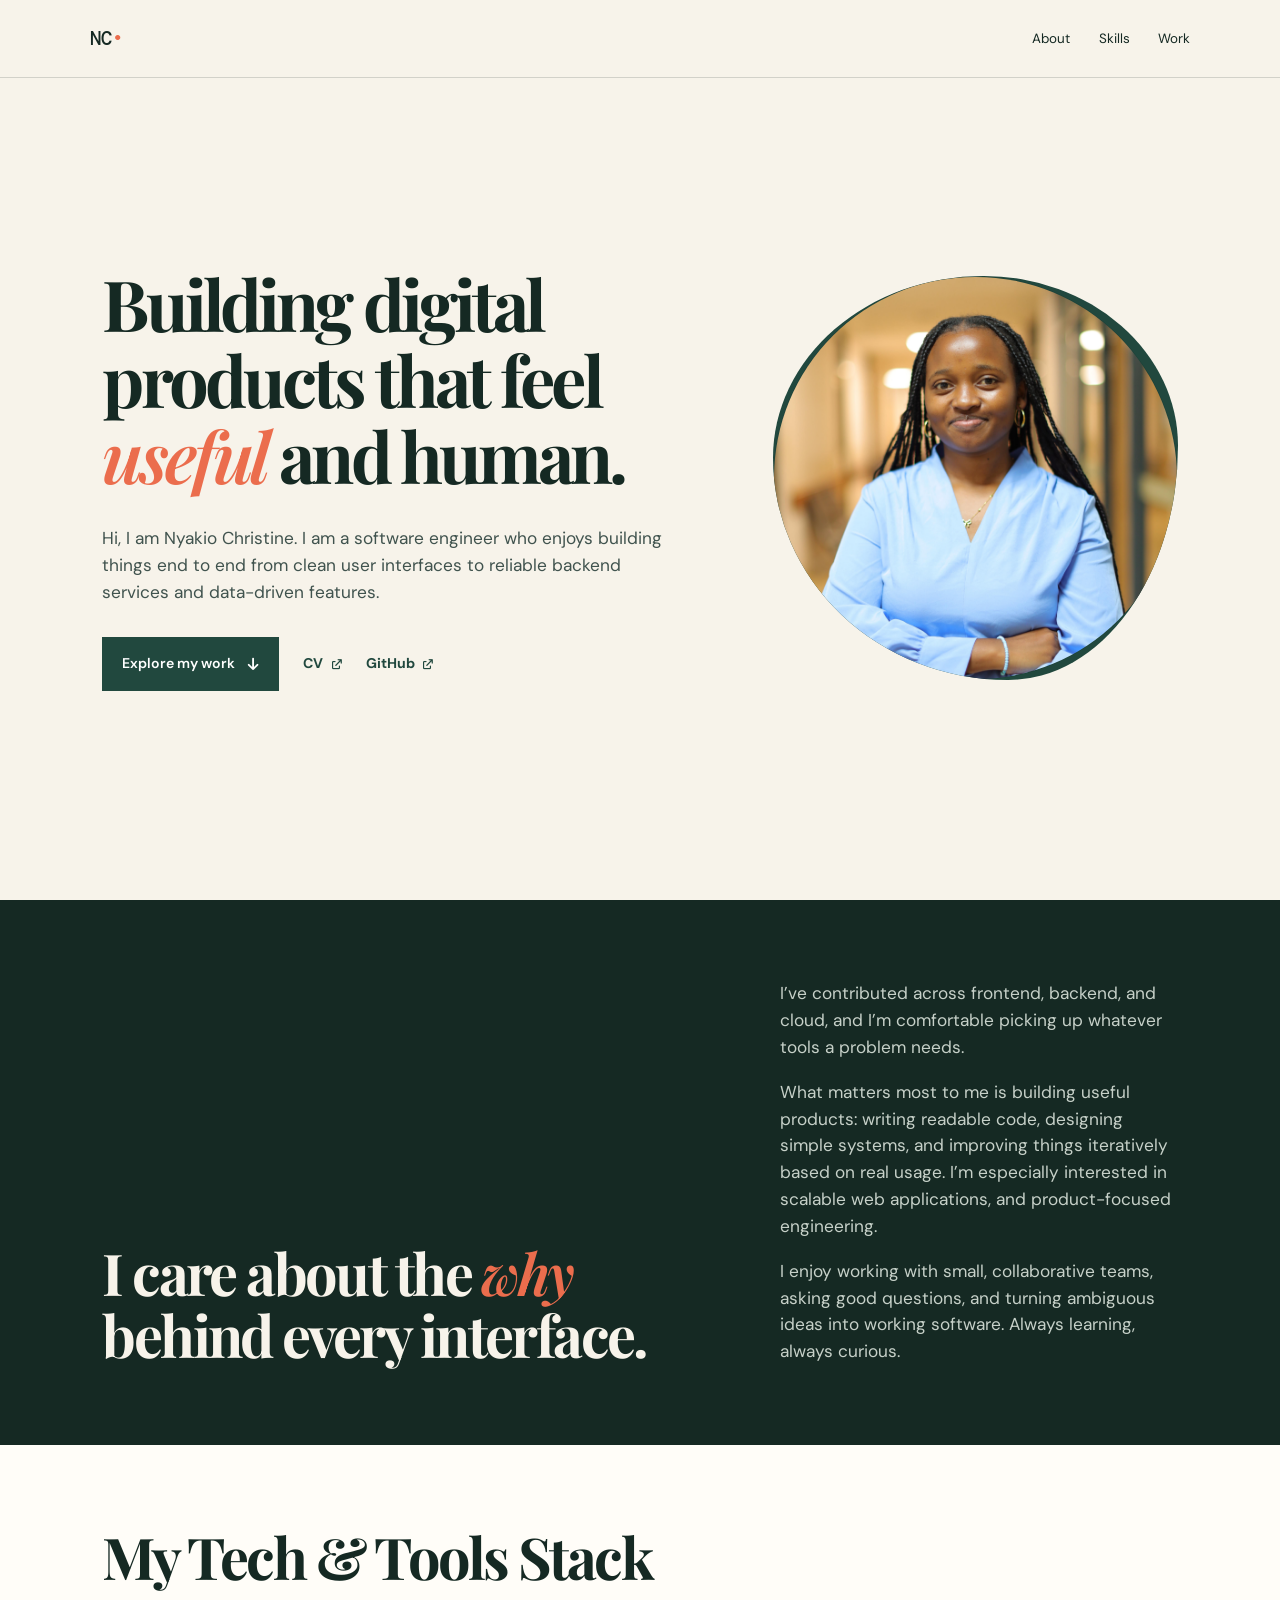
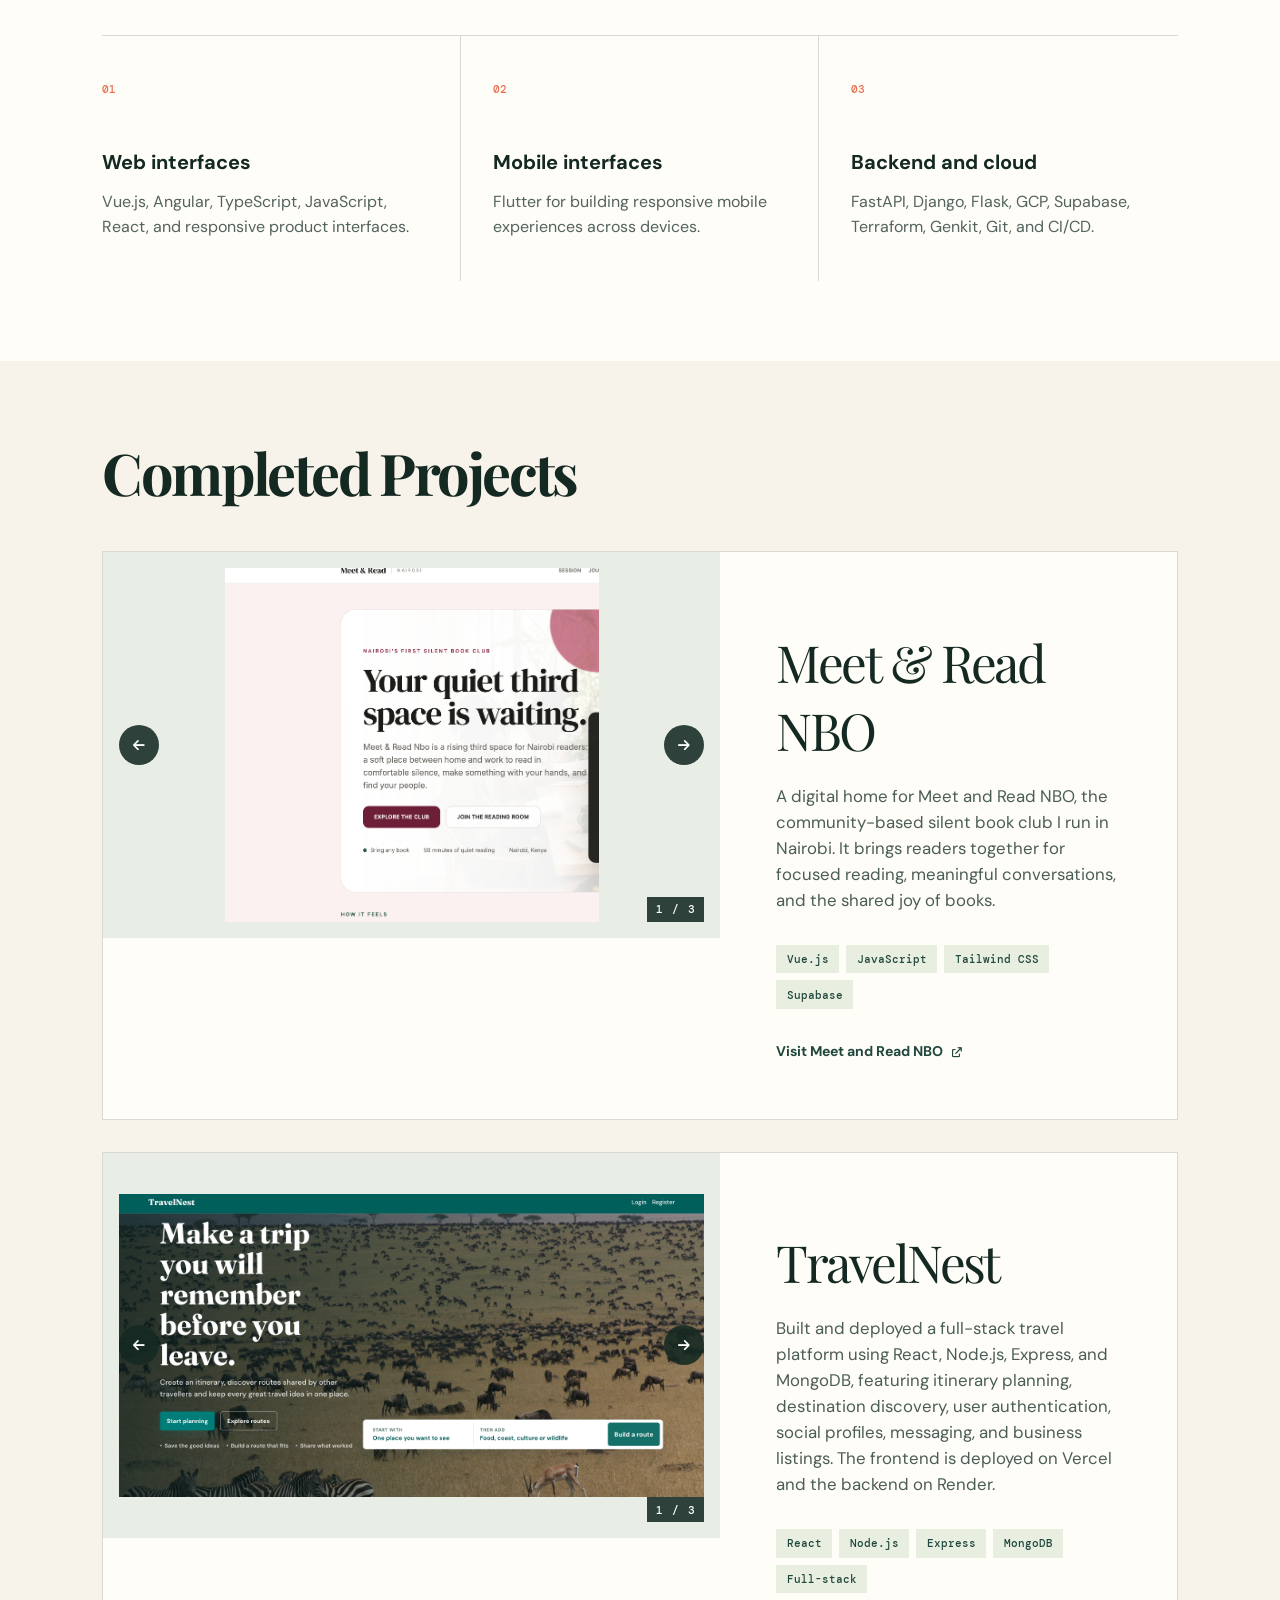
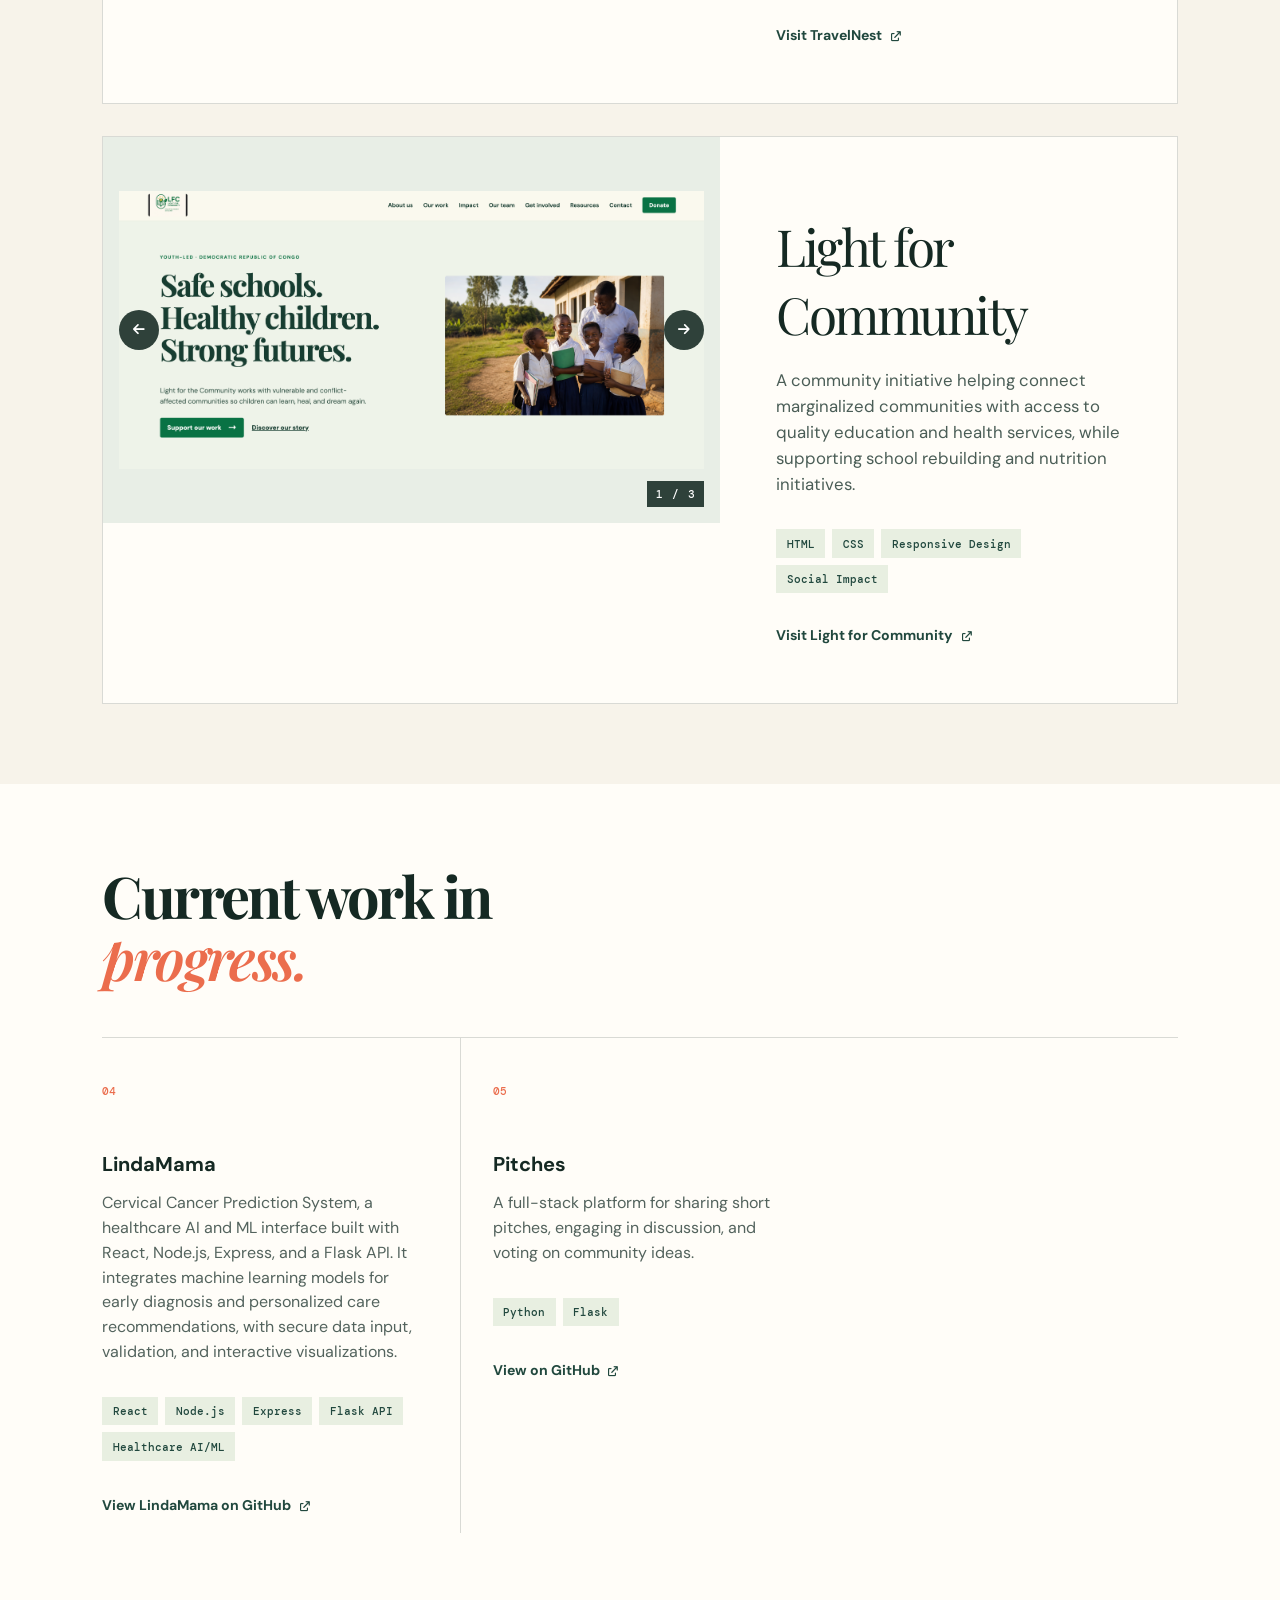
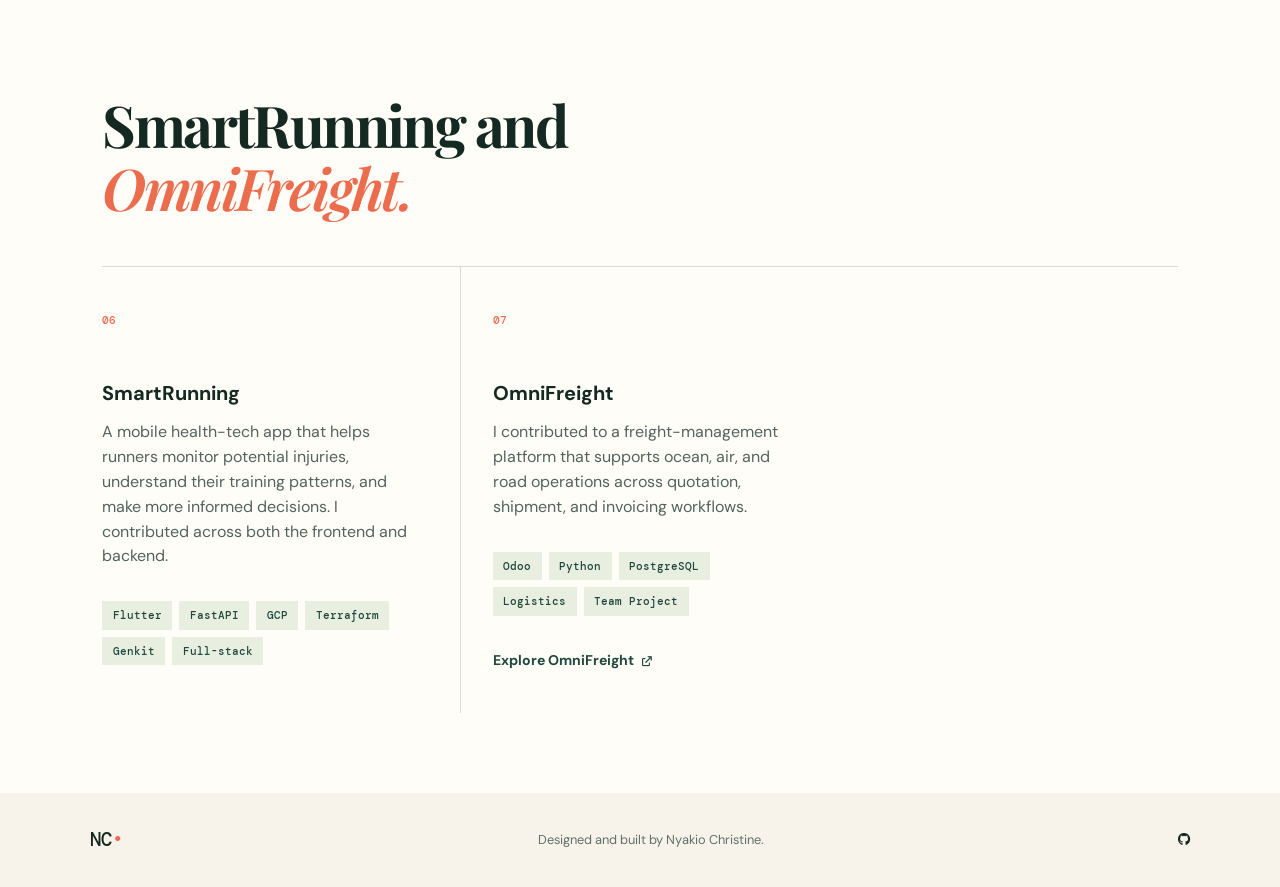
==== index.html @ 873b89ce "feat: correct spelling in skills section" ====
<!doctype html>
<html lang="en">
<head>
  <meta charset="utf-8">
  <meta name="viewport" content="width=device-width,initial-scale=1">
  <meta name="description" content="Nyakio Christine, software developer building thoughtful digital experiences.">
  <title>Nyakio Christine | Software Developer</title>
  <link rel="preconnect" href="https://fonts.googleapis.com">
  <link rel="preconnect" href="https://fonts.gstatic.com" crossorigin>
  <link href="https://fonts.googleapis.com/css2?family=DM+Mono:wght@400;500&family=DM+Sans:wght@400;500;600;700&family=Playfair+Display:ital,wght@0,600;0,700;1,600&display=swap" rel="stylesheet">
  <link rel="stylesheet" href="https://cdnjs.cloudflare.com/ajax/libs/font-awesome/6.0.0/css/all.min.css">
  <link rel="stylesheet" href="index.css">
</head>
<body>
  <nav class="navbar" aria-label="Main navigation"><a class="logo" href="#home">NC<span>•</span></a><button class="menu-btn" id="menuBtn" aria-label="Open menu" aria-expanded="false"><i class="fas fa-bars"></i></button><ul class="nav-links" id="navLinks"><li><a href="#about">About</a></li><li><a href="#skills">Skills</a></li><li><a href="#projects">Work</a></li></ul></nav>
  <main>
    <section id="home" class="hero"><div class="hero-copy"><h1>Building digital products that feel <em>useful</em> and human.</h1><p class="intro">Hi, I am Nyakio Christine. I am a software engineer who enjoys building things end to end from clean user interfaces to reliable backend services and data-driven features.</p><div class="hero-btns"><a href="#projects" class="btn">Explore my work <i class="fas fa-arrow-down"></i></a><a href="https://docs.google.com/document/d/111-xVTJIUVKXcgmBEW-9zycwpMn7T9j9t8wtbGedt9E/edit?usp=sharing" target="_blank" rel="noreferrer" class="text-link">CV <i class="fas fa-arrow-up-right-from-square"></i></a><a href="https://github.com/nyakiochristine" target="_blank" rel="noreferrer" class="text-link">GitHub <i class="fas fa-arrow-up-right-from-square"></i></a></div></div><div class="hero-mark"><img src="assets/profilepage.jpeg" alt="Portrait of Nyakio Christine"></div></section>
    <section id="about" class="about section-shell"><div class="about-grid"><h2>I care about the <em>why</em> behind every interface.</h2><div><p>I’ve contributed across frontend, backend, and cloud, and I’m comfortable picking up whatever tools a problem needs.</p><p>What matters most to me is building useful products: writing readable code, designing simple systems, and improving things iteratively based on real usage. I’m especially interested in scalable web applications, and product-focused engineering.</p><p>I enjoy working with small, collaborative teams, asking good questions, and turning ambiguous ideas into working software. Always learning, always curious.</p></div></div></section>
    <section id="skills" class="skills section-shell"><h2>My Tech & Tools Stack </h2><div class="skills-grid"><article class="skill-card"><span>01</span><h3>Web interfaces</h3><p>Vue.js, Angular, TypeScript, JavaScript, React, and responsive product interfaces.</p></article><article class="skill-card"><span>02</span><h3>Mobile interfaces</h3><p>Flutter for building responsive mobile experiences across devices.</p></article><article class="skill-card"><span>03</span><h3>Backend and cloud</h3><p>FastAPI, Django, Flask, GCP, Supabase, Terraform, Genkit, Git, and CI/CD.</p></article></div></section>
    <section id="projects" class="projects section-shell"><div class="work-top"><h2> Completed Projects</h2></div>
      <article class="feature-project"><div class="project-art slideshow" data-slides='["assets/bookclub2.png","assets/bookclub3.png", "assets/bookclub1.png",]' data-alt="Meet and Read NBO screenshot"><button class="slide-button previous" type="button" aria-label="Previous Meet and Read NBO screenshot"><i class="fas fa-arrow-left"></i></button><img src="assets/bookclub1.png" alt="Meet and Read NBO cover screenshot"><button class="slide-button next" type="button" aria-label="Next Meet and Read NBO screenshot"><i class="fas fa-arrow-right"></i></button><span class="slide-count">1 / 3</span></div><div class="project-copy"><h3>Meet &amp; Read NBO</h3><p>A digital home for Meet and Read NBO, the community-based silent book club I run in Nairobi. It brings readers together for focused reading, meaningful conversations, and the shared joy of books.</p><div class="tags"><span>Vue.js</span><span>JavaScript</span><span>Tailwind CSS</span><span>Supabase</span></div><a href="https://meetandreadnbo.vercel.app/" target="_blank" rel="noreferrer" class="text-link project-link">Visit Meet and Read NBO <i class="fas fa-arrow-up-right-from-square"></i></a></div></article>
      <div class="project-pair"><article class="feature-project"><div class="project-art slideshow" data-slides='["assets/lfc1.png","assets/lfc2.png","assets/lfc3.png"]' data-alt="Light for Community screenshot"><button class="slide-button previous" type="button" aria-label="Previous Light for Community screenshot"><i class="fas fa-arrow-left"></i></button><img src="assets/lfc1.png" alt="Light for Community cover screenshot"><button class="slide-button next" type="button" aria-label="Next Light for Community screenshot"><i class="fas fa-arrow-right"></i></button><span class="slide-count">1 / 3</span></div><div class="project-copy"><h3>Light for Community</h3><p>A community initiative helping connect marginalized communities with access to quality education and health services, while supporting school rebuilding and nutrition initiatives.</p><div class="tags"><span>HTML</span><span>CSS</span><span>Responsive Design</span><span>Social Impact</span></div><a href="https://lightforcommunity.netlify.app/" target="_blank" rel="noreferrer" class="text-link project-link">Visit Light for Community <i class="fas fa-arrow-up-right-from-square"></i></a></div></article><article class="feature-project"><div class="project-art slideshow" data-slides='["assets/landingpage.png","assets/landing2.png","assets/landing3.png"]' data-alt="TravelNest screenshot"><button class="slide-button previous" type="button" aria-label="Previous TravelNest screenshot"><i class="fas fa-arrow-left"></i></button><img src="assets/landingpage.png" alt="TravelNest cover screenshot"><button class="slide-button next" type="button" aria-label="Next TravelNest screenshot"><i class="fas fa-arrow-right"></i></button><span class="slide-count">1 / 3</span></div><div class="project-copy"><h3>TravelNest</h3><p>Built and deployed a full-stack travel platform using React, Node.js, Express, and MongoDB, featuring itinerary planning, destination discovery, user authentication, social profiles, messaging, and business listings. The frontend is deployed on Vercel and the backend on Render.</p><div class="tags"><span>React</span><span>Node.js</span><span>Express</span><span>MongoDB</span><span>Full-stack</span></div><a href="https://travelnestapp.vercel.app/" target="_blank" rel="noreferrer" class="text-link project-link">Visit TravelNest <i class="fas fa-arrow-up-right-from-square"></i></a></div></article></div>
    </section>
    <section class="skills section-shell more-projects"><h2>Current work in<br><em>progress.</em></h2><div class="skills-grid"><article class="skill-card"><span>04</span><h3>LindaMama</h3><p>Cervical Cancer Prediction System, a healthcare AI and ML interface built with React, Node.js, Express, and a Flask API. It integrates machine learning models for early diagnosis and personalized care recommendations, with secure data input, validation, and interactive visualizations.</p><div class="tags"><span>React</span><span>Node.js</span><span>Express</span><span>Flask API</span><span>Healthcare AI/ML</span></div><a href="https://github.com/nyakiochristine/lindadada" target="_blank" rel="noreferrer" class="text-link">View LindaMama on GitHub <i class="fas fa-arrow-up-right-from-square"></i></a></article><article class="skill-card"><span>05</span><h3>Pitches</h3><p>A full-stack platform for sharing short pitches, engaging in discussion, and voting on community ideas.</p><div class="tags"><span>Python</span><span>Flask</span></div><a href="https://github.com/nyakiochristine/pitches" target="_blank" rel="noreferrer" class="text-link">View on GitHub <i class="fas fa-arrow-up-right-from-square"></i></a></article></div></section>
    <section class="skills section-shell more-projects"><h2>SmartRunning and<br><em>OmniFreight.</em></h2><div class="skills-grid company-pair"><article class="skill-card"><span>06</span><h3>SmartRunning</h3><p>A mobile health-tech app that helps runners monitor potential injuries, understand their training patterns, and make more informed decisions. I contributed across both the frontend and backend.</p><div class="tags"><span>Flutter</span><span>FastAPI</span><span>GCP</span><span>Terraform</span><span>Genkit</span><span>Full-stack</span></div></article><article class="skill-card"><span>07</span><h3>OmniFreight</h3><p>I contributed to a freight-management platform that supports ocean, air, and road operations across quotation, shipment, and invoicing workflows.</p><div class="tags"><span>Odoo</span><span>Python</span><span>PostgreSQL</span><span>Logistics</span><span>Team Project</span></div><a href="https://omnifreight.io/" target="_blank" rel="noreferrer" class="text-link">Explore OmniFreight <i class="fas fa-arrow-up-right-from-square"></i></a></article></div></section>
  </main>
  <footer><a class="logo" href="#home">NC<span>•</span></a><p>Designed and built by Nyakio Christine.</p><div><a href="https://github.com/nyakiochristine" target="_blank" rel="noreferrer" aria-label="GitHub"><i class="fab fa-github"></i></a></div></footer>
  <script src="index.js"></script>
</body>
</html>
---- index.css ----
.hero-mark > img{width:100%;height:100%;object-fit:cover;display:block;border-radius:50%;border:1px solid var(--line)}
.project-pair{display:grid;grid-template-columns:1fr;gap:2rem;margin-top:2rem}
.project-pair .feature-project{margin-top:0;display:grid}
.project-pair .feature-project:first-child{order:2}
.project-pair .feature-project:last-child{order:1}
.project-pair .project-art{min-height:360px}
.image-gallery{display:grid;grid-template-columns:repeat(3,minmax(0,1fr));gap:.35rem;padding:.75rem;background:#eef3ed}
.image-gallery img{width:100%;height:100%;min-width:0;object-fit:contain;display:block;background:#fff}
.slideshow{padding:0;background:#e8eee6;position:relative;display:flex;align-items:center;justify-content:center;aspect-ratio:16/10;min-height:0;height:auto}
.slideshow>img{width:100%;height:100%;object-fit:cover;padding:0;display:block}
.slide-button{position:absolute;top:50%;transform:translateY(-50%);width:2.5rem;height:2.5rem;border:0;border-radius:50%;background:rgba(21,41,35,.88);color:#fff;cursor:pointer;z-index:2}
.slide-button:hover{background:var(--coral)}
.slide-button.previous{left:1rem}.slide-button.next{right:1rem}
.slide-count{position:absolute;right:1rem;bottom:1rem;background:rgba(21,41,35,.88);color:#fff;padding:.35rem .55rem;font:500 .7rem var(--mono);z-index:2}
@media(max-width:950px){.project-pair{grid-template-columns:1fr}}
:root{--ink:#152923;--pine:#21483e;--moss:#9eb584;--cream:#f7f3ea;--paper:#fffdf8;--coral:#eb6d4d;--line:rgba(21,41,35,.16);--mono:'DM Mono',monospace}*{box-sizing:border-box;margin:0}html{scroll-behavior:smooth}body{background:var(--cream);color:var(--ink);font-family:'DM Sans',sans-serif;line-height:1.55}.navbar{height:78px;padding:0 7vw;display:flex;align-items:center;justify-content:space-between;border-bottom:1px solid var(--line);background:rgba(247,243,234,.94);backdrop-filter:blur(12px);position:fixed;inset:0 0 auto;z-index:10}.logo{font-family:var(--mono);font-size:1.2rem;font-weight:500;color:var(--ink);text-decoration:none}.logo span{color:var(--coral)}.nav-links{display:flex;gap:1.8rem;list-style:none}.nav-links a{color:var(--ink);font-size:.84rem;text-decoration:none}.nav-links a:hover,.text-link:hover{color:var(--coral)}.menu-btn{display:none;background:none;border:0;font-size:1.1rem;color:var(--ink)}.hero{min-height:100vh;padding:10rem 10vw 5rem;display:grid;grid-template-columns:1.2fr .8fr;gap:4rem;align-items:center;overflow:hidden}.eyebrow,.section-kicker,.project-number{font:500 .7rem var(--mono);letter-spacing:.09em}.eyebrow{display:flex;gap:.7rem;align-items:center;color:var(--pine);margin-bottom:1.5rem}.eyebrow span{width:22px;height:1px;background:var(--coral)}h1,h2,h3{line-height:1.08}h1,h2{font-family:'Playfair Display',serif}h1{max-width:760px;font-size:clamp(3.2rem,7vw,6.5rem);letter-spacing:-.055em}em{font-weight:600;color:var(--coral)}.intro{font-size:1.08rem;max-width:580px;margin:2rem 0;color:#40534e}.hero-btns{display:flex;align-items:center;gap:1.5rem;flex-wrap:wrap}.btn{display:inline-flex;gap:.8rem;align-items:center;background:var(--pine);color:white;padding:1rem 1.25rem;text-decoration:none;font-weight:600;font-size:.88rem;transition:.25s}.btn:hover{background:var(--coral);transform:translateY(-2px)}.text-link{color:var(--pine);font-weight:700;font-size:.88rem;text-decoration:none}.text-link i{font-size:.7em;margin-left:.35rem}.hero-mark{aspect-ratio:1;position:relative;max-width:410px;width:100%;justify-self:end;background:var(--pine);border-radius:52% 48% 42% 58% / 45% 42% 58% 55%;overflow:hidden;color:var(--cream)}.hero-mark p{position:absolute;top:35px;right:38px;font:1.3rem var(--mono);line-height:1.1;z-index:1}.hero-mark p span{font-size:.55rem;letter-spacing:.16em}.orb{position:absolute;border-radius:50%}.orb-one{width:71%;height:71%;background:var(--moss);left:-16%;bottom:-20%}.orb-two{width:36%;height:36%;background:var(--coral);right:10%;bottom:15%}.section-shell{padding:8rem 10vw}.about{background:var(--ink);color:var(--cream)}.section-kicker{color:var(--coral);margin-bottom:2rem}.about-grid{display:grid;grid-template-columns:1.2fr .8fr;gap:5rem;align-items:end}.about h2,.skills h2,.work-top h2,.writing h2,.contact h2{font-size:clamp(2.3rem,4.5vw,4.5rem);letter-spacing:-.045em}.about-grid p{font-size:1.08rem;color:#c6d0c8}.skills{background:var(--paper)}.skills>h2{max-width:720px;margin-bottom:3rem}.skills-grid{display:grid;grid-template-columns:repeat(3,1fr);border-top:1px solid var(--line)}.skill-card{padding:2.5rem 2rem 1rem;border-right:1px solid var(--line);min-height:245px}.skill-card:first-child{padding-left:0}.skill-card:last-child{border:0}.skill-card span{font:500 .7rem var(--mono);color:var(--coral)}.skill-card h3{font-size:1.25rem;margin:3.2rem 0 1rem}.skill-card p,.work-top>p,.writing-card p,.contact>div>p{color:#53635d}.work-top{display:flex;justify-content:space-between;align-items:end;margin-bottom:3rem}.work-top>p{max-width:270px;font-size:.9rem}.feature-project{display:grid;grid-template-columns:1.15fr .85fr;background:var(--paper);border:1px solid var(--line)}.project-art{min-height:460px;background:#d8e4c4;position:relative;overflow:hidden;padding:1.5rem;font:500 .64rem var(--mono);letter-spacing:.1em}.art-title{position:absolute;left:10%;bottom:8%;font:clamp(3rem,6vw,5.6rem)/.78 'Playfair Display',serif;letter-spacing:-.08em;color:var(--pine);z-index:2}.book{position:absolute;bottom:0;box-shadow:8px 1px 0 rgba(21,41,35,.14)}.book-a{left:38%;width:19%;height:60%;background:var(--coral);transform:rotate(-11deg)}.book-b{left:59%;width:18%;height:72%;background:#f7d377;transform:rotate(8deg)}.art-sun{width:115px;height:115px;background:var(--paper);border-radius:50%;position:absolute;right:11%;top:14%}.project-copy{padding:3.5rem;display:flex;flex-direction:column;align-items:flex-start;justify-content:center}.project-copy h3{font:clamp(2.2rem,4vw,3.8rem) 'Playfair Display',serif;letter-spacing:-.05em;margin:1.2rem 0}.project-copy>p:not(.project-number):not(.status){font-size:1.05rem;color:#4a5d56}.tags{display:flex;gap:.45rem;flex-wrap:wrap;margin:2rem 0}.tags span{padding:.45rem .65rem;background:#e8efe1;color:var(--pine);font:500 .68rem var(--mono)}.status{padding-top:1.3rem;border-top:1px solid var(--line);font-size:.8rem;color:#62736c}.status i{color:var(--coral);margin-right:.35rem}.writing{background:#edf0e6;display:grid;grid-template-columns:1.15fr .85fr;gap:4rem;align-items:center}.writing-card{background:var(--paper);padding:2.5rem;border-bottom:4px solid var(--coral)}.writing-card>i{color:var(--coral);font-size:1.3rem}.writing-card h3{font-size:1.45rem;margin:2.5rem 0 .8rem}.writing-card .text-link{display:block;margin-top:1.8rem}.contact{padding:8rem 10vw;background:var(--pine);text-align:center;color:var(--cream)}.contact>div{max-width:700px;margin:auto}.contact h2{margin-bottom:1.5rem}.contact>div>p{color:#d9e3d4;margin:auto auto 2rem;max-width:530px}.contact .btn{background:var(--coral)}.contact .btn:hover{background:var(--paper);color:var(--pine)}.copy-email{display:block;margin:2rem auto 0;background:none;border:0;color:#d9e3d4;font:500 .75rem var(--mono);cursor:pointer}.copy-email i{margin-left:.4rem}#copyMessage{display:block;height:1.2rem;margin-top:.5rem;color:#f7d377;font-size:.8rem}footer{padding:2rem 7vw;display:flex;justify-content:space-between;align-items:center;color:#607069;font-size:.8rem}footer div{display:flex;gap:1rem}footer a{color:var(--ink)}
@media(max-width:750px){.navbar{padding:0 6vw}.menu-btn{display:block}.nav-links{display:none;position:absolute;top:77px;left:0;right:0;background:var(--paper);padding:1.5rem 6vw;flex-direction:column;gap:1rem;border-bottom:1px solid var(--line)}.nav-links.active{display:flex}.hero{grid-template-columns:1fr;padding:8rem 7vw 4rem;gap:3rem}.hero-mark{justify-self:start;width:260px}.section-shell,.contact{padding:5.5rem 7vw}.about-grid,.writing,.feature-project{grid-template-columns:1fr;gap:2rem}.work-top{display:block}.work-top>p{margin-top:1.2rem}.skills-grid{grid-template-columns:1fr}.skill-card,.skill-card:first-child{padding:1.8rem 0;border-right:0;border-bottom:1px solid var(--line);min-height:0}.skill-card:last-child{border-bottom:0}.skill-card h3{margin:1.3rem 0 .7rem}.project-art{min-height:360px}.project-copy{padding:2.2rem}.writing-card{padding:2rem}footer{padding:1.5rem 7vw;gap:1rem;flex-wrap:wrap}}
.project-art.slideshow{min-height:0;height:auto;aspect-ratio:16 / 10;align-self:start;padding:0}
.project-art.slideshow > img{height:100%;object-fit:contain;padding:1rem;background:#e8eee6}
.about-grid div p + p{margin-top:1.15rem}
.hero{padding:8rem 8vw 3.5rem}
.hero h1{font-size:clamp(2.8rem,5.5vw,5.5rem)}
.section-shell{padding:5rem 8vw}
.hero{padding:6.5rem 8vw 3rem}
@media(max-width:750px){.section-shell{padding:4rem 7vw}.hero{padding:6rem 7vw 2.5rem}.hero h1{font-size:clamp(2.8rem,12vw,4rem)}}
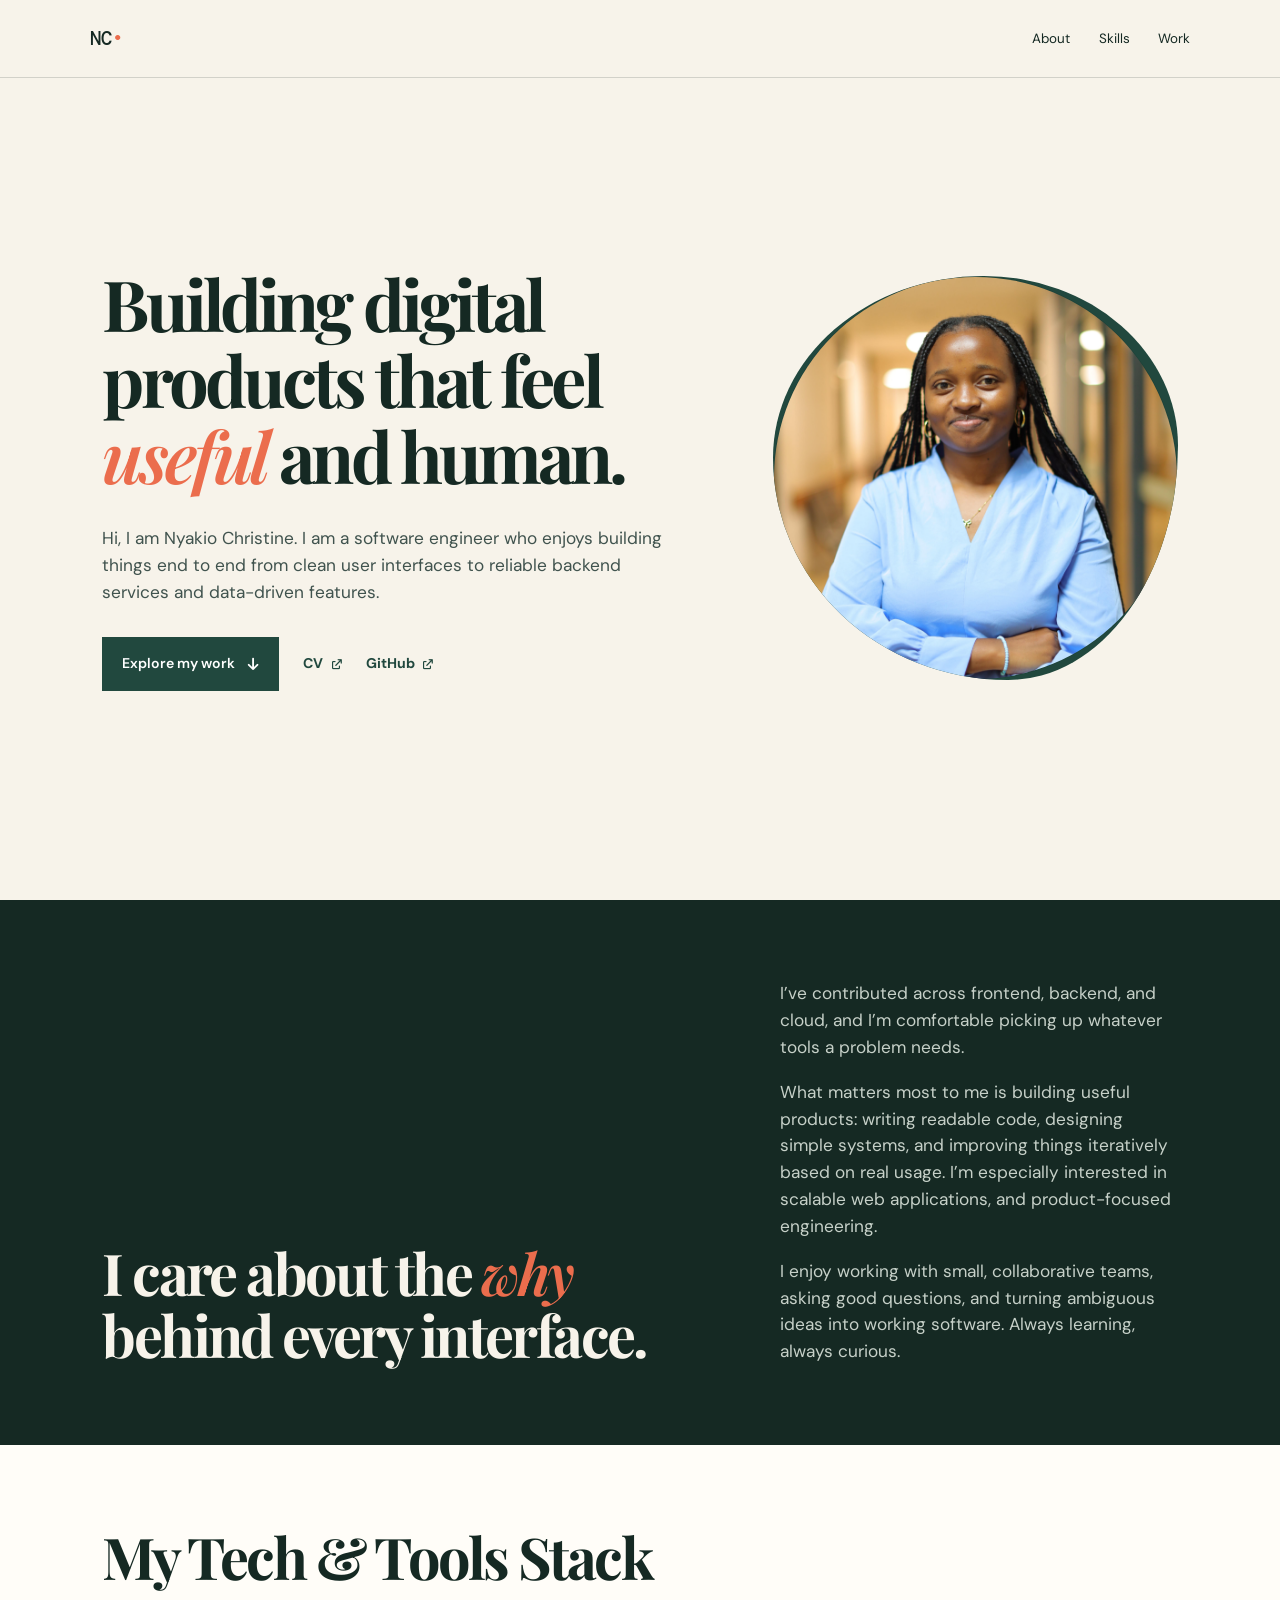
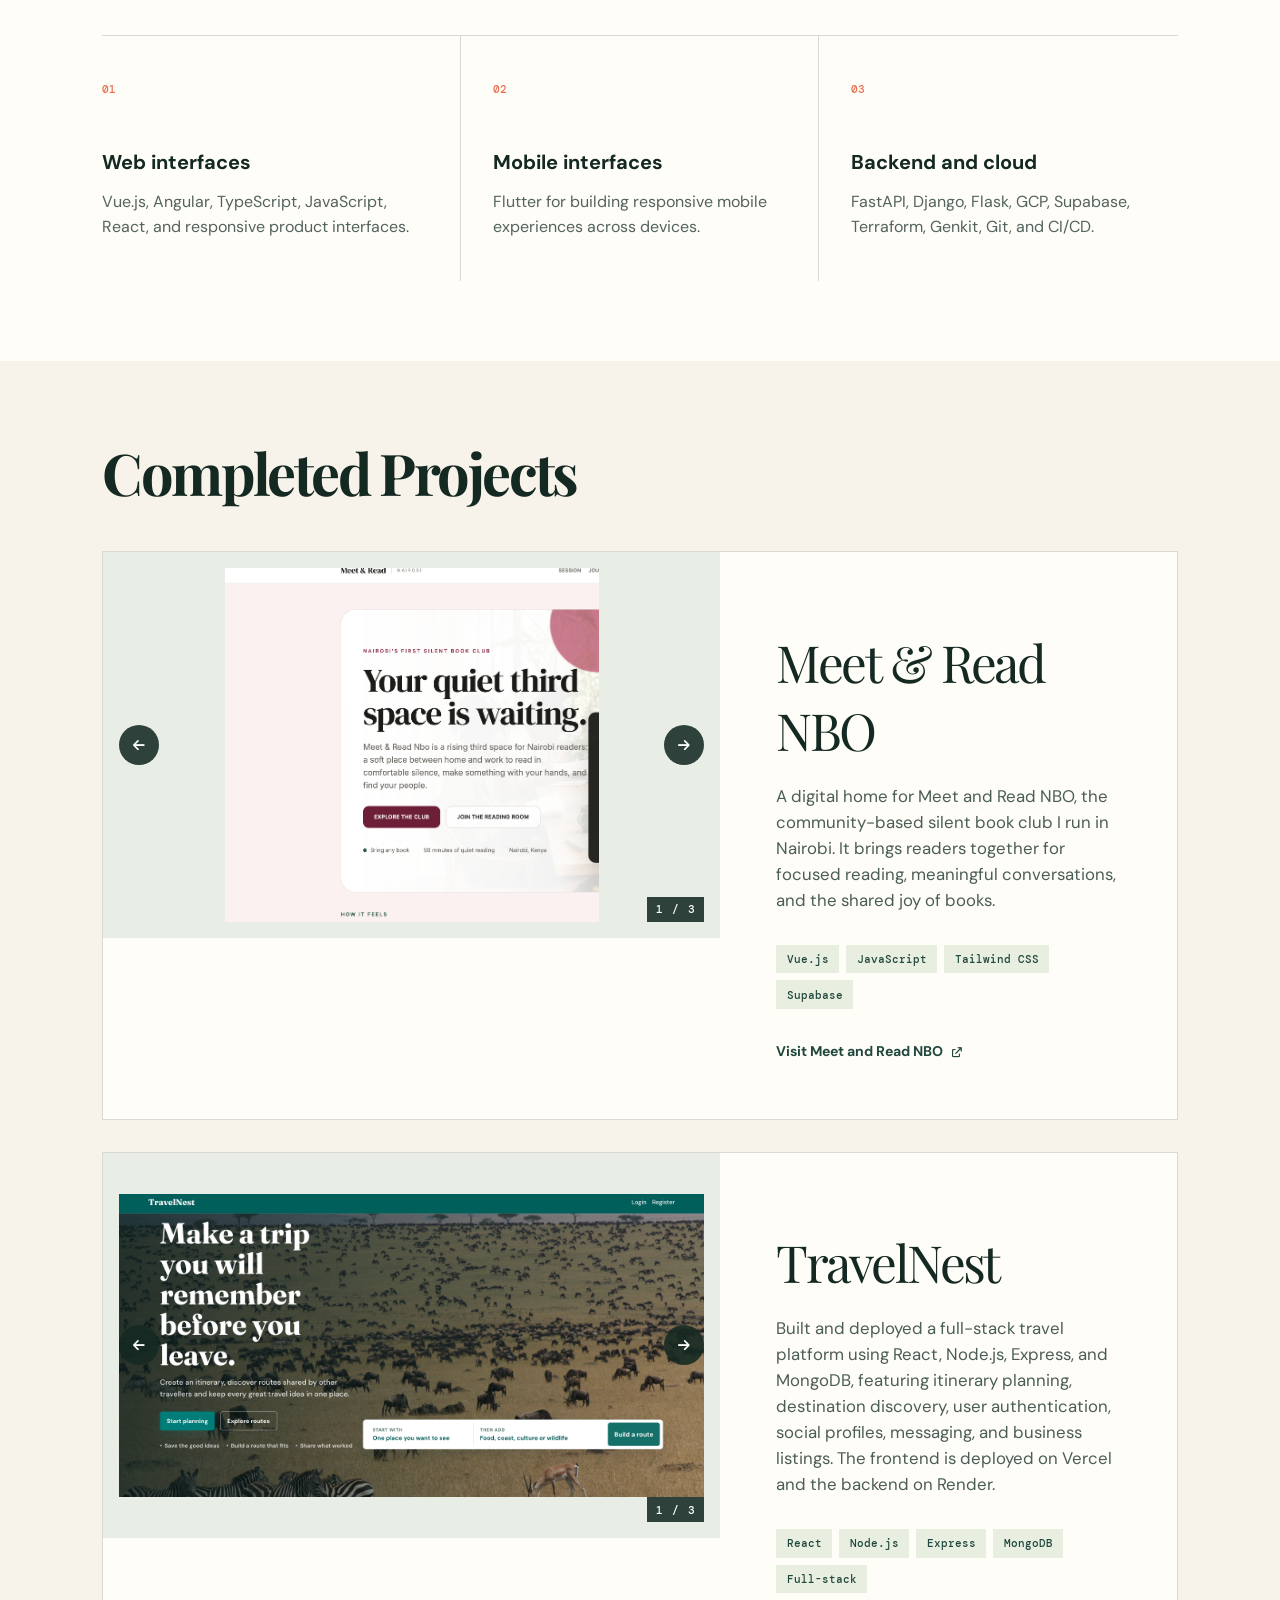
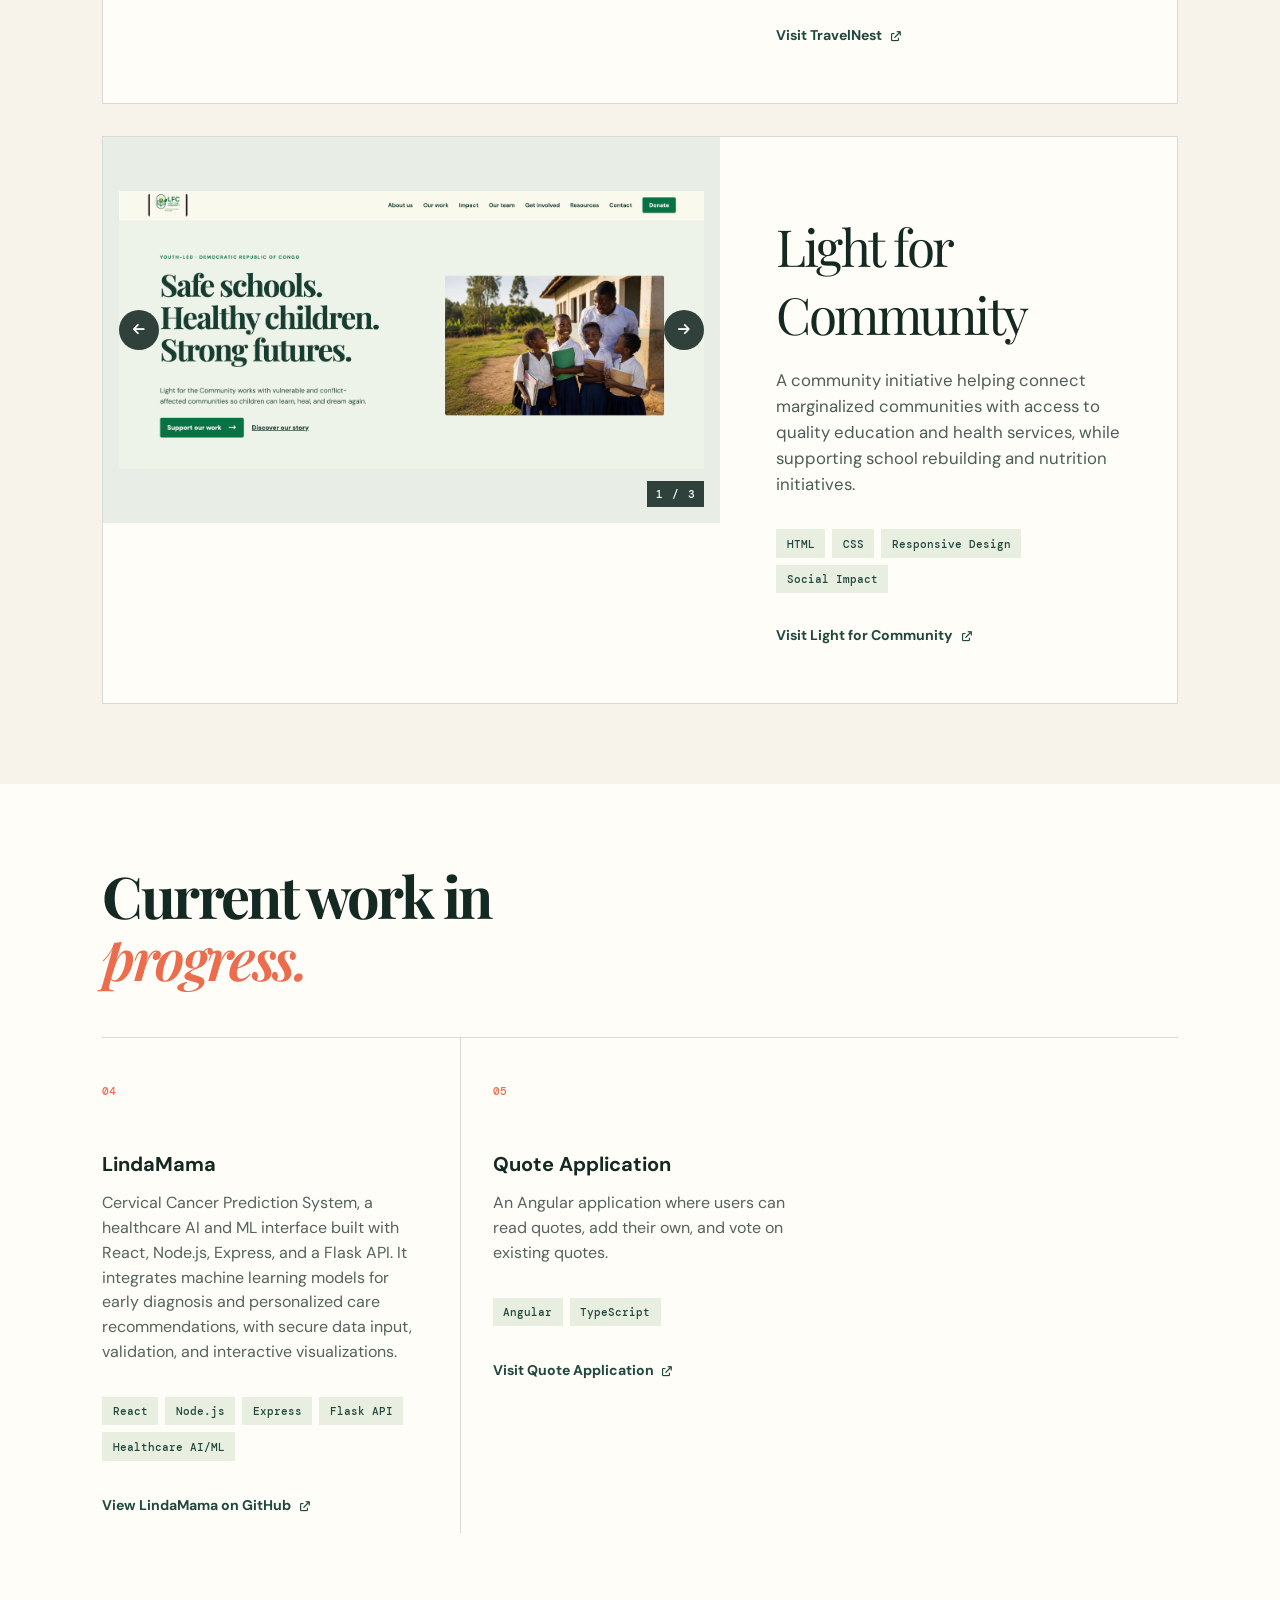
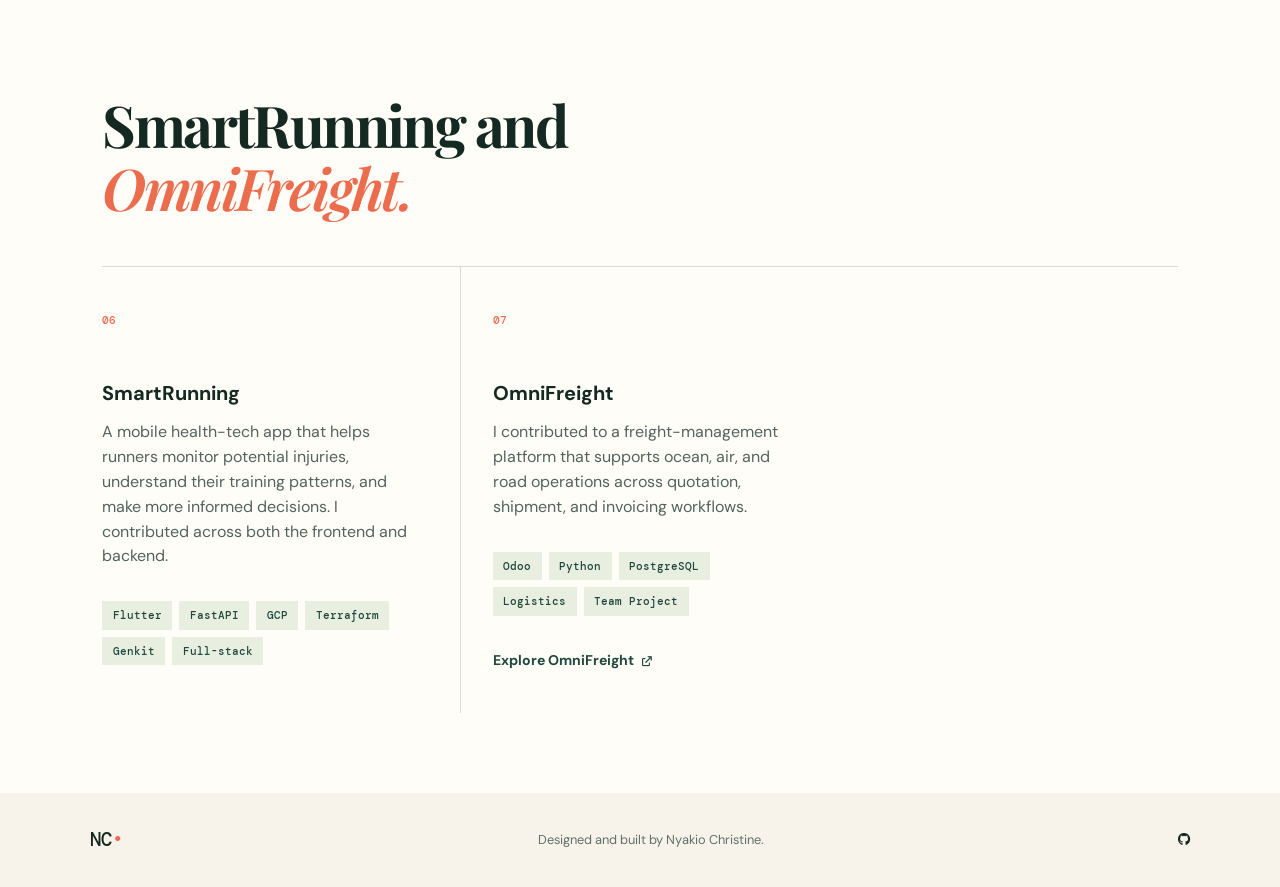
==== commit 1cdceab0: "feat: update project slideshow images" ====
--- a/index.html
+++ b/index.html
@@ -14,17 +14,17 @@
 <body>
   <nav class="navbar" aria-label="Main navigation"><a class="logo" href="#home">NC<span>•</span></a><button class="menu-btn" id="menuBtn" aria-label="Open menu" aria-expanded="false"><i class="fas fa-bars"></i></button><ul class="nav-links" id="navLinks"><li><a href="#about">About</a></li><li><a href="#skills">Skills</a></li><li><a href="#projects">Work</a></li></ul></nav>
   <main>
-    <section id="home" class="hero"><div class="hero-copy"><h1>Building digital products that feel <em>useful</em> and human.</h1><p class="intro">Hi, I am Nyakio Christine. I am a software engineer who enjoys building things end to end from clean user interfaces to reliable backend services and data-driven features.</p><div class="hero-btns"><a href="#projects" class="btn">Explore my work <i class="fas fa-arrow-down"></i></a><a href="https://docs.google.com/document/d/111-xVTJIUVKXcgmBEW-9zycwpMn7T9j9t8wtbGedt9E/edit?usp=sharing" target="_blank" rel="noreferrer" class="text-link">CV <i class="fas fa-arrow-up-right-from-square"></i></a><a href="https://github.com/nyakiochristine" target="_blank" rel="noreferrer" class="text-link">GitHub <i class="fas fa-arrow-up-right-from-square"></i></a></div></div><div class="hero-mark"><img src="assets/profilepage.jpeg" alt="Portrait of Nyakio Christine"></div></section>
+    <section id="home" class="hero"><div class="hero-copy"><h1>Building digital products that feel <em>useful</em> and human.</h1><p class="intro">Hi, I am Nyakio Christine. I am a software engineer who enjoys building things end to end from clean user interfaces to reliable backend services and data-driven features.</p><div class="hero-btns"><a href="#projects" class="btn">Explore my work <i class="fas fa-arrow-down"></i></a><a href="https://docs.google.com/document/d/111-xVTJIUVKXcgmBEW-9yczwpMn7T9j9t8wtbGedt9E/edit?usp=sharing" target="_blank" rel="noreferrer" class="text-link">CV <i class="fas fa-arrow-up-right-from-square"></i></a><a href="https://github.com/nyakiochristine" target="_blank" rel="noreferrer" class="text-link">GitHub <i class="fas fa-arrow-up-right-from-square"></i></a></div></div><div class="hero-mark"><img src="assets/profilepage.jpeg" alt="Portrait of Nyakio Christine"></div></section>
     <section id="about" class="about section-shell"><div class="about-grid"><h2>I care about the <em>why</em> behind every interface.</h2><div><p>I’ve contributed across frontend, backend, and cloud, and I’m comfortable picking up whatever tools a problem needs.</p><p>What matters most to me is building useful products: writing readable code, designing simple systems, and improving things iteratively based on real usage. I’m especially interested in scalable web applications, and product-focused engineering.</p><p>I enjoy working with small, collaborative teams, asking good questions, and turning ambiguous ideas into working software. Always learning, always curious.</p></div></div></section>
     <section id="skills" class="skills section-shell"><h2>My Tech & Tools Stack </h2><div class="skills-grid"><article class="skill-card"><span>01</span><h3>Web interfaces</h3><p>Vue.js, Angular, TypeScript, JavaScript, React, and responsive product interfaces.</p></article><article class="skill-card"><span>02</span><h3>Mobile interfaces</h3><p>Flutter for building responsive mobile experiences across devices.</p></article><article class="skill-card"><span>03</span><h3>Backend and cloud</h3><p>FastAPI, Django, Flask, GCP, Supabase, Terraform, Genkit, Git, and CI/CD.</p></article></div></section>
     <section id="projects" class="projects section-shell"><div class="work-top"><h2> Completed Projects</h2></div>
-      <article class="feature-project"><div class="project-art slideshow" data-slides='["assets/bookclub2.png","assets/bookclub3.png", "assets/bookclub1.png",]' data-alt="Meet and Read NBO screenshot"><button class="slide-button previous" type="button" aria-label="Previous Meet and Read NBO screenshot"><i class="fas fa-arrow-left"></i></button><img src="assets/bookclub1.png" alt="Meet and Read NBO cover screenshot"><button class="slide-button next" type="button" aria-label="Next Meet and Read NBO screenshot"><i class="fas fa-arrow-right"></i></button><span class="slide-count">1 / 3</span></div><div class="project-copy"><h3>Meet &amp; Read NBO</h3><p>A digital home for Meet and Read NBO, the community-based silent book club I run in Nairobi. It brings readers together for focused reading, meaningful conversations, and the shared joy of books.</p><div class="tags"><span>Vue.js</span><span>JavaScript</span><span>Tailwind CSS</span><span>Supabase</span></div><a href="https://meetandreadnbo.vercel.app/" target="_blank" rel="noreferrer" class="text-link project-link">Visit Meet and Read NBO <i class="fas fa-arrow-up-right-from-square"></i></a></div></article>
+      <article class="feature-project"><div class="project-art slideshow" data-slides='["assets/bookclub2.png","assets/bookclub3.png"]' data-alt="Meet and Read NBO screenshot"><button class="slide-button previous" type="button" aria-label="Previous Meet and Read NBO screenshot"><i class="fas fa-arrow-left"></i></button><img src="assets/bookclub1.png" alt="Meet and Read NBO cover screenshot"><button class="slide-button next" type="button" aria-label="Next Meet and Read NBO screenshot"><i class="fas fa-arrow-right"></i></button><span class="slide-count">1 / 3</span></div><div class="project-copy"><h3>Meet &amp; Read NBO</h3><p>A digital home for Meet and Read NBO, the community-based silent book club I run in Nairobi. It brings readers together for focused reading, meaningful conversations, and the shared joy of books.</p><div class="tags"><span>Vue.js</span><span>JavaScript</span><span>Tailwind CSS</span><span>Supabase</span></div><a href="https://meetandreadnbo.vercel.app/" target="_blank" rel="noreferrer" class="text-link project-link">Visit Meet and Read NBO <i class="fas fa-arrow-up-right-from-square"></i></a></div></article>
       <div class="project-pair"><article class="feature-project"><div class="project-art slideshow" data-slides='["assets/lfc1.png","assets/lfc2.png","assets/lfc3.png"]' data-alt="Light for Community screenshot"><button class="slide-button previous" type="button" aria-label="Previous Light for Community screenshot"><i class="fas fa-arrow-left"></i></button><img src="assets/lfc1.png" alt="Light for Community cover screenshot"><button class="slide-button next" type="button" aria-label="Next Light for Community screenshot"><i class="fas fa-arrow-right"></i></button><span class="slide-count">1 / 3</span></div><div class="project-copy"><h3>Light for Community</h3><p>A community initiative helping connect marginalized communities with access to quality education and health services, while supporting school rebuilding and nutrition initiatives.</p><div class="tags"><span>HTML</span><span>CSS</span><span>Responsive Design</span><span>Social Impact</span></div><a href="https://lightforcommunity.netlify.app/" target="_blank" rel="noreferrer" class="text-link project-link">Visit Light for Community <i class="fas fa-arrow-up-right-from-square"></i></a></div></article><article class="feature-project"><div class="project-art slideshow" data-slides='["assets/landingpage.png","assets/landing2.png","assets/landing3.png"]' data-alt="TravelNest screenshot"><button class="slide-button previous" type="button" aria-label="Previous TravelNest screenshot"><i class="fas fa-arrow-left"></i></button><img src="assets/landingpage.png" alt="TravelNest cover screenshot"><button class="slide-button next" type="button" aria-label="Next TravelNest screenshot"><i class="fas fa-arrow-right"></i></button><span class="slide-count">1 / 3</span></div><div class="project-copy"><h3>TravelNest</h3><p>Built and deployed a full-stack travel platform using React, Node.js, Express, and MongoDB, featuring itinerary planning, destination discovery, user authentication, social profiles, messaging, and business listings. The frontend is deployed on Vercel and the backend on Render.</p><div class="tags"><span>React</span><span>Node.js</span><span>Express</span><span>MongoDB</span><span>Full-stack</span></div><a href="https://travelnestapp.vercel.app/" target="_blank" rel="noreferrer" class="text-link project-link">Visit TravelNest <i class="fas fa-arrow-up-right-from-square"></i></a></div></article></div>
     </section>
-    <section class="skills section-shell more-projects"><h2>Current work in<br><em>progress.</em></h2><div class="skills-grid"><article class="skill-card"><span>04</span><h3>LindaMama</h3><p>Cervical Cancer Prediction System, a healthcare AI and ML interface built with React, Node.js, Express, and a Flask API. It integrates machine learning models for early diagnosis and personalized care recommendations, with secure data input, validation, and interactive visualizations.</p><div class="tags"><span>React</span><span>Node.js</span><span>Express</span><span>Flask API</span><span>Healthcare AI/ML</span></div><a href="https://github.com/nyakiochristine/lindadada" target="_blank" rel="noreferrer" class="text-link">View LindaMama on GitHub <i class="fas fa-arrow-up-right-from-square"></i></a></article><article class="skill-card"><span>05</span><h3>Pitches</h3><p>A full-stack platform for sharing short pitches, engaging in discussion, and voting on community ideas.</p><div class="tags"><span>Python</span><span>Flask</span></div><a href="https://github.com/nyakiochristine/pitches" target="_blank" rel="noreferrer" class="text-link">View on GitHub <i class="fas fa-arrow-up-right-from-square"></i></a></article></div></section>
+    <section class="skills section-shell more-projects"><h2>Current work in<br><em>progress.</em></h2><div class="skills-grid"><article class="skill-card"><span>04</span><h3>LindaMama</h3><p>Cervical Cancer Prediction System, a healthcare AI and ML interface built with React, Node.js, Express, and a Flask API. It integrates machine learning models for early diagnosis and personalized care recommendations, with secure data input, validation, and interactive visualizations.</p><div class="tags"><span>React</span><span>Node.js</span><span>Express</span><span>Flask API</span><span>Healthcare AI/ML</span></div><a href="https://github.com/nyakiochristine/lindadada" target="_blank" rel="noreferrer" class="text-link">View LindaMama on GitHub <i class="fas fa-arrow-up-right-from-square"></i></a></article><article class="skill-card"><span>05</span><h3>Quote Application</h3><p>An Angular application where users can read quotes, add their own, and vote on existing quotes.</p><div class="tags"><span>Angular</span><span>TypeScript</span></div><a href="https://quote-application.vercel.app/" target="_blank" rel="noreferrer" class="text-link">Visit Quote Application <i class="fas fa-arrow-up-right-from-square"></i></a></article></div></section>
     <section class="skills section-shell more-projects"><h2>SmartRunning and<br><em>OmniFreight.</em></h2><div class="skills-grid company-pair"><article class="skill-card"><span>06</span><h3>SmartRunning</h3><p>A mobile health-tech app that helps runners monitor potential injuries, understand their training patterns, and make more informed decisions. I contributed across both the frontend and backend.</p><div class="tags"><span>Flutter</span><span>FastAPI</span><span>GCP</span><span>Terraform</span><span>Genkit</span><span>Full-stack</span></div></article><article class="skill-card"><span>07</span><h3>OmniFreight</h3><p>I contributed to a freight-management platform that supports ocean, air, and road operations across quotation, shipment, and invoicing workflows.</p><div class="tags"><span>Odoo</span><span>Python</span><span>PostgreSQL</span><span>Logistics</span><span>Team Project</span></div><a href="https://omnifreight.io/" target="_blank" rel="noreferrer" class="text-link">Explore OmniFreight <i class="fas fa-arrow-up-right-from-square"></i></a></article></div></section>
   </main>
   <footer><a class="logo" href="#home">NC<span>•</span></a><p>Designed and built by Nyakio Christine.</p><div><a href="https://github.com/nyakiochristine" target="_blank" rel="noreferrer" aria-label="GitHub"><i class="fab fa-github"></i></a></div></footer>
   <script src="index.js"></script>
 </body>
-</html>+</html>
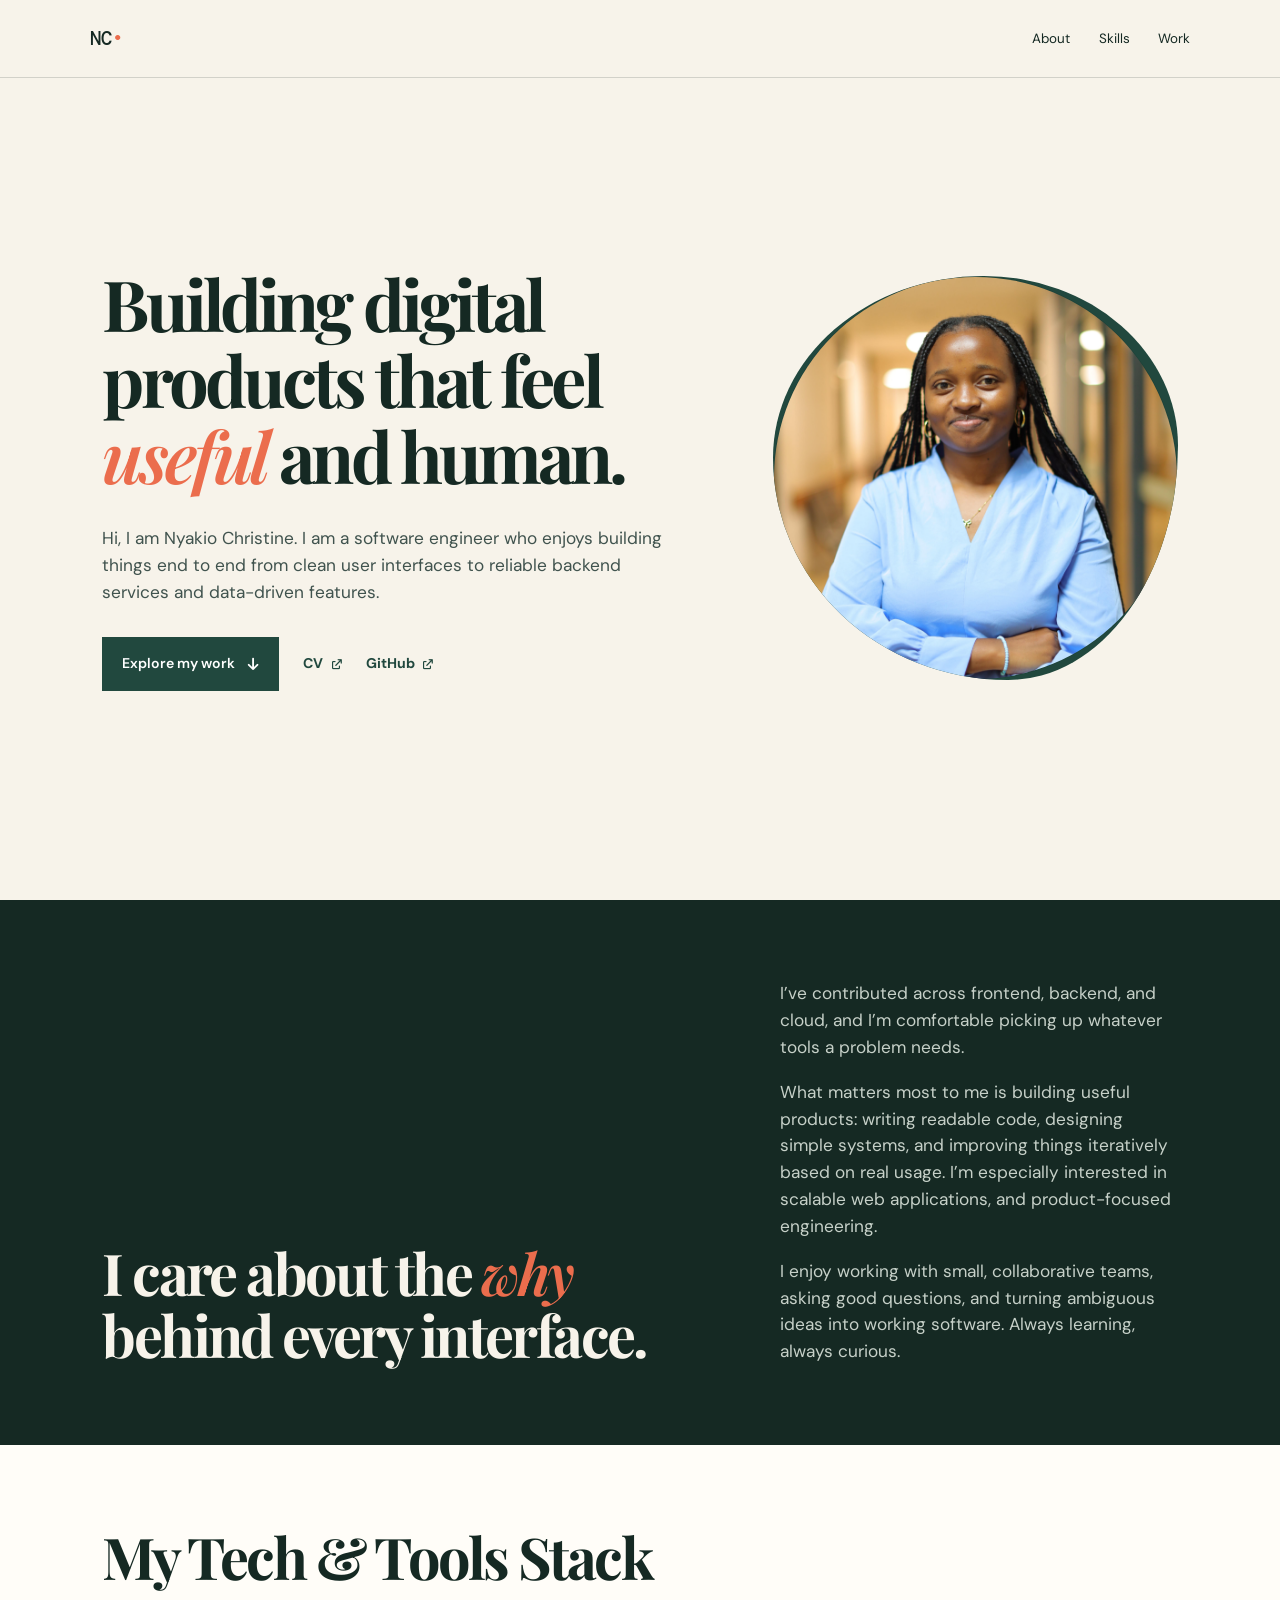
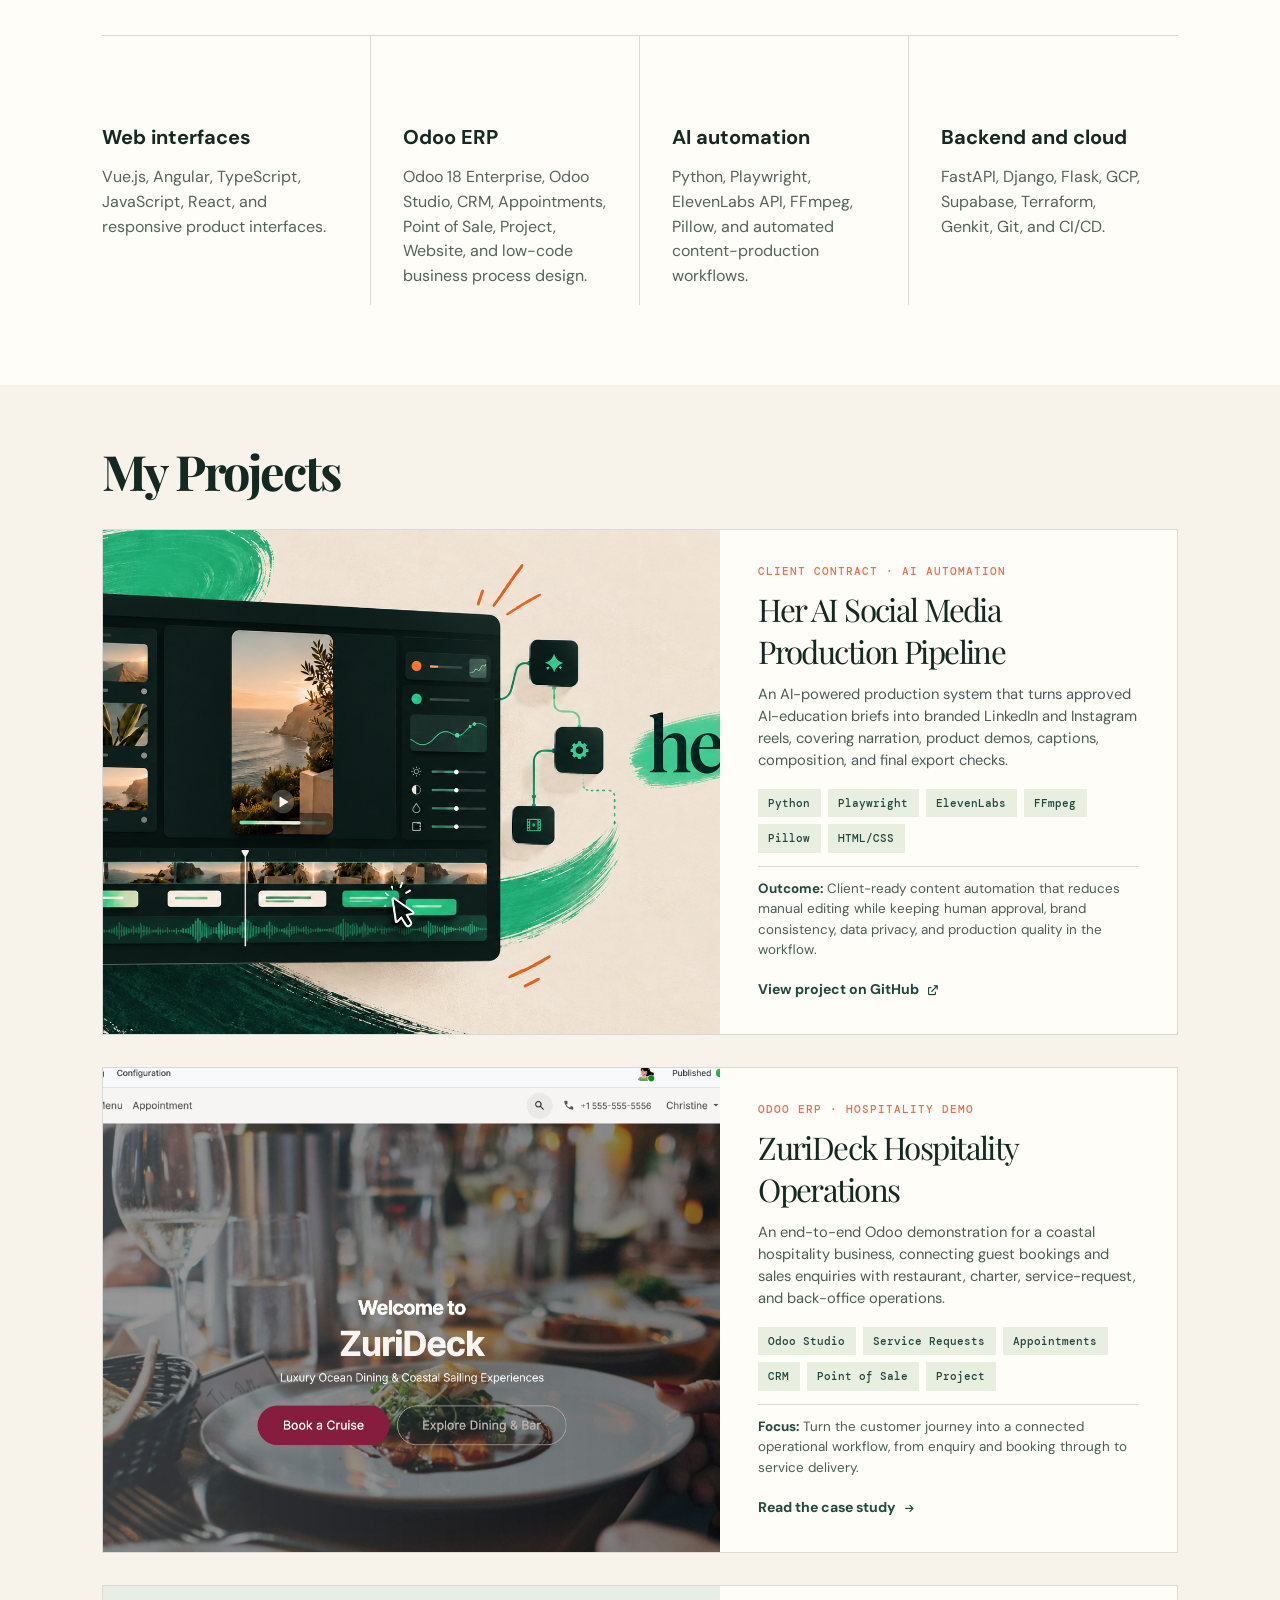
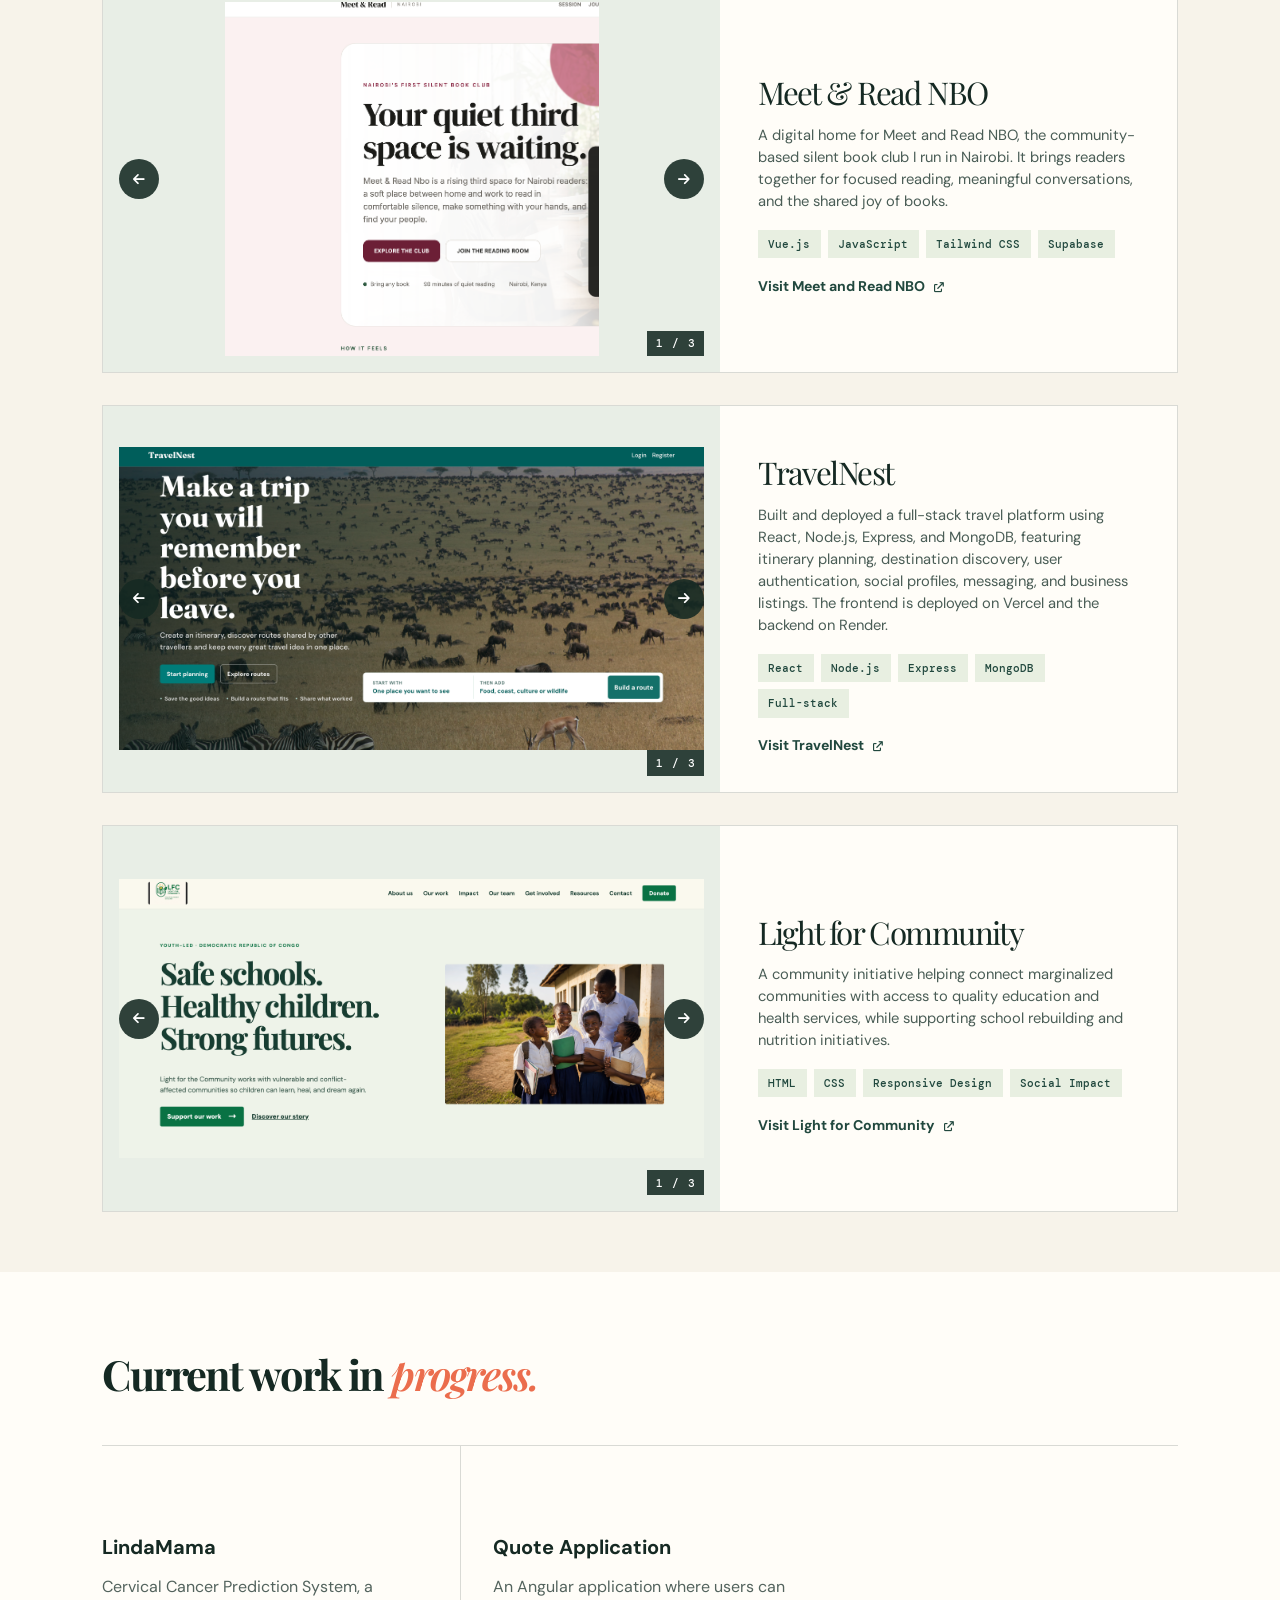
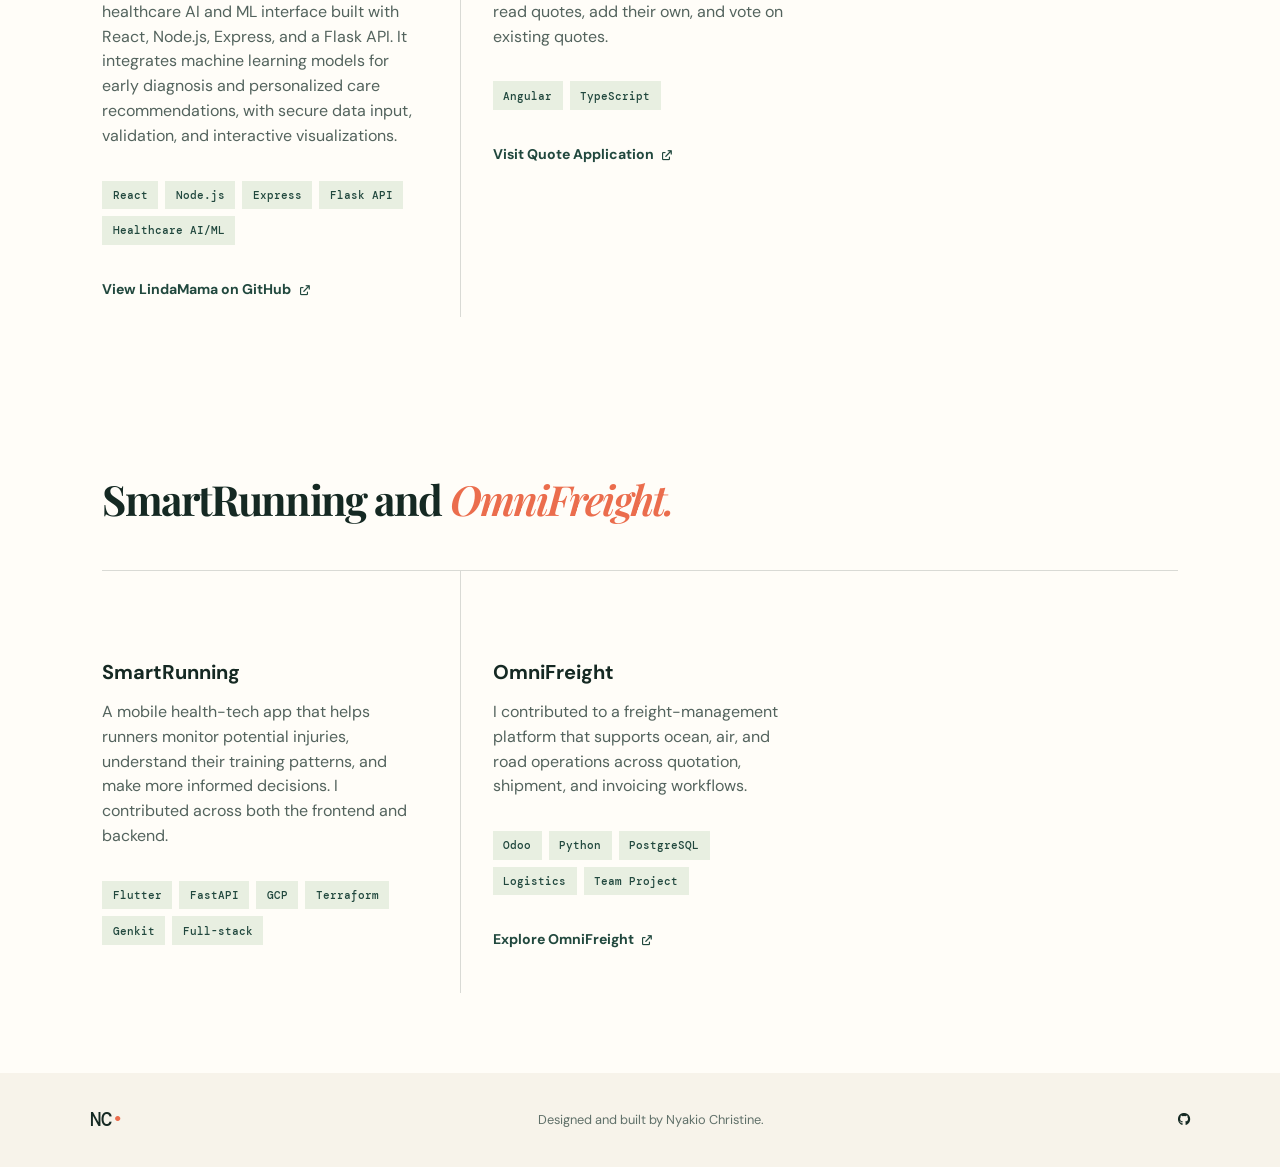
==== commit 537a20a2: "feat: update skills section and add ZuriDeck case study page" ====
--- a/index.html
+++ b/index.html
@@ -16,13 +16,15 @@
   <main>
     <section id="home" class="hero"><div class="hero-copy"><h1>Building digital products that feel <em>useful</em> and human.</h1><p class="intro">Hi, I am Nyakio Christine. I am a software engineer who enjoys building things end to end from clean user interfaces to reliable backend services and data-driven features.</p><div class="hero-btns"><a href="#projects" class="btn">Explore my work <i class="fas fa-arrow-down"></i></a><a href="https://docs.google.com/document/d/111-xVTJIUVKXcgmBEW-9yczwpMn7T9j9t8wtbGedt9E/edit?usp=sharing" target="_blank" rel="noreferrer" class="text-link">CV <i class="fas fa-arrow-up-right-from-square"></i></a><a href="https://github.com/nyakiochristine" target="_blank" rel="noreferrer" class="text-link">GitHub <i class="fas fa-arrow-up-right-from-square"></i></a></div></div><div class="hero-mark"><img src="assets/profilepage.jpeg" alt="Portrait of Nyakio Christine"></div></section>
     <section id="about" class="about section-shell"><div class="about-grid"><h2>I care about the <em>why</em> behind every interface.</h2><div><p>I’ve contributed across frontend, backend, and cloud, and I’m comfortable picking up whatever tools a problem needs.</p><p>What matters most to me is building useful products: writing readable code, designing simple systems, and improving things iteratively based on real usage. I’m especially interested in scalable web applications, and product-focused engineering.</p><p>I enjoy working with small, collaborative teams, asking good questions, and turning ambiguous ideas into working software. Always learning, always curious.</p></div></div></section>
-    <section id="skills" class="skills section-shell"><h2>My Tech & Tools Stack </h2><div class="skills-grid"><article class="skill-card"><span>01</span><h3>Web interfaces</h3><p>Vue.js, Angular, TypeScript, JavaScript, React, and responsive product interfaces.</p></article><article class="skill-card"><span>02</span><h3>Mobile interfaces</h3><p>Flutter for building responsive mobile experiences across devices.</p></article><article class="skill-card"><span>03</span><h3>Backend and cloud</h3><p>FastAPI, Django, Flask, GCP, Supabase, Terraform, Genkit, Git, and CI/CD.</p></article></div></section>
-    <section id="projects" class="projects section-shell"><div class="work-top"><h2> Completed Projects</h2></div>
+    <section id="skills" class="skills section-shell"><h2>My Tech & Tools Stack </h2><div class="skills-grid tech-stack"><article class="skill-card"><h3>Web interfaces</h3><p>Vue.js, Angular, TypeScript, JavaScript, React, and responsive product interfaces.</p></article><article class="skill-card"><h3>Odoo ERP</h3><p>Odoo 18 Enterprise, Odoo Studio, CRM, Appointments, Point of Sale, Project, Website, and low-code business process design.</p></article><article class="skill-card"><h3>AI automation</h3><p>Python, Playwright, ElevenLabs API, FFmpeg, Pillow, and automated content-production workflows.</p></article><article class="skill-card"><h3>Backend and cloud</h3><p>FastAPI, Django, Flask, GCP, Supabase, Terraform, Genkit, Git, and CI/CD.</p></article></div></section>
+    <section id="projects" class="projects section-shell"><div class="work-top"><h2> My Projects</h2></div>
+      <article class="feature-project her-ai-project"><div class="project-art her-ai-art"><img src="assets/her-ai-social-reels-cover.png" alt="Her AI Social Media Production Pipeline automation workflow cover"></div><div class="project-copy"><p class="project-number">Client contract · AI automation</p><h3>Her AI Social Media Production Pipeline</h3><p>An AI-powered production system that turns approved AI-education briefs into branded LinkedIn and Instagram reels, covering narration, product demos, captions, composition, and final export checks.</p><div class="tags"><span>Python</span><span>Playwright</span><span>ElevenLabs</span><span>FFmpeg</span><span>Pillow</span><span>HTML/CSS</span></div><p class="project-outcome"><strong>Outcome:</strong> Client-ready content automation that reduces manual editing while keeping human approval, brand consistency, data privacy, and production quality in the workflow.</p><a href="https://github.com/nyakiochristine/her-ai" target="_blank" rel="noreferrer" class="text-link project-link">View project on GitHub <i class="fas fa-arrow-up-right-from-square"></i></a></div></article>
+      <article class="feature-project zuri-project"><div class="project-art zuri-art"><img src="assets/zuri-deck-website.png" alt="ZuriDeck Odoo website and booking experience"></div><div class="project-copy"><p class="project-number">Odoo ERP · Hospitality demo</p><h3>ZuriDeck Hospitality Operations</h3><p>An end-to-end Odoo demonstration for a coastal hospitality business, connecting guest bookings and sales enquiries with restaurant, charter, service-request, and back-office operations.</p><div class="tags"><span>Odoo Studio</span><span>Service Requests</span><span>Appointments</span><span>CRM</span><span>Point of Sale</span><span>Project</span></div><p class="project-outcome"><strong>Focus:</strong> Turn the customer journey into a connected operational workflow, from enquiry and booking through to service delivery.</p><a href="zuri-deck.html" class="text-link project-link">Read the case study <i class="fas fa-arrow-right"></i></a></div></article>
       <article class="feature-project"><div class="project-art slideshow" data-slides='["assets/bookclub2.png","assets/bookclub3.png"]' data-alt="Meet and Read NBO screenshot"><button class="slide-button previous" type="button" aria-label="Previous Meet and Read NBO screenshot"><i class="fas fa-arrow-left"></i></button><img src="assets/bookclub1.png" alt="Meet and Read NBO cover screenshot"><button class="slide-button next" type="button" aria-label="Next Meet and Read NBO screenshot"><i class="fas fa-arrow-right"></i></button><span class="slide-count">1 / 3</span></div><div class="project-copy"><h3>Meet &amp; Read NBO</h3><p>A digital home for Meet and Read NBO, the community-based silent book club I run in Nairobi. It brings readers together for focused reading, meaningful conversations, and the shared joy of books.</p><div class="tags"><span>Vue.js</span><span>JavaScript</span><span>Tailwind CSS</span><span>Supabase</span></div><a href="https://meetandreadnbo.vercel.app/" target="_blank" rel="noreferrer" class="text-link project-link">Visit Meet and Read NBO <i class="fas fa-arrow-up-right-from-square"></i></a></div></article>
       <div class="project-pair"><article class="feature-project"><div class="project-art slideshow" data-slides='["assets/lfc1.png","assets/lfc2.png","assets/lfc3.png"]' data-alt="Light for Community screenshot"><button class="slide-button previous" type="button" aria-label="Previous Light for Community screenshot"><i class="fas fa-arrow-left"></i></button><img src="assets/lfc1.png" alt="Light for Community cover screenshot"><button class="slide-button next" type="button" aria-label="Next Light for Community screenshot"><i class="fas fa-arrow-right"></i></button><span class="slide-count">1 / 3</span></div><div class="project-copy"><h3>Light for Community</h3><p>A community initiative helping connect marginalized communities with access to quality education and health services, while supporting school rebuilding and nutrition initiatives.</p><div class="tags"><span>HTML</span><span>CSS</span><span>Responsive Design</span><span>Social Impact</span></div><a href="https://lightforcommunity.netlify.app/" target="_blank" rel="noreferrer" class="text-link project-link">Visit Light for Community <i class="fas fa-arrow-up-right-from-square"></i></a></div></article><article class="feature-project"><div class="project-art slideshow" data-slides='["assets/landingpage.png","assets/landing2.png","assets/landing3.png"]' data-alt="TravelNest screenshot"><button class="slide-button previous" type="button" aria-label="Previous TravelNest screenshot"><i class="fas fa-arrow-left"></i></button><img src="assets/landingpage.png" alt="TravelNest cover screenshot"><button class="slide-button next" type="button" aria-label="Next TravelNest screenshot"><i class="fas fa-arrow-right"></i></button><span class="slide-count">1 / 3</span></div><div class="project-copy"><h3>TravelNest</h3><p>Built and deployed a full-stack travel platform using React, Node.js, Express, and MongoDB, featuring itinerary planning, destination discovery, user authentication, social profiles, messaging, and business listings. The frontend is deployed on Vercel and the backend on Render.</p><div class="tags"><span>React</span><span>Node.js</span><span>Express</span><span>MongoDB</span><span>Full-stack</span></div><a href="https://travelnestapp.vercel.app/" target="_blank" rel="noreferrer" class="text-link project-link">Visit TravelNest <i class="fas fa-arrow-up-right-from-square"></i></a></div></article></div>
     </section>
-    <section class="skills section-shell more-projects"><h2>Current work in<br><em>progress.</em></h2><div class="skills-grid"><article class="skill-card"><span>04</span><h3>LindaMama</h3><p>Cervical Cancer Prediction System, a healthcare AI and ML interface built with React, Node.js, Express, and a Flask API. It integrates machine learning models for early diagnosis and personalized care recommendations, with secure data input, validation, and interactive visualizations.</p><div class="tags"><span>React</span><span>Node.js</span><span>Express</span><span>Flask API</span><span>Healthcare AI/ML</span></div><a href="https://github.com/nyakiochristine/lindadada" target="_blank" rel="noreferrer" class="text-link">View LindaMama on GitHub <i class="fas fa-arrow-up-right-from-square"></i></a></article><article class="skill-card"><span>05</span><h3>Quote Application</h3><p>An Angular application where users can read quotes, add their own, and vote on existing quotes.</p><div class="tags"><span>Angular</span><span>TypeScript</span></div><a href="https://quote-application.vercel.app/" target="_blank" rel="noreferrer" class="text-link">Visit Quote Application <i class="fas fa-arrow-up-right-from-square"></i></a></article></div></section>
-    <section class="skills section-shell more-projects"><h2>SmartRunning and<br><em>OmniFreight.</em></h2><div class="skills-grid company-pair"><article class="skill-card"><span>06</span><h3>SmartRunning</h3><p>A mobile health-tech app that helps runners monitor potential injuries, understand their training patterns, and make more informed decisions. I contributed across both the frontend and backend.</p><div class="tags"><span>Flutter</span><span>FastAPI</span><span>GCP</span><span>Terraform</span><span>Genkit</span><span>Full-stack</span></div></article><article class="skill-card"><span>07</span><h3>OmniFreight</h3><p>I contributed to a freight-management platform that supports ocean, air, and road operations across quotation, shipment, and invoicing workflows.</p><div class="tags"><span>Odoo</span><span>Python</span><span>PostgreSQL</span><span>Logistics</span><span>Team Project</span></div><a href="https://omnifreight.io/" target="_blank" rel="noreferrer" class="text-link">Explore OmniFreight <i class="fas fa-arrow-up-right-from-square"></i></a></article></div></section>
+    <section class="skills section-shell more-projects"><h2>Current work in <em>progress.</em></h2><div class="skills-grid"><article class="skill-card"><h3>LindaMama</h3><p>Cervical Cancer Prediction System, a healthcare AI and ML interface built with React, Node.js, Express, and a Flask API. It integrates machine learning models for early diagnosis and personalized care recommendations, with secure data input, validation, and interactive visualizations.</p><div class="tags"><span>React</span><span>Node.js</span><span>Express</span><span>Flask API</span><span>Healthcare AI/ML</span></div><a href="https://github.com/nyakiochristine/lindadada" target="_blank" rel="noreferrer" class="text-link">View LindaMama on GitHub <i class="fas fa-arrow-up-right-from-square"></i></a></article><article class="skill-card"><h3>Quote Application</h3><p>An Angular application where users can read quotes, add their own, and vote on existing quotes.</p><div class="tags"><span>Angular</span><span>TypeScript</span></div><a href="https://quote-application.vercel.app/" target="_blank" rel="noreferrer" class="text-link">Visit Quote Application <i class="fas fa-arrow-up-right-from-square"></i></a></article></div></section>
+    <section class="skills section-shell more-projects"><h2>SmartRunning and <em>OmniFreight.</em></h2><div class="skills-grid company-pair"><article class="skill-card"><h3>SmartRunning</h3><p>A mobile health-tech app that helps runners monitor potential injuries, understand their training patterns, and make more informed decisions. I contributed across both the frontend and backend.</p><div class="tags"><span>Flutter</span><span>FastAPI</span><span>GCP</span><span>Terraform</span><span>Genkit</span><span>Full-stack</span></div></article><article class="skill-card"><h3>OmniFreight</h3><p>I contributed to a freight-management platform that supports ocean, air, and road operations across quotation, shipment, and invoicing workflows.</p><div class="tags"><span>Odoo</span><span>Python</span><span>PostgreSQL</span><span>Logistics</span><span>Team Project</span></div><a href="https://omnifreight.io/" target="_blank" rel="noreferrer" class="text-link">Explore OmniFreight <i class="fas fa-arrow-up-right-from-square"></i></a></article></div></section>
   </main>
   <footer><a class="logo" href="#home">NC<span>•</span></a><p>Designed and built by Nyakio Christine.</p><div><a href="https://github.com/nyakiochristine" target="_blank" rel="noreferrer" aria-label="GitHub"><i class="fab fa-github"></i></a></div></footer>
   <script src="index.js"></script>
--- a/index.css
+++ b/index.css
@@ -23,3 +23,19 @@
 .section-shell{padding:5rem 8vw}
 .hero{padding:6.5rem 8vw 3rem}
 @media(max-width:750px){.section-shell{padding:4rem 7vw}.hero{padding:6rem 7vw 2.5rem}.hero h1{font-size:clamp(2.8rem,12vw,4rem)}}
+.her-ai-project{margin-bottom:2rem}.her-ai-art{padding:0;min-height:0;align-self:stretch;background:#e8eee6}.her-ai-art img{width:100%;height:100%;min-height:410px;display:block;object-fit:cover}.project-number{margin:0;color:var(--coral);font:500 .7rem var(--mono);letter-spacing:.09em;text-transform:uppercase}.project-outcome{margin:-.6rem 0 1.8rem;padding-top:1rem;border-top:1px solid var(--line);font-size:.91rem!important;line-height:1.55}.project-outcome strong{color:var(--pine)}
+@media(max-width:750px){.her-ai-art img{min-height:0;aspect-ratio:16/10}.her-ai-project{margin-bottom:1.5rem}}
+.projects{padding-top:3.75rem;padding-bottom:3.75rem}.projects .work-top{margin-bottom:2rem}.projects .work-top h2{font-size:clamp(2.2rem,3.8vw,3.7rem)}.projects .project-copy{padding:2.75rem}.projects .project-copy h3{font-size:clamp(1.9rem,3.2vw,3rem);margin:.9rem 0}.projects .project-copy>p:not(.project-number):not(.status){font-size:.98rem}.projects .tags{margin:1.5rem 0}
+@media(max-width:750px){.projects{padding-top:3rem;padding-bottom:3rem}.projects .work-top{margin-bottom:1.5rem}.projects .project-copy{padding:2rem}}
+.more-projects>h2{max-width:none;font-size:clamp(2rem,3.25vw,3.35rem);white-space:nowrap}.projects .project-copy{padding:2.1rem 2.35rem}.projects .project-copy h3{font-size:clamp(1.7rem,2.45vw,2.4rem);margin:.65rem 0}.projects .project-copy>p:not(.project-number):not(.status){font-size:.92rem;line-height:1.5}.projects .tags{margin:1.1rem 0}.her-ai-art img{min-height:340px}.projects .project-outcome{margin:-.25rem 0 1.2rem;padding-top:.75rem;font-size:.84rem!important}
+@media(max-width:750px){.more-projects>h2{white-space:normal;font-size:clamp(2rem,9vw,3rem)}.projects .project-copy{padding:1.7rem}.her-ai-art img{min-height:0}}
+.zuri-project{margin-bottom:2rem}.zuri-art{padding:0;min-height:0;align-self:stretch;background:#e8eee6}.zuri-art img{width:100%;height:100%;min-height:340px;display:block;object-fit:cover;object-position:center}
+.case-study{padding:8rem 8vw 5rem}.case-hero{display:grid;grid-template-columns:.9fr 1.1fr;gap:4rem;align-items:end;margin-bottom:5rem}.case-kicker{color:var(--coral);font:500 .72rem var(--mono);letter-spacing:.1em;text-transform:uppercase}.case-hero h1{font-size:clamp(3rem,6vw,5.8rem);margin:.8rem 0 1.4rem}.case-lede{max-width:600px;font-size:1.13rem;color:#40534e}.case-hero img{width:100%;display:block;border:1px solid var(--line)}.case-overview{display:grid;grid-template-columns:repeat(3,1fr);border-top:1px solid var(--line);border-bottom:1px solid var(--line);margin-bottom:5rem}.case-overview div{padding:1.5rem 1.3rem;border-right:1px solid var(--line)}.case-overview div:first-child{padding-left:0}.case-overview div:last-child{border:0}.case-overview span{display:block;color:var(--coral);font:500 .68rem var(--mono);letter-spacing:.08em;text-transform:uppercase;margin-bottom:.45rem}.case-overview p{color:#40534e}.case-section{margin:0 auto 5rem;max-width:1100px}.case-section h2{font:clamp(2.2rem,4vw,4rem) 'Playfair Display',serif;letter-spacing:-.05em;margin-bottom:1.2rem}.case-section>p{max-width:700px;color:#40534e;font-size:1.05rem}.workflow{display:grid;grid-template-columns:repeat(5,1fr);gap:0;margin-top:2.3rem}.workflow div{padding:1.35rem 1.1rem;border:1px solid var(--line);margin-left:-1px;background:var(--paper)}.workflow span{display:block;color:var(--coral);font:500 .7rem var(--mono);margin-bottom:.75rem}.workflow h3{font-size:1rem}.case-gallery{display:grid;grid-template-columns:repeat(2,1fr);gap:1.25rem;margin-top:2.2rem}.case-shot{background:var(--paper);border:1px solid var(--line)}.case-shot.wide{grid-column:1/-1}.case-shot img{width:100%;display:block}.case-shot figcaption{padding:1rem 1.1rem;color:#40534e;font-size:.88rem}.case-shot strong{display:block;color:var(--ink);margin-bottom:.18rem}.case-note{background:var(--ink);color:var(--cream);padding:2.5rem;max-width:1100px;margin:0 auto}.case-note h2{font:clamp(2rem,3.6vw,3.5rem) 'Playfair Display',serif;margin-bottom:.8rem}.case-note p{max-width:750px;color:#d9e3d4}.case-back{display:inline-block;margin-top:1.5rem;color:var(--cream)}
+@media(max-width:750px){.zuri-art img{min-height:0;aspect-ratio:16/10}.case-study{padding:6rem 7vw 3rem}.case-hero{grid-template-columns:1fr;gap:2rem;margin-bottom:3.5rem}.case-overview{grid-template-columns:1fr;margin-bottom:3.5rem}.case-overview div,.case-overview div:first-child{padding:1rem 0;border-right:0;border-bottom:1px solid var(--line)}.case-overview div:last-child{border-bottom:0}.workflow{grid-template-columns:1fr}.workflow div{margin-top:-1px;margin-left:0}.case-gallery{grid-template-columns:1fr}.case-shot.wide{grid-column:auto}.case-section{margin-bottom:3.5rem}.case-note{padding:2rem}}
+.case-study{padding:6rem 8vw 3.75rem}.case-hero{gap:3rem;margin-bottom:3.5rem}.case-hero h1{font-size:clamp(2.6rem,4.8vw,4.5rem);margin:.55rem 0 1rem}.case-lede{font-size:1rem;line-height:1.5}.case-overview{margin-bottom:3.5rem}.case-overview div{padding:1.15rem 1rem}.case-section{margin-bottom:3.5rem}.case-section h2{font-size:clamp(1.9rem,3.2vw,3rem);margin-bottom:.85rem}.case-section>p{font-size:.98rem;line-height:1.5}.workflow{margin-top:1.6rem}.workflow div{padding:1rem .85rem}.workflow span{margin-bottom:.5rem}.workflow h3{font-size:.92rem}.case-gallery{gap:1rem;margin-top:1.6rem}.case-shot figcaption{padding:.75rem .9rem;font-size:.82rem}.case-note{padding:2rem}.case-note h2{font-size:clamp(1.8rem,3vw,2.7rem)}
+@media(max-width:750px){.case-study{padding:5rem 7vw 2.5rem}.case-hero{gap:1.5rem;margin-bottom:2.75rem}.case-hero h1{font-size:clamp(2.45rem,11vw,3.5rem)}.case-overview,.case-section{margin-bottom:2.75rem}.case-note{padding:1.6rem}}
+.case-detail-grid{display:grid;grid-template-columns:repeat(3,1fr);gap:1rem;margin-top:1.6rem}.case-detail-grid article{padding:1.2rem;background:var(--paper);border:1px solid var(--line)}.case-detail-grid span{color:var(--coral);font:500 .68rem var(--mono);letter-spacing:.08em;text-transform:uppercase}.case-detail-grid h3{font-size:1.03rem;margin:.65rem 0 .55rem}.case-detail-grid p,.case-caption{color:#40534e;font-size:.88rem;line-height:1.5}.case-detail-grid code{font:500 .8rem var(--mono);color:var(--pine)}.case-caption{margin-top:1rem;max-width:850px}
+@media(max-width:750px){.case-detail-grid{grid-template-columns:1fr}.case-detail-grid article{padding:1rem}}
+.tech-stack{grid-template-columns:repeat(4,1fr)}
+@media(max-width:950px){.tech-stack{grid-template-columns:repeat(2,1fr)}}
+@media(max-width:750px){.tech-stack{grid-template-columns:1fr}}
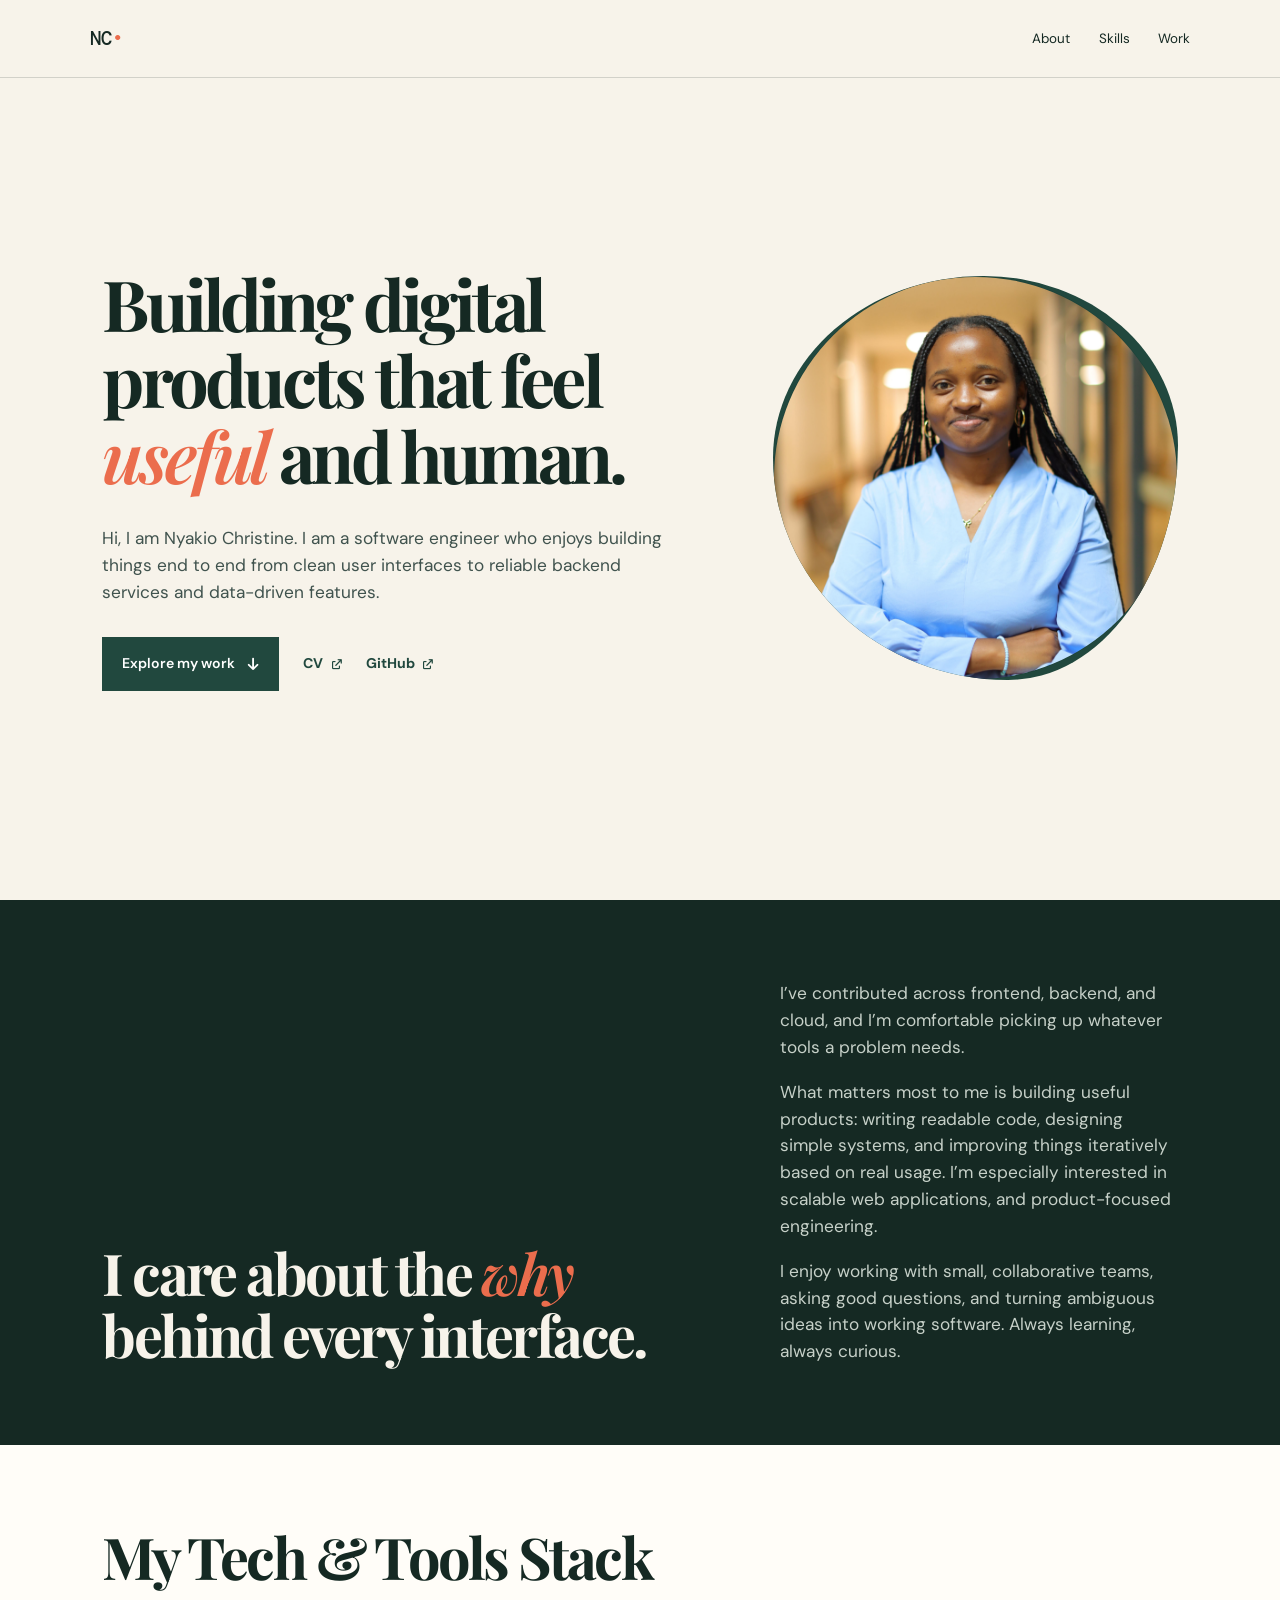
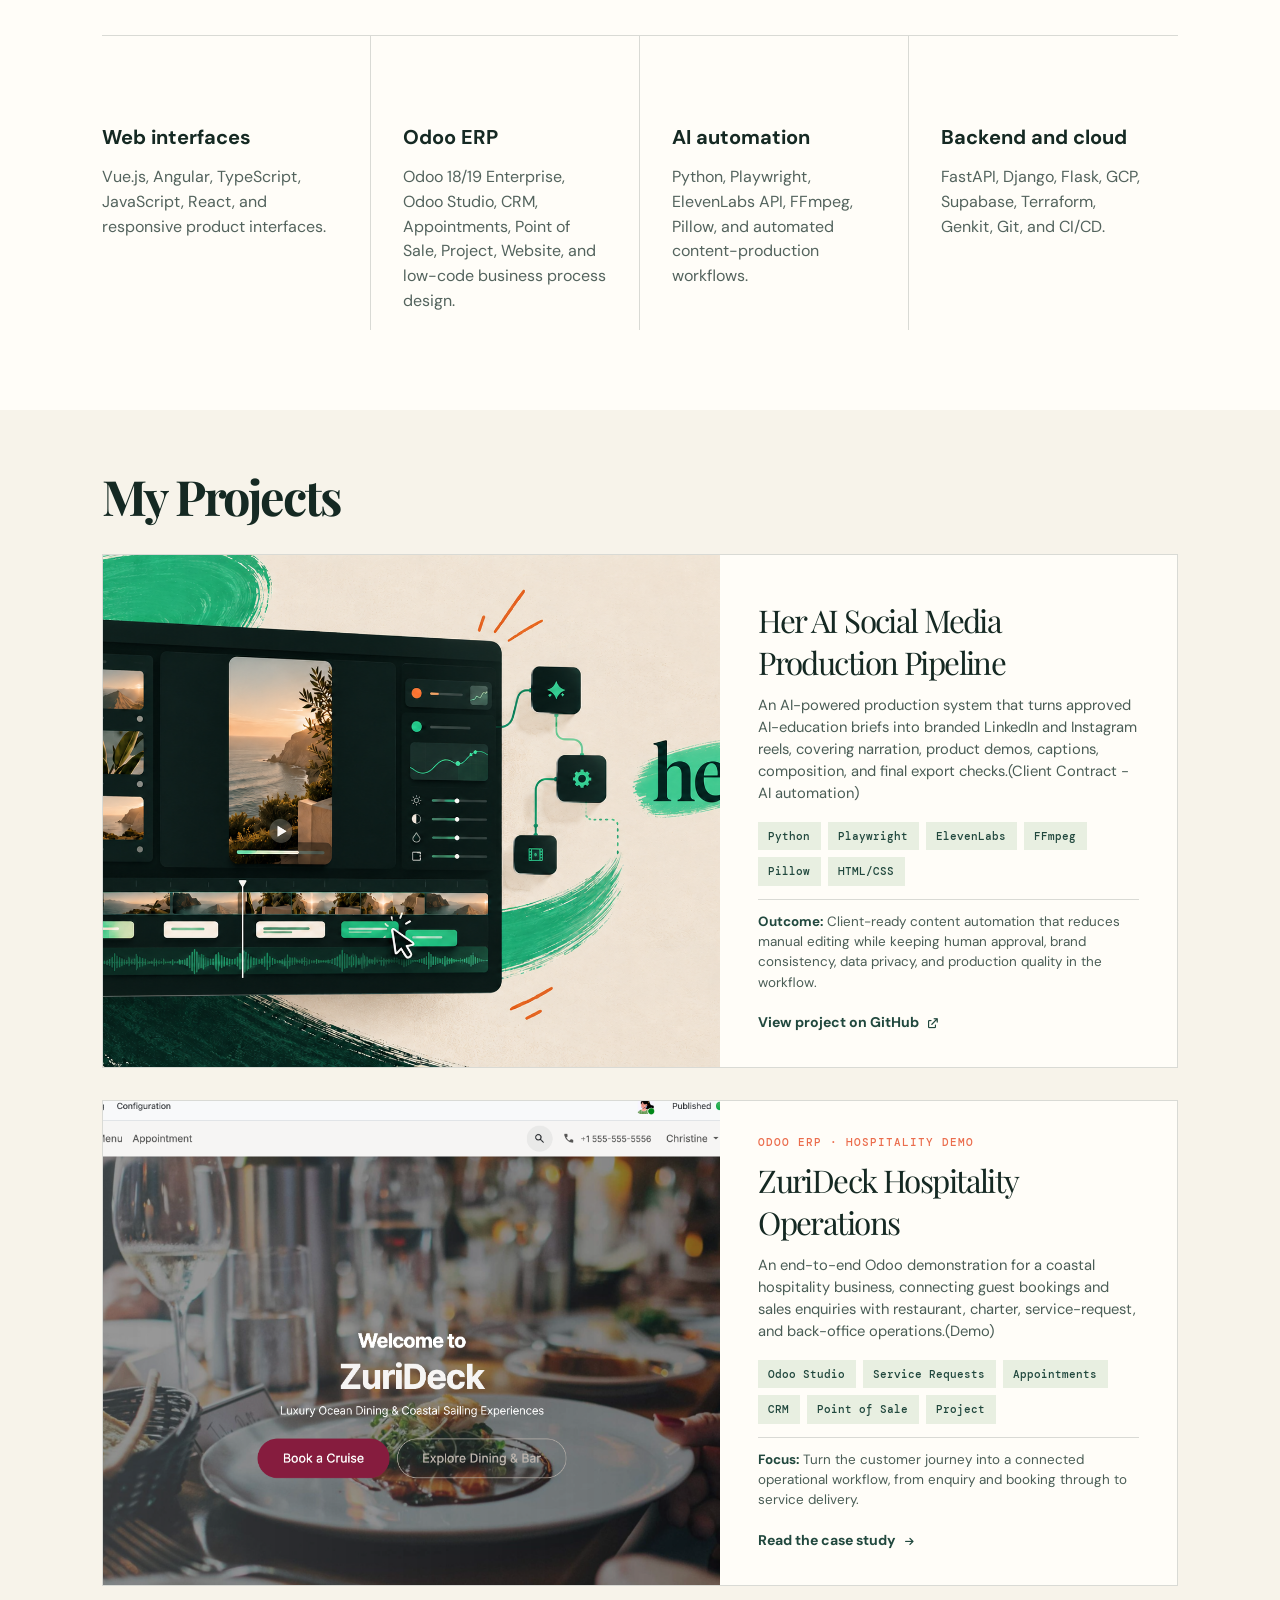
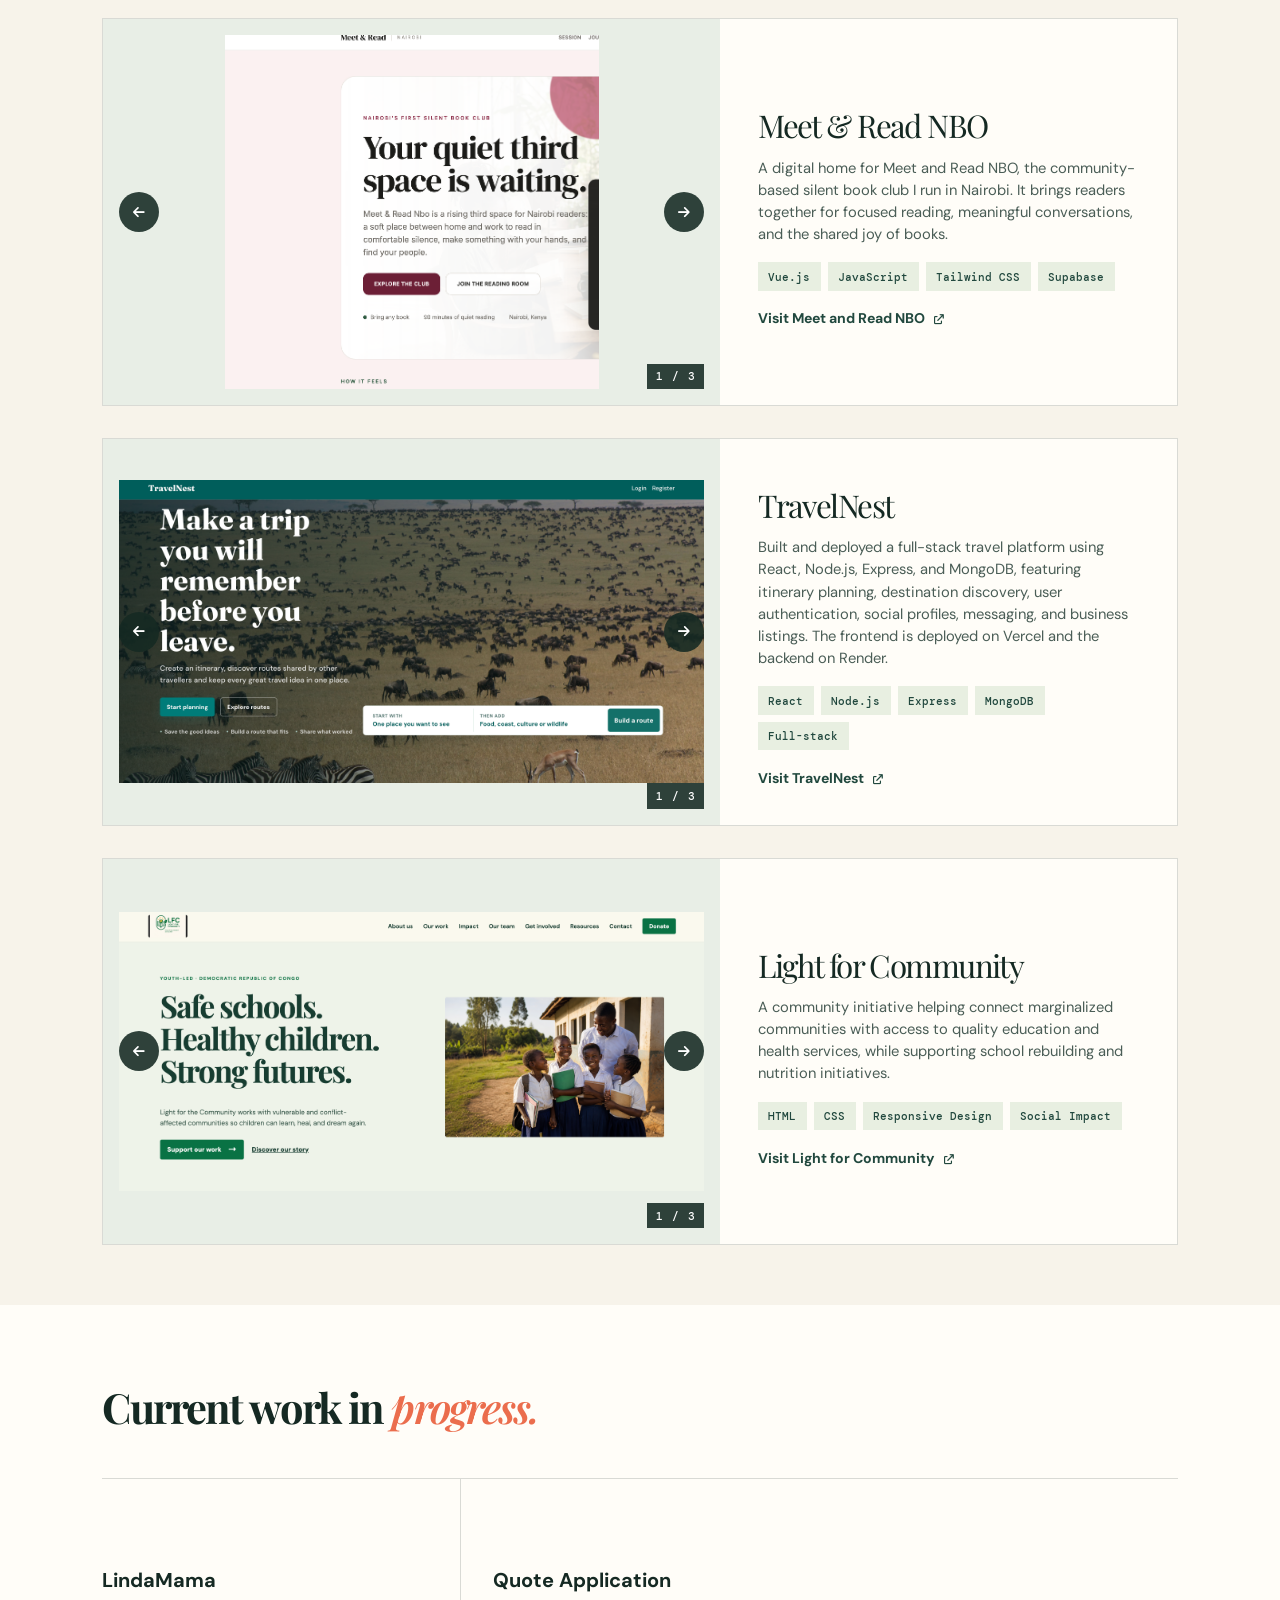
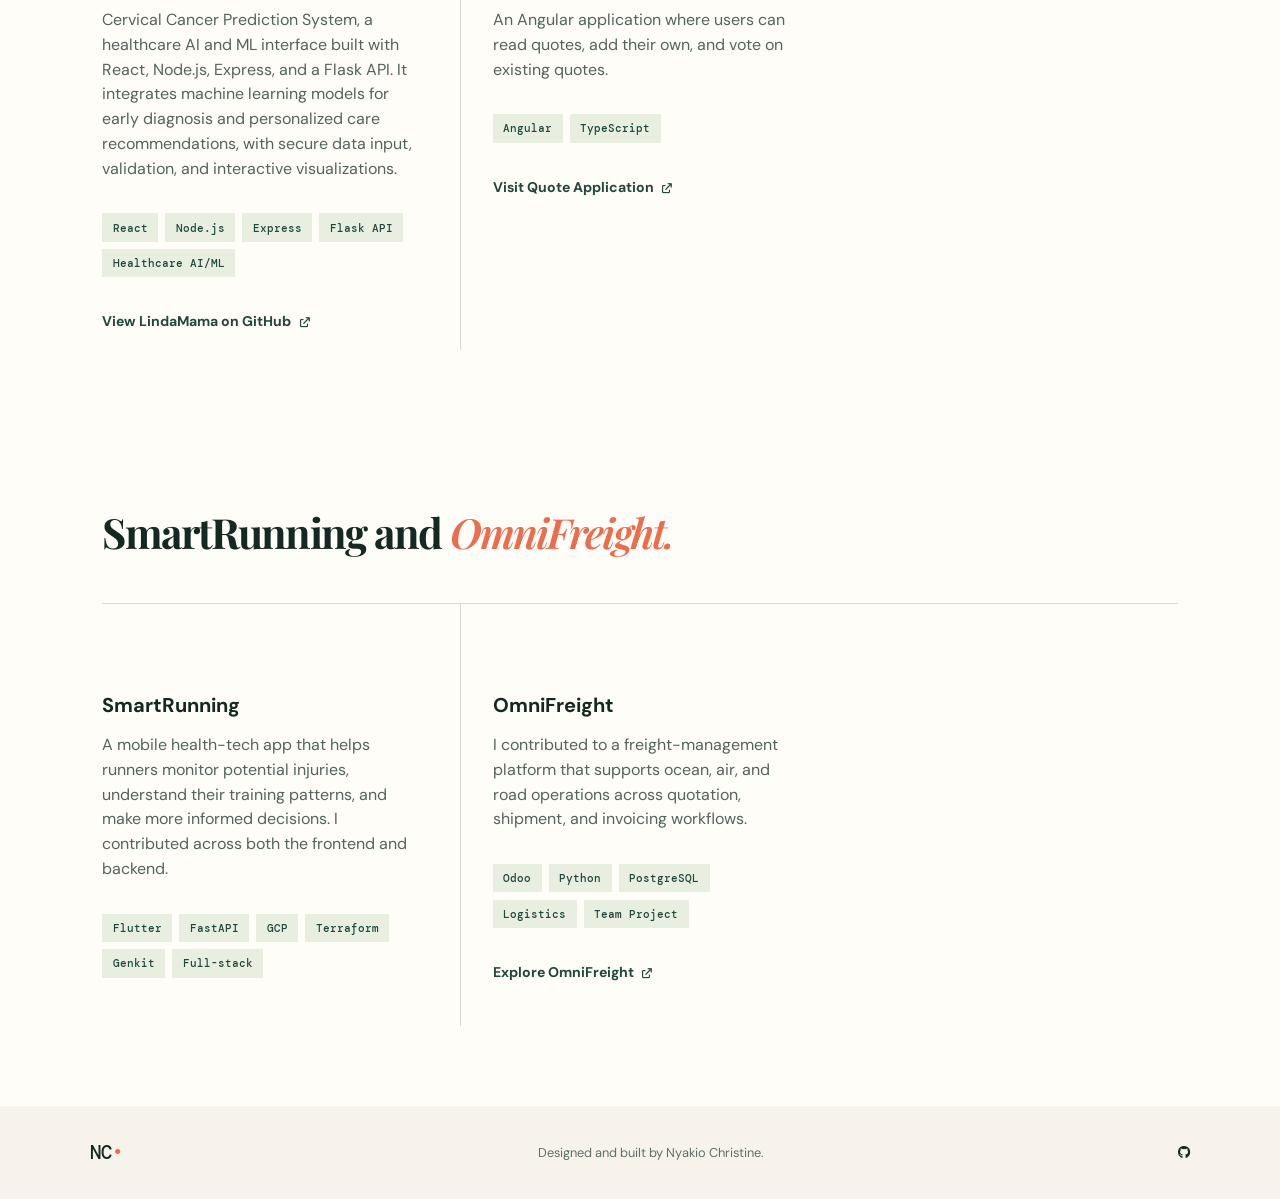
==== commit 6193be07: "feat: update skills section and enhance project descriptions" ====
--- a/index.html
+++ b/index.html
@@ -16,10 +16,10 @@
   <main>
     <section id="home" class="hero"><div class="hero-copy"><h1>Building digital products that feel <em>useful</em> and human.</h1><p class="intro">Hi, I am Nyakio Christine. I am a software engineer who enjoys building things end to end from clean user interfaces to reliable backend services and data-driven features.</p><div class="hero-btns"><a href="#projects" class="btn">Explore my work <i class="fas fa-arrow-down"></i></a><a href="https://docs.google.com/document/d/111-xVTJIUVKXcgmBEW-9yczwpMn7T9j9t8wtbGedt9E/edit?usp=sharing" target="_blank" rel="noreferrer" class="text-link">CV <i class="fas fa-arrow-up-right-from-square"></i></a><a href="https://github.com/nyakiochristine" target="_blank" rel="noreferrer" class="text-link">GitHub <i class="fas fa-arrow-up-right-from-square"></i></a></div></div><div class="hero-mark"><img src="assets/profilepage.jpeg" alt="Portrait of Nyakio Christine"></div></section>
     <section id="about" class="about section-shell"><div class="about-grid"><h2>I care about the <em>why</em> behind every interface.</h2><div><p>I’ve contributed across frontend, backend, and cloud, and I’m comfortable picking up whatever tools a problem needs.</p><p>What matters most to me is building useful products: writing readable code, designing simple systems, and improving things iteratively based on real usage. I’m especially interested in scalable web applications, and product-focused engineering.</p><p>I enjoy working with small, collaborative teams, asking good questions, and turning ambiguous ideas into working software. Always learning, always curious.</p></div></div></section>
-    <section id="skills" class="skills section-shell"><h2>My Tech & Tools Stack </h2><div class="skills-grid tech-stack"><article class="skill-card"><h3>Web interfaces</h3><p>Vue.js, Angular, TypeScript, JavaScript, React, and responsive product interfaces.</p></article><article class="skill-card"><h3>Odoo ERP</h3><p>Odoo 18 Enterprise, Odoo Studio, CRM, Appointments, Point of Sale, Project, Website, and low-code business process design.</p></article><article class="skill-card"><h3>AI automation</h3><p>Python, Playwright, ElevenLabs API, FFmpeg, Pillow, and automated content-production workflows.</p></article><article class="skill-card"><h3>Backend and cloud</h3><p>FastAPI, Django, Flask, GCP, Supabase, Terraform, Genkit, Git, and CI/CD.</p></article></div></section>
+    <section id="skills" class="skills section-shell"><h2>My Tech & Tools Stack </h2><div class="skills-grid tech-stack"><article class="skill-card"><h3>Web interfaces</h3><p>Vue.js, Angular, TypeScript, JavaScript, React, and responsive product interfaces.</p></article><article class="skill-card"><h3>Odoo ERP</h3><p>Odoo 18/19 Enterprise, Odoo Studio, CRM, Appointments, Point of Sale, Project, Website, and low-code business process design.</p></article><article class="skill-card"><h3>AI automation</h3><p>Python, Playwright, ElevenLabs API, FFmpeg, Pillow, and automated content-production workflows.</p></article><article class="skill-card"><h3>Backend and cloud</h3><p>FastAPI, Django, Flask, GCP, Supabase, Terraform, Genkit, Git, and CI/CD.</p></article></div></section>
     <section id="projects" class="projects section-shell"><div class="work-top"><h2> My Projects</h2></div>
-      <article class="feature-project her-ai-project"><div class="project-art her-ai-art"><img src="assets/her-ai-social-reels-cover.png" alt="Her AI Social Media Production Pipeline automation workflow cover"></div><div class="project-copy"><p class="project-number">Client contract · AI automation</p><h3>Her AI Social Media Production Pipeline</h3><p>An AI-powered production system that turns approved AI-education briefs into branded LinkedIn and Instagram reels, covering narration, product demos, captions, composition, and final export checks.</p><div class="tags"><span>Python</span><span>Playwright</span><span>ElevenLabs</span><span>FFmpeg</span><span>Pillow</span><span>HTML/CSS</span></div><p class="project-outcome"><strong>Outcome:</strong> Client-ready content automation that reduces manual editing while keeping human approval, brand consistency, data privacy, and production quality in the workflow.</p><a href="https://github.com/nyakiochristine/her-ai" target="_blank" rel="noreferrer" class="text-link project-link">View project on GitHub <i class="fas fa-arrow-up-right-from-square"></i></a></div></article>
-      <article class="feature-project zuri-project"><div class="project-art zuri-art"><img src="assets/zuri-deck-website.png" alt="ZuriDeck Odoo website and booking experience"></div><div class="project-copy"><p class="project-number">Odoo ERP · Hospitality demo</p><h3>ZuriDeck Hospitality Operations</h3><p>An end-to-end Odoo demonstration for a coastal hospitality business, connecting guest bookings and sales enquiries with restaurant, charter, service-request, and back-office operations.</p><div class="tags"><span>Odoo Studio</span><span>Service Requests</span><span>Appointments</span><span>CRM</span><span>Point of Sale</span><span>Project</span></div><p class="project-outcome"><strong>Focus:</strong> Turn the customer journey into a connected operational workflow, from enquiry and booking through to service delivery.</p><a href="zuri-deck.html" class="text-link project-link">Read the case study <i class="fas fa-arrow-right"></i></a></div></article>
+      <article class="feature-project her-ai-project"><div class="project-art her-ai-art"><img src="assets/her-ai-social-reels-cover.png" alt="Her AI Social Media Production Pipeline automation workflow cover"></div><div class="project-copy"><h3>Her AI Social Media Production Pipeline</h3><p>An AI-powered production system that turns approved AI-education briefs into branded LinkedIn and Instagram reels, covering narration, product demos, captions, composition, and final export checks.(Client Contract -AI automation)</p><div class="tags"><span>Python</span><span>Playwright</span><span>ElevenLabs</span><span>FFmpeg</span><span>Pillow</span><span>HTML/CSS</span></div><p class="project-outcome"><strong>Outcome:</strong> Client-ready content automation that reduces manual editing while keeping human approval, brand consistency, data privacy, and production quality in the workflow.</p><a href="https://github.com/nyakiochristine/her-ai" target="_blank" rel="noreferrer" class="text-link project-link">View project on GitHub <i class="fas fa-arrow-up-right-from-square"></i></a></div></article>
+      <article class="feature-project zuri-project"><div class="project-art zuri-art"><img src="assets/zuri-deck-website.png" alt="ZuriDeck Odoo website and booking experience"></div><div class="project-copy"><p class="project-number">Odoo ERP · Hospitality demo</p><h3>ZuriDeck Hospitality Operations</h3><p>An end-to-end Odoo demonstration for a coastal hospitality business, connecting guest bookings and sales enquiries with restaurant, charter, service-request, and back-office operations.(Demo)</p><div class="tags"><span>Odoo Studio</span><span>Service Requests</span><span>Appointments</span><span>CRM</span><span>Point of Sale</span><span>Project</span></div><p class="project-outcome"><strong>Focus:</strong> Turn the customer journey into a connected operational workflow, from enquiry and booking through to service delivery.</p><a href="zuri-deck.html" class="text-link project-link">Read the case study <i class="fas fa-arrow-right"></i></a></div></article>
       <article class="feature-project"><div class="project-art slideshow" data-slides='["assets/bookclub2.png","assets/bookclub3.png"]' data-alt="Meet and Read NBO screenshot"><button class="slide-button previous" type="button" aria-label="Previous Meet and Read NBO screenshot"><i class="fas fa-arrow-left"></i></button><img src="assets/bookclub1.png" alt="Meet and Read NBO cover screenshot"><button class="slide-button next" type="button" aria-label="Next Meet and Read NBO screenshot"><i class="fas fa-arrow-right"></i></button><span class="slide-count">1 / 3</span></div><div class="project-copy"><h3>Meet &amp; Read NBO</h3><p>A digital home for Meet and Read NBO, the community-based silent book club I run in Nairobi. It brings readers together for focused reading, meaningful conversations, and the shared joy of books.</p><div class="tags"><span>Vue.js</span><span>JavaScript</span><span>Tailwind CSS</span><span>Supabase</span></div><a href="https://meetandreadnbo.vercel.app/" target="_blank" rel="noreferrer" class="text-link project-link">Visit Meet and Read NBO <i class="fas fa-arrow-up-right-from-square"></i></a></div></article>
       <div class="project-pair"><article class="feature-project"><div class="project-art slideshow" data-slides='["assets/lfc1.png","assets/lfc2.png","assets/lfc3.png"]' data-alt="Light for Community screenshot"><button class="slide-button previous" type="button" aria-label="Previous Light for Community screenshot"><i class="fas fa-arrow-left"></i></button><img src="assets/lfc1.png" alt="Light for Community cover screenshot"><button class="slide-button next" type="button" aria-label="Next Light for Community screenshot"><i class="fas fa-arrow-right"></i></button><span class="slide-count">1 / 3</span></div><div class="project-copy"><h3>Light for Community</h3><p>A community initiative helping connect marginalized communities with access to quality education and health services, while supporting school rebuilding and nutrition initiatives.</p><div class="tags"><span>HTML</span><span>CSS</span><span>Responsive Design</span><span>Social Impact</span></div><a href="https://lightforcommunity.netlify.app/" target="_blank" rel="noreferrer" class="text-link project-link">Visit Light for Community <i class="fas fa-arrow-up-right-from-square"></i></a></div></article><article class="feature-project"><div class="project-art slideshow" data-slides='["assets/landingpage.png","assets/landing2.png","assets/landing3.png"]' data-alt="TravelNest screenshot"><button class="slide-button previous" type="button" aria-label="Previous TravelNest screenshot"><i class="fas fa-arrow-left"></i></button><img src="assets/landingpage.png" alt="TravelNest cover screenshot"><button class="slide-button next" type="button" aria-label="Next TravelNest screenshot"><i class="fas fa-arrow-right"></i></button><span class="slide-count">1 / 3</span></div><div class="project-copy"><h3>TravelNest</h3><p>Built and deployed a full-stack travel platform using React, Node.js, Express, and MongoDB, featuring itinerary planning, destination discovery, user authentication, social profiles, messaging, and business listings. The frontend is deployed on Vercel and the backend on Render.</p><div class="tags"><span>React</span><span>Node.js</span><span>Express</span><span>MongoDB</span><span>Full-stack</span></div><a href="https://travelnestapp.vercel.app/" target="_blank" rel="noreferrer" class="text-link project-link">Visit TravelNest <i class="fas fa-arrow-up-right-from-square"></i></a></div></article></div>
     </section>
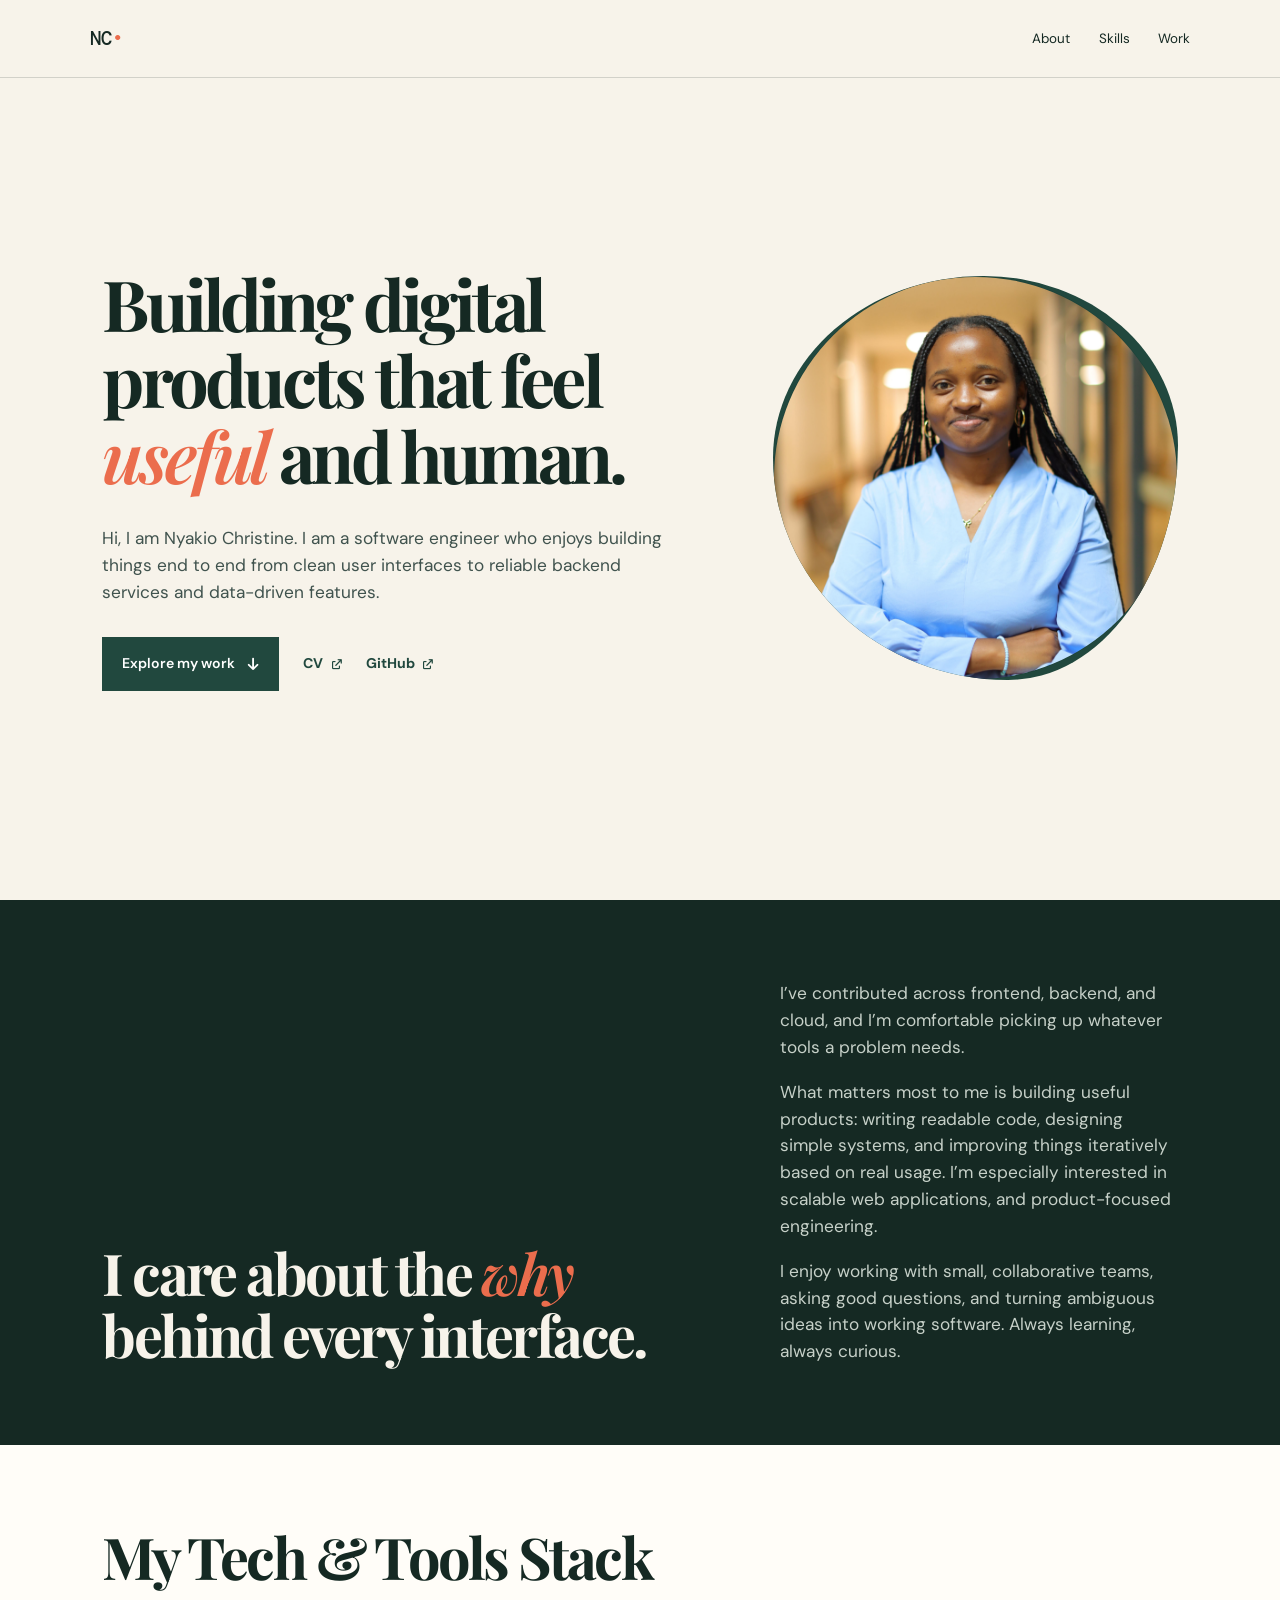
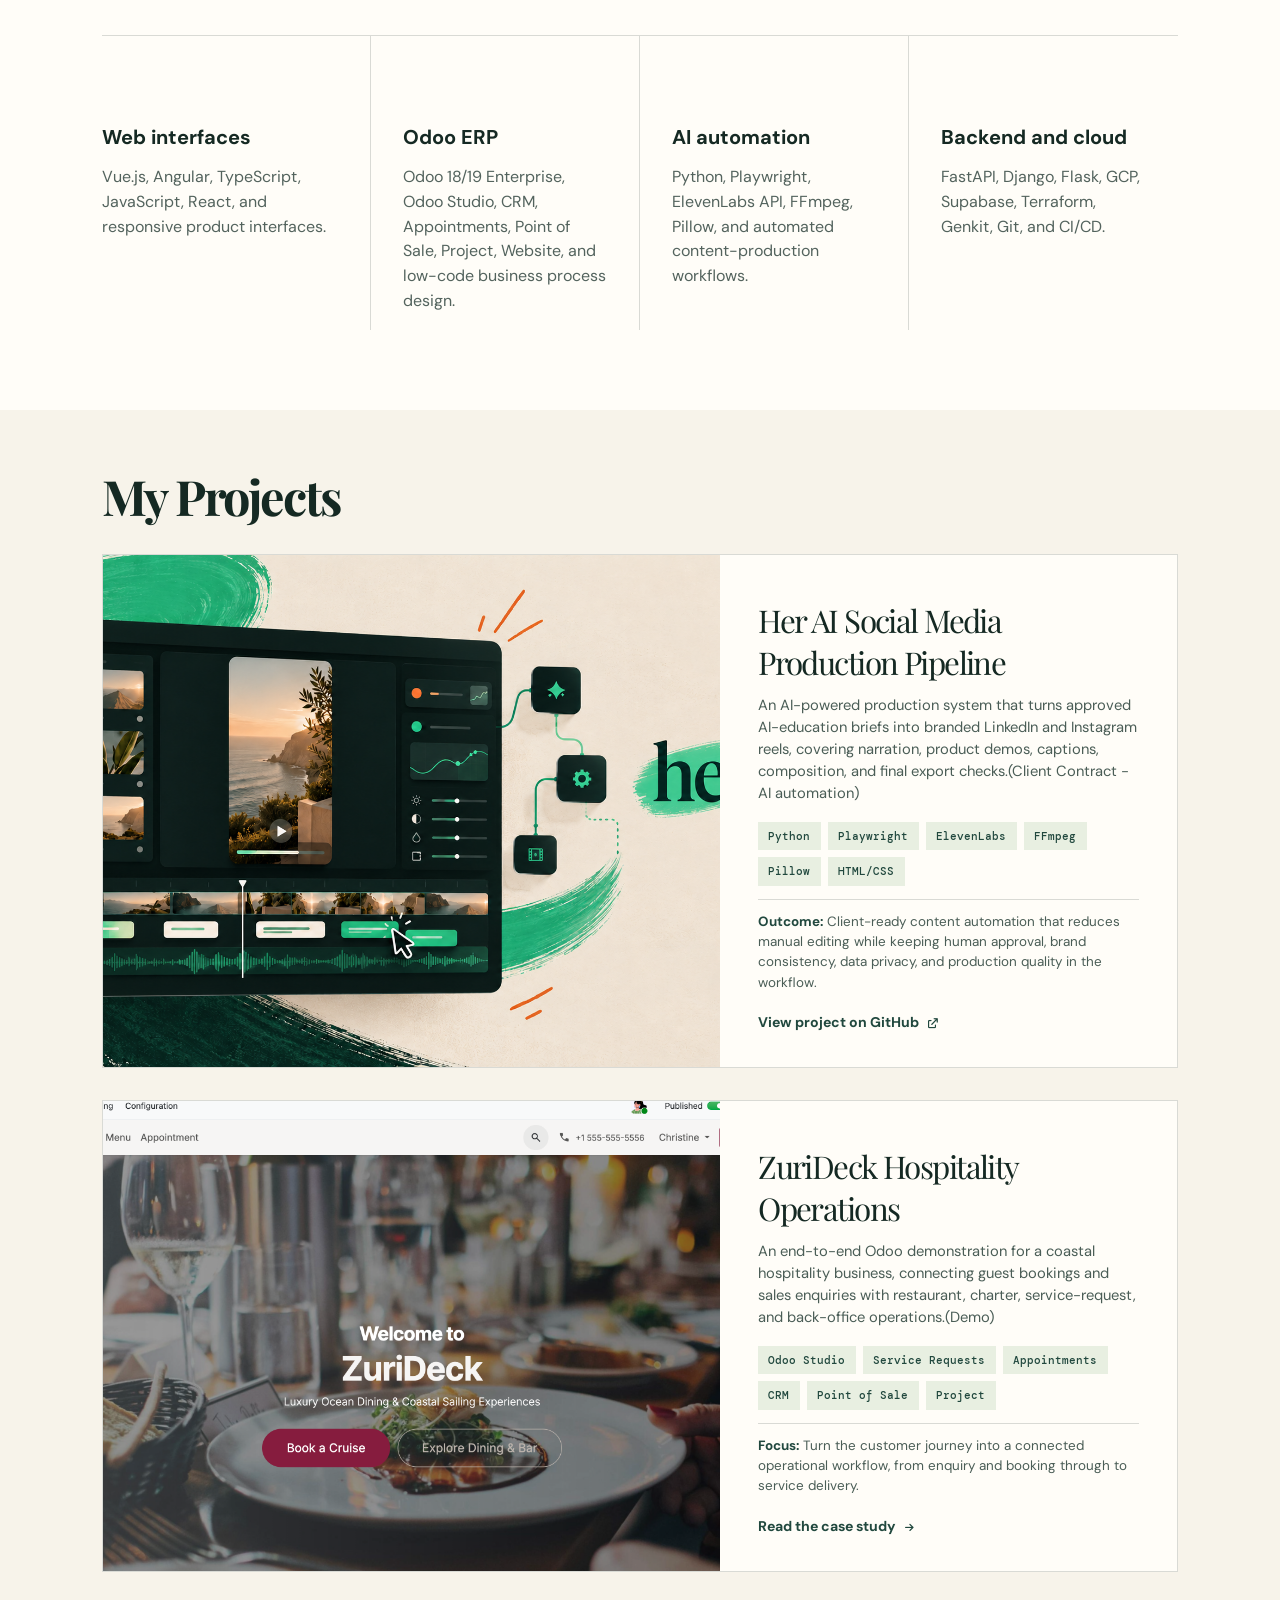
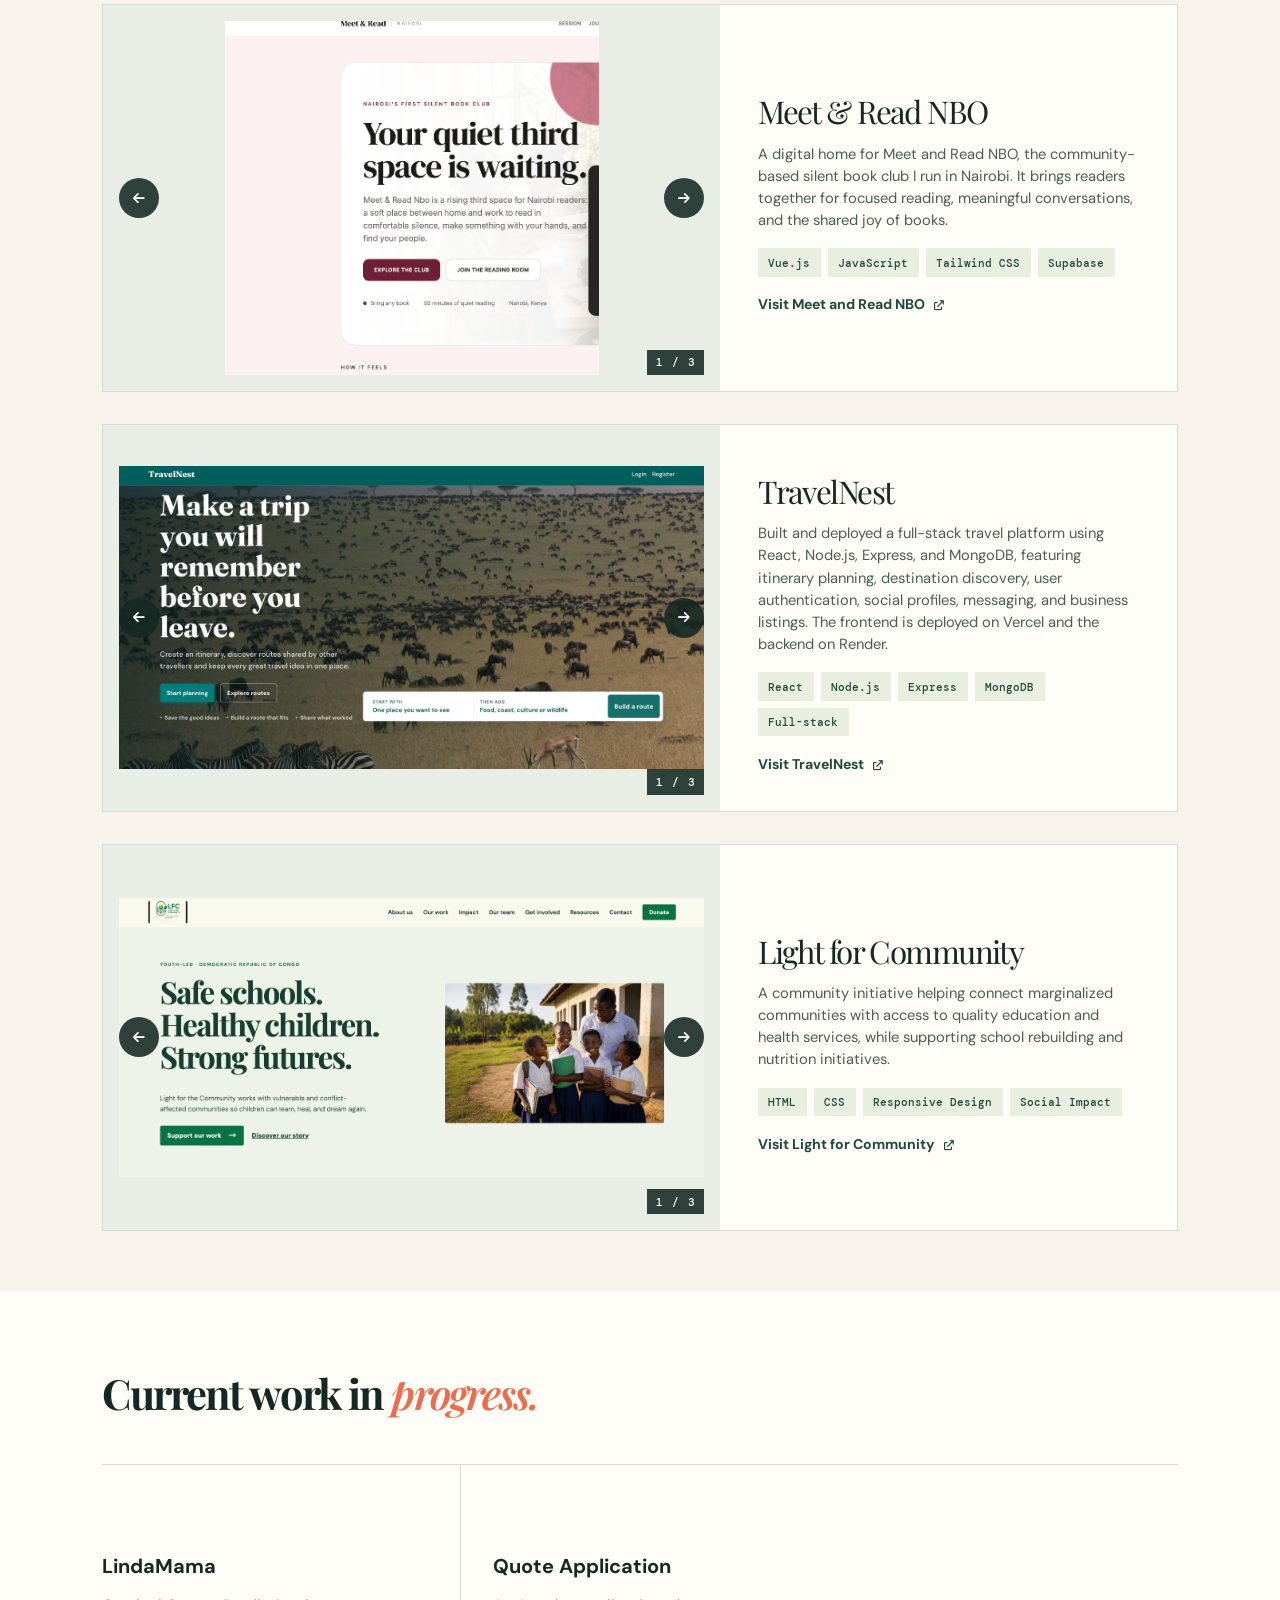
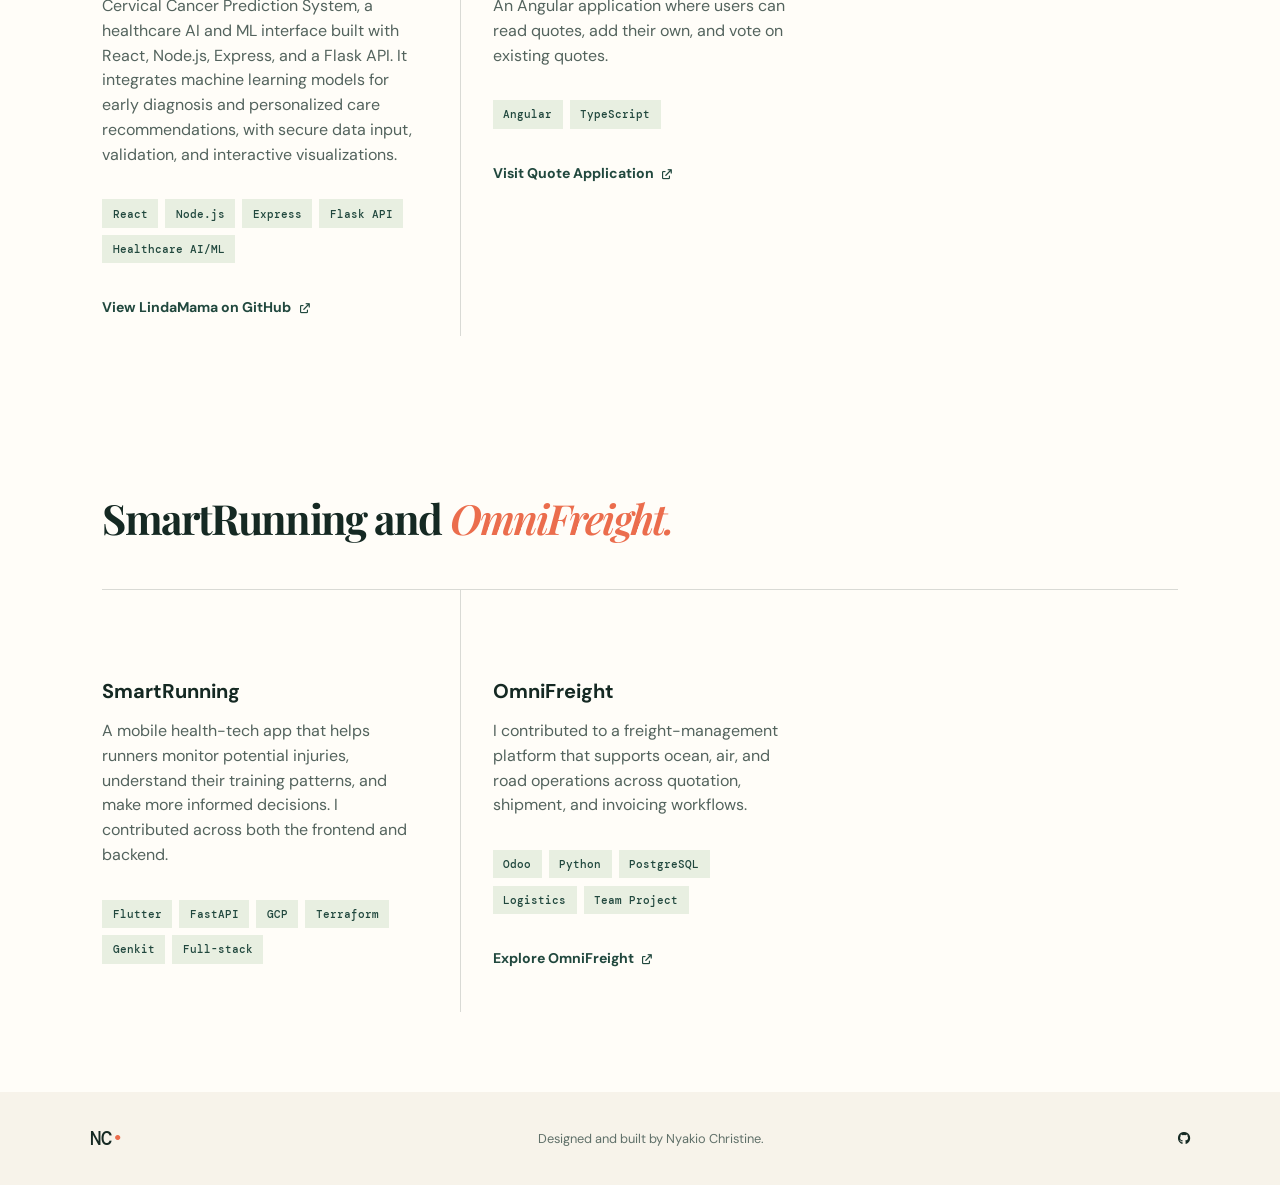
==== commit 5fc3f014: "feat: update ZuriDeck project description and remove project number" ====
--- a/index.html
+++ b/index.html
@@ -19,7 +19,7 @@
     <section id="skills" class="skills section-shell"><h2>My Tech & Tools Stack </h2><div class="skills-grid tech-stack"><article class="skill-card"><h3>Web interfaces</h3><p>Vue.js, Angular, TypeScript, JavaScript, React, and responsive product interfaces.</p></article><article class="skill-card"><h3>Odoo ERP</h3><p>Odoo 18/19 Enterprise, Odoo Studio, CRM, Appointments, Point of Sale, Project, Website, and low-code business process design.</p></article><article class="skill-card"><h3>AI automation</h3><p>Python, Playwright, ElevenLabs API, FFmpeg, Pillow, and automated content-production workflows.</p></article><article class="skill-card"><h3>Backend and cloud</h3><p>FastAPI, Django, Flask, GCP, Supabase, Terraform, Genkit, Git, and CI/CD.</p></article></div></section>
     <section id="projects" class="projects section-shell"><div class="work-top"><h2> My Projects</h2></div>
       <article class="feature-project her-ai-project"><div class="project-art her-ai-art"><img src="assets/her-ai-social-reels-cover.png" alt="Her AI Social Media Production Pipeline automation workflow cover"></div><div class="project-copy"><h3>Her AI Social Media Production Pipeline</h3><p>An AI-powered production system that turns approved AI-education briefs into branded LinkedIn and Instagram reels, covering narration, product demos, captions, composition, and final export checks.(Client Contract -AI automation)</p><div class="tags"><span>Python</span><span>Playwright</span><span>ElevenLabs</span><span>FFmpeg</span><span>Pillow</span><span>HTML/CSS</span></div><p class="project-outcome"><strong>Outcome:</strong> Client-ready content automation that reduces manual editing while keeping human approval, brand consistency, data privacy, and production quality in the workflow.</p><a href="https://github.com/nyakiochristine/her-ai" target="_blank" rel="noreferrer" class="text-link project-link">View project on GitHub <i class="fas fa-arrow-up-right-from-square"></i></a></div></article>
-      <article class="feature-project zuri-project"><div class="project-art zuri-art"><img src="assets/zuri-deck-website.png" alt="ZuriDeck Odoo website and booking experience"></div><div class="project-copy"><p class="project-number">Odoo ERP · Hospitality demo</p><h3>ZuriDeck Hospitality Operations</h3><p>An end-to-end Odoo demonstration for a coastal hospitality business, connecting guest bookings and sales enquiries with restaurant, charter, service-request, and back-office operations.(Demo)</p><div class="tags"><span>Odoo Studio</span><span>Service Requests</span><span>Appointments</span><span>CRM</span><span>Point of Sale</span><span>Project</span></div><p class="project-outcome"><strong>Focus:</strong> Turn the customer journey into a connected operational workflow, from enquiry and booking through to service delivery.</p><a href="zuri-deck.html" class="text-link project-link">Read the case study <i class="fas fa-arrow-right"></i></a></div></article>
+      <article class="feature-project zuri-project"><div class="project-art zuri-art"><img src="assets/zuri-deck-website.png" alt="ZuriDeck Odoo website and booking experience"></div><div class="project-copy"><p class="project-number"></p><h3>ZuriDeck Hospitality Operations</h3><p>An end-to-end Odoo demonstration for a coastal hospitality business, connecting guest bookings and sales enquiries with restaurant, charter, service-request, and back-office operations.(Demo)</p><div class="tags"><span>Odoo Studio</span><span>Service Requests</span><span>Appointments</span><span>CRM</span><span>Point of Sale</span><span>Project</span></div><p class="project-outcome"><strong>Focus:</strong> Turn the customer journey into a connected operational workflow, from enquiry and booking through to service delivery.</p><a href="zuri-deck.html" class="text-link project-link">Read the case study <i class="fas fa-arrow-right"></i></a></div></article>
       <article class="feature-project"><div class="project-art slideshow" data-slides='["assets/bookclub2.png","assets/bookclub3.png"]' data-alt="Meet and Read NBO screenshot"><button class="slide-button previous" type="button" aria-label="Previous Meet and Read NBO screenshot"><i class="fas fa-arrow-left"></i></button><img src="assets/bookclub1.png" alt="Meet and Read NBO cover screenshot"><button class="slide-button next" type="button" aria-label="Next Meet and Read NBO screenshot"><i class="fas fa-arrow-right"></i></button><span class="slide-count">1 / 3</span></div><div class="project-copy"><h3>Meet &amp; Read NBO</h3><p>A digital home for Meet and Read NBO, the community-based silent book club I run in Nairobi. It brings readers together for focused reading, meaningful conversations, and the shared joy of books.</p><div class="tags"><span>Vue.js</span><span>JavaScript</span><span>Tailwind CSS</span><span>Supabase</span></div><a href="https://meetandreadnbo.vercel.app/" target="_blank" rel="noreferrer" class="text-link project-link">Visit Meet and Read NBO <i class="fas fa-arrow-up-right-from-square"></i></a></div></article>
       <div class="project-pair"><article class="feature-project"><div class="project-art slideshow" data-slides='["assets/lfc1.png","assets/lfc2.png","assets/lfc3.png"]' data-alt="Light for Community screenshot"><button class="slide-button previous" type="button" aria-label="Previous Light for Community screenshot"><i class="fas fa-arrow-left"></i></button><img src="assets/lfc1.png" alt="Light for Community cover screenshot"><button class="slide-button next" type="button" aria-label="Next Light for Community screenshot"><i class="fas fa-arrow-right"></i></button><span class="slide-count">1 / 3</span></div><div class="project-copy"><h3>Light for Community</h3><p>A community initiative helping connect marginalized communities with access to quality education and health services, while supporting school rebuilding and nutrition initiatives.</p><div class="tags"><span>HTML</span><span>CSS</span><span>Responsive Design</span><span>Social Impact</span></div><a href="https://lightforcommunity.netlify.app/" target="_blank" rel="noreferrer" class="text-link project-link">Visit Light for Community <i class="fas fa-arrow-up-right-from-square"></i></a></div></article><article class="feature-project"><div class="project-art slideshow" data-slides='["assets/landingpage.png","assets/landing2.png","assets/landing3.png"]' data-alt="TravelNest screenshot"><button class="slide-button previous" type="button" aria-label="Previous TravelNest screenshot"><i class="fas fa-arrow-left"></i></button><img src="assets/landingpage.png" alt="TravelNest cover screenshot"><button class="slide-button next" type="button" aria-label="Next TravelNest screenshot"><i class="fas fa-arrow-right"></i></button><span class="slide-count">1 / 3</span></div><div class="project-copy"><h3>TravelNest</h3><p>Built and deployed a full-stack travel platform using React, Node.js, Express, and MongoDB, featuring itinerary planning, destination discovery, user authentication, social profiles, messaging, and business listings. The frontend is deployed on Vercel and the backend on Render.</p><div class="tags"><span>React</span><span>Node.js</span><span>Express</span><span>MongoDB</span><span>Full-stack</span></div><a href="https://travelnestapp.vercel.app/" target="_blank" rel="noreferrer" class="text-link project-link">Visit TravelNest <i class="fas fa-arrow-up-right-from-square"></i></a></div></article></div>
     </section>
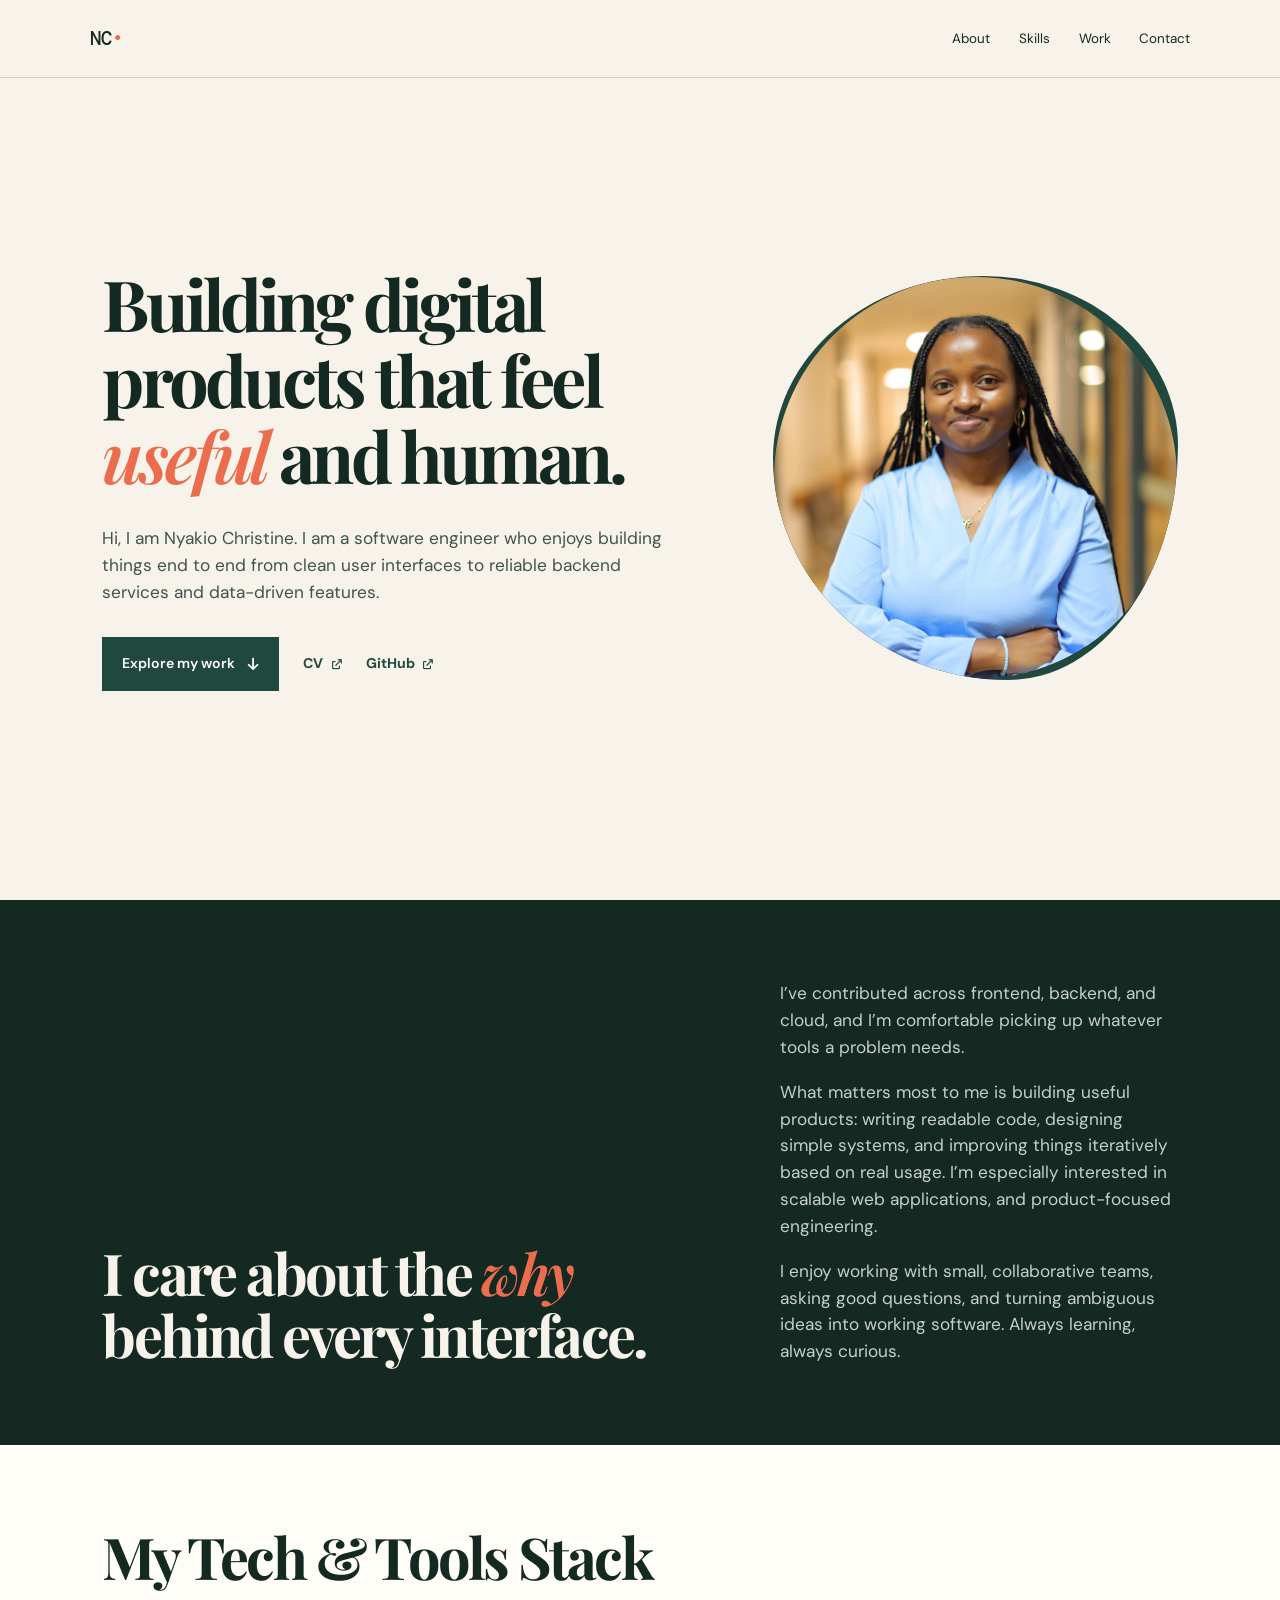
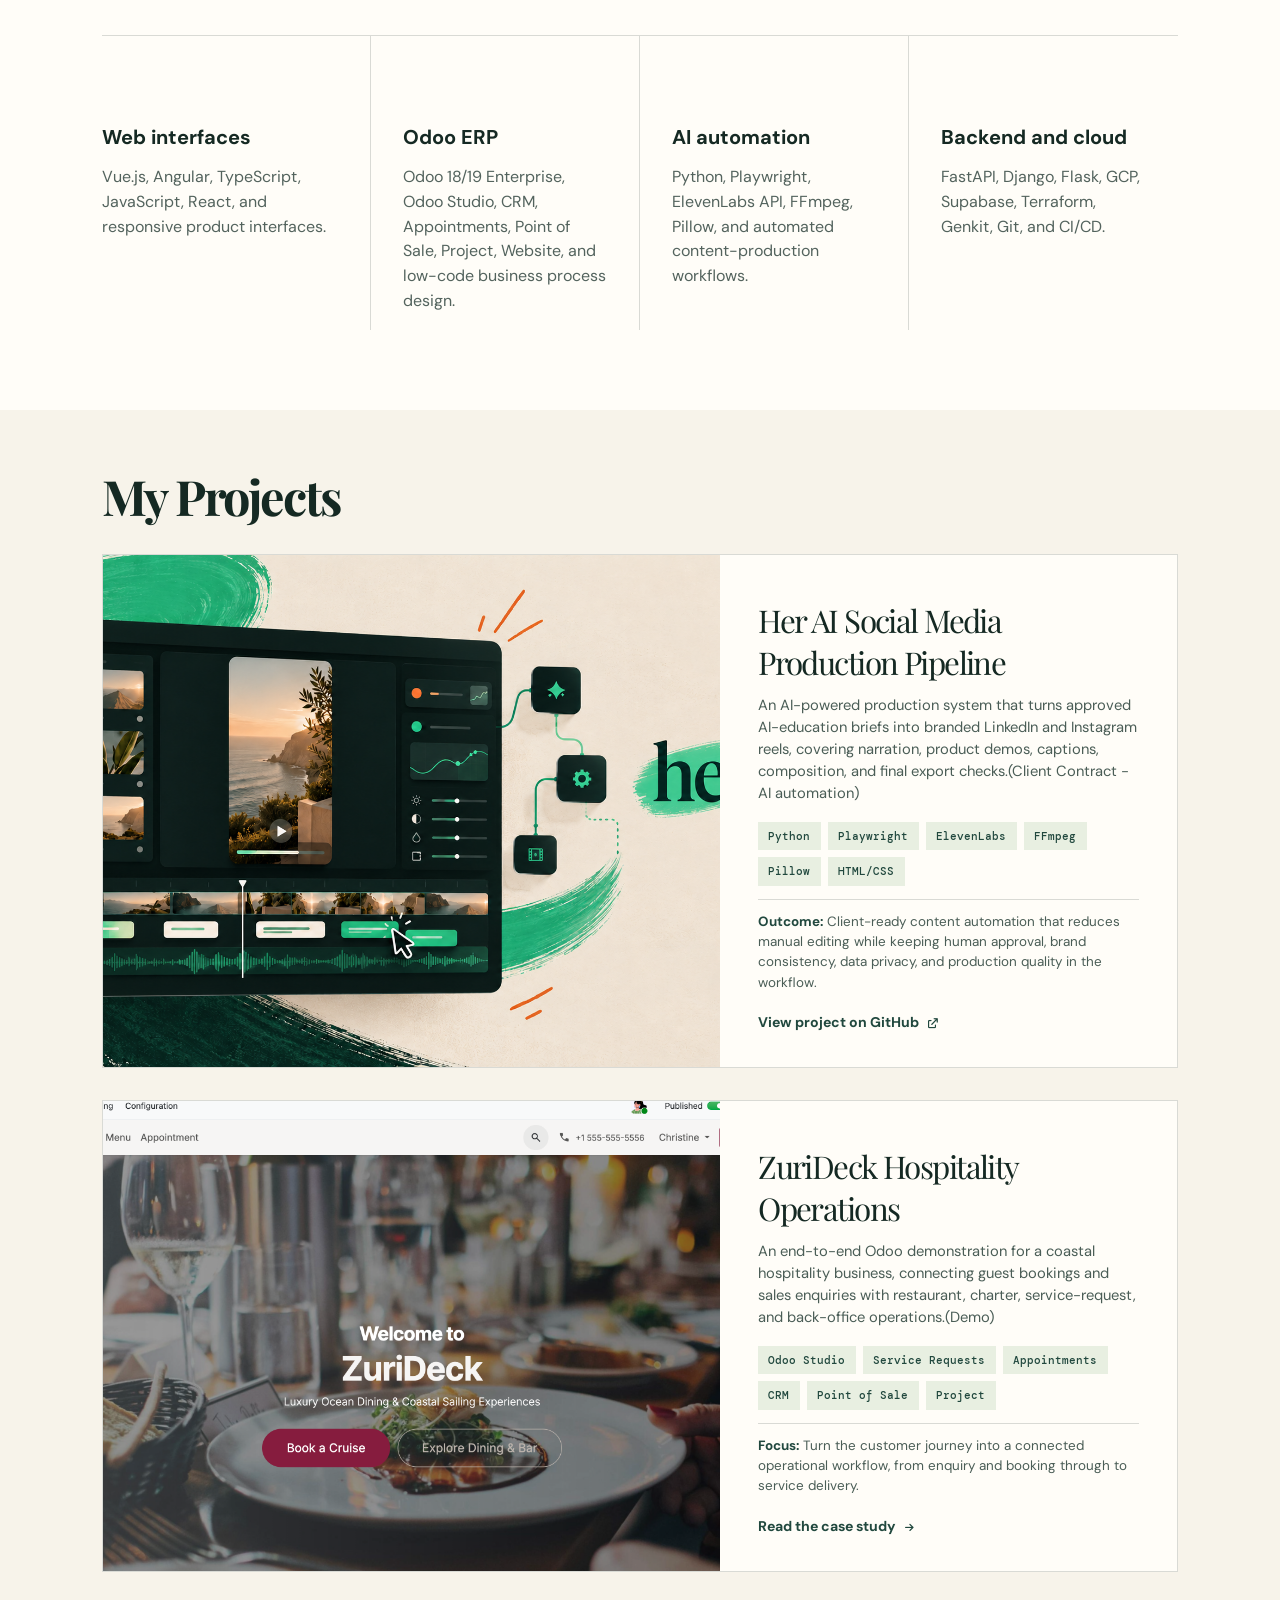
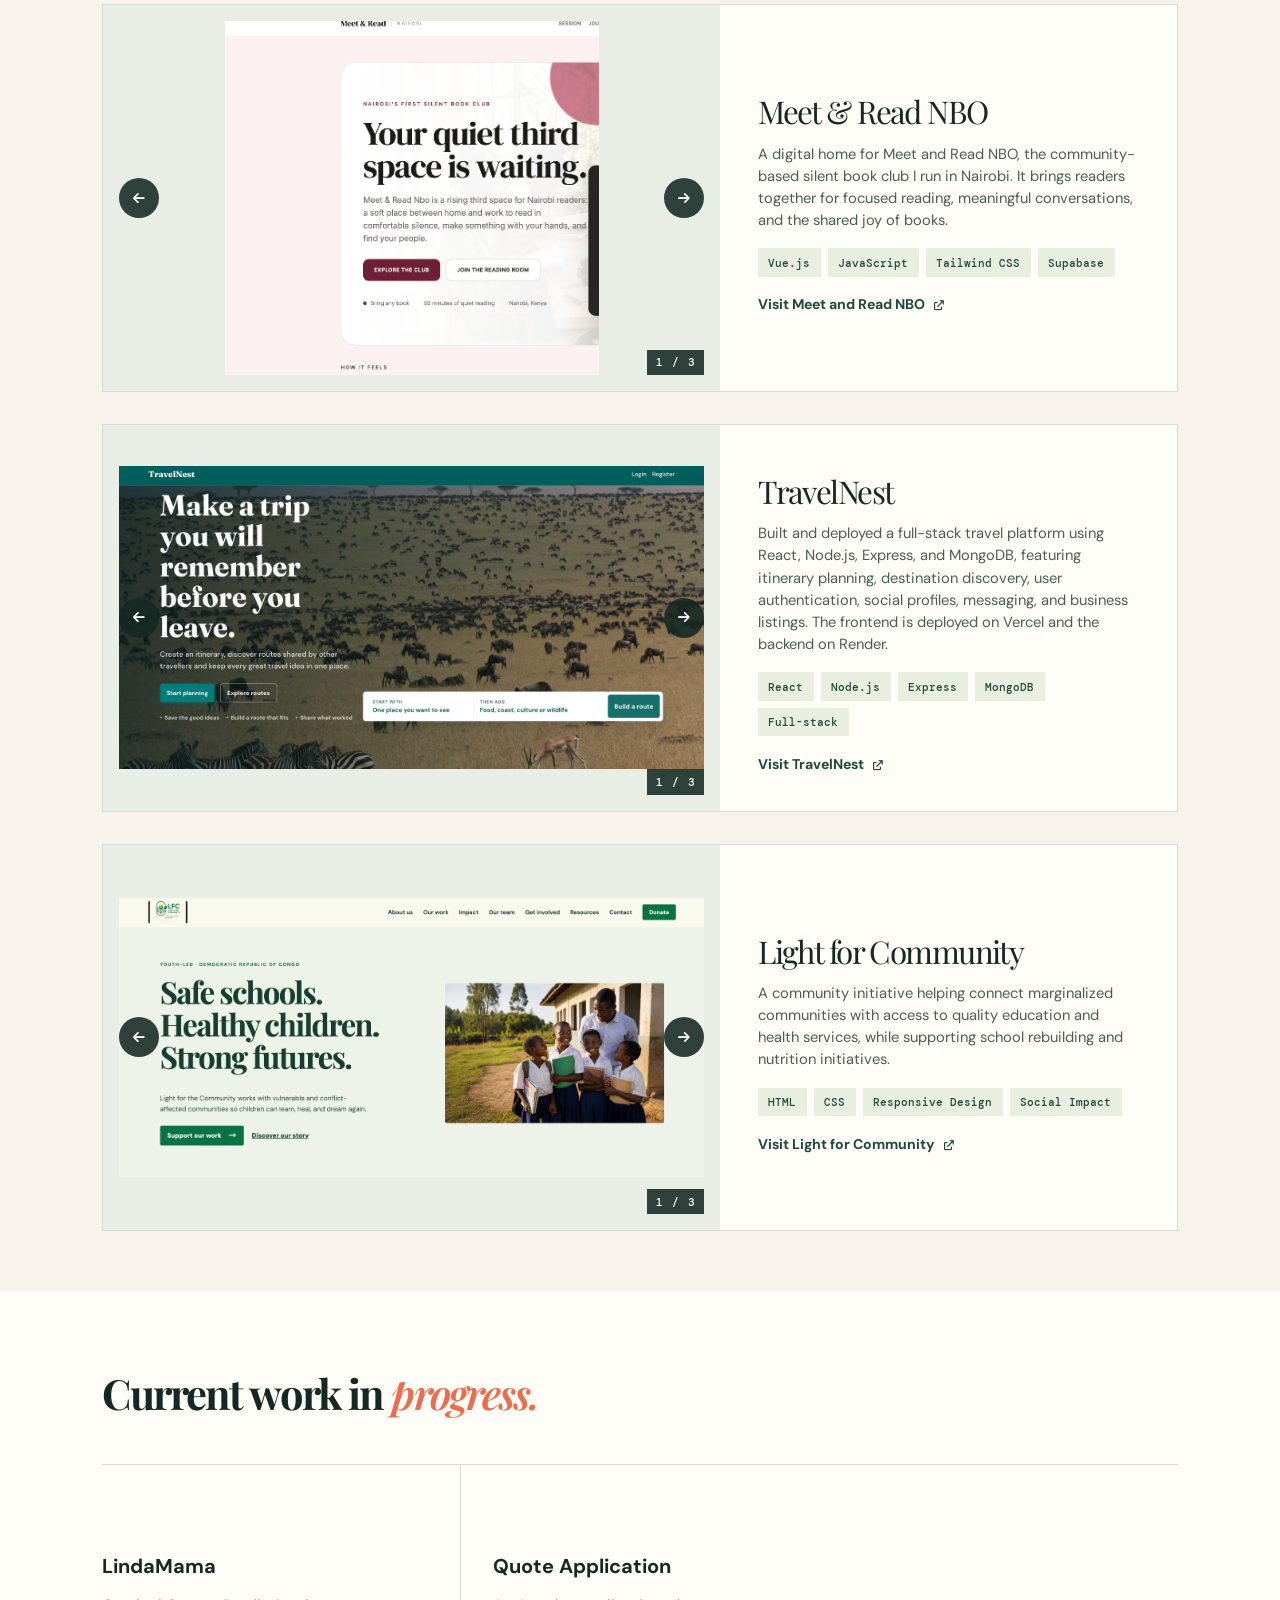
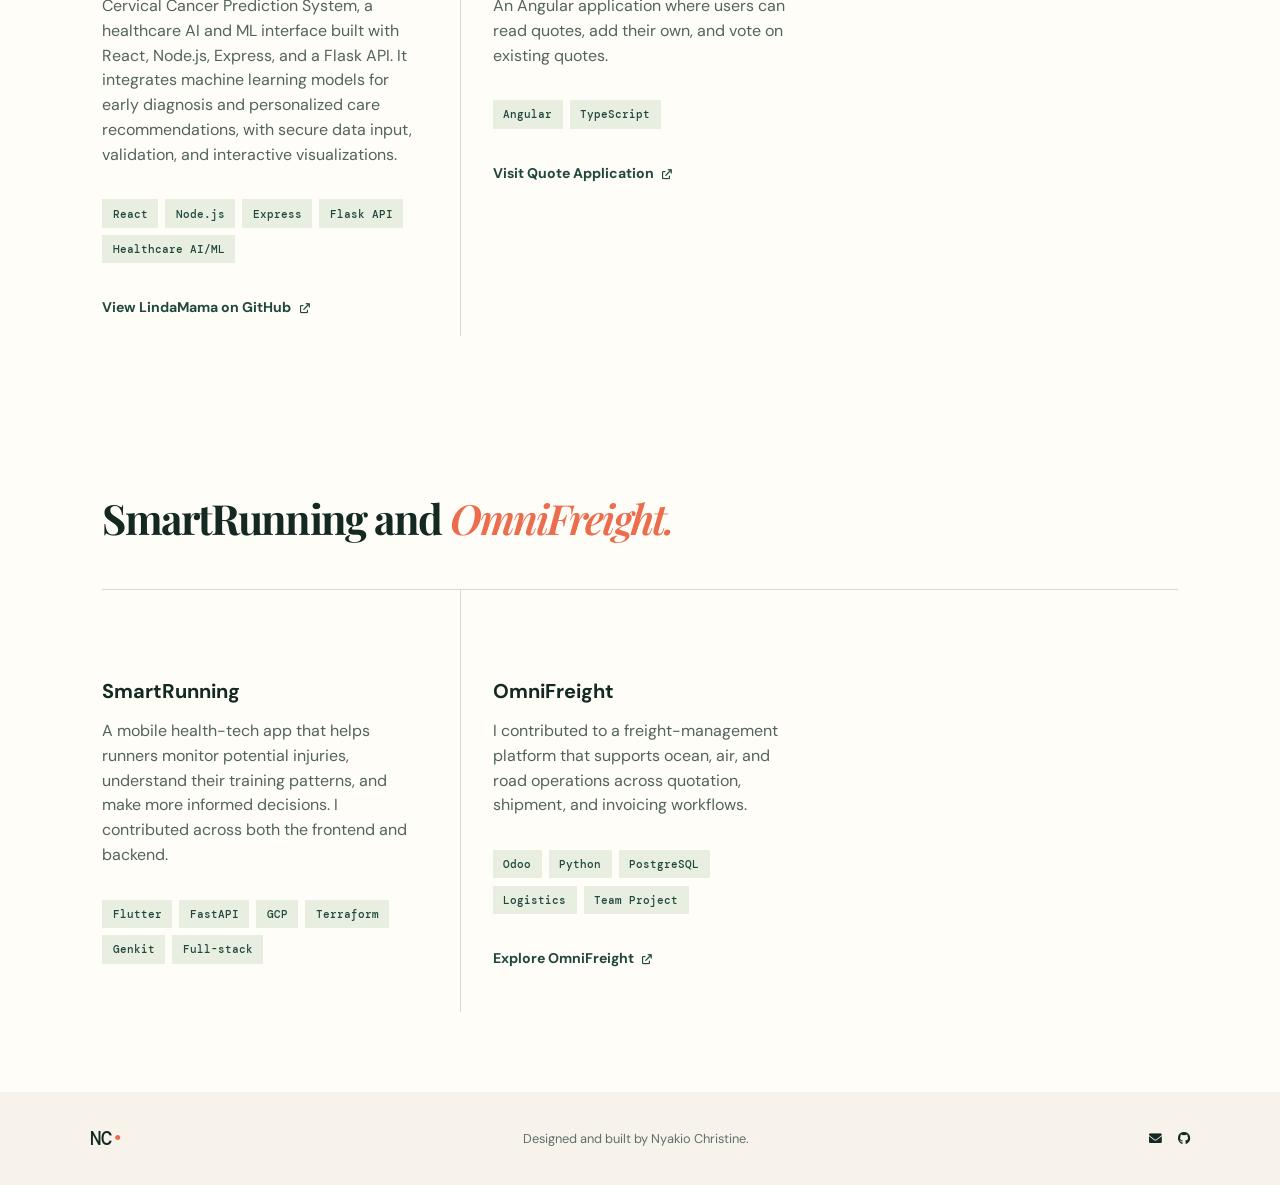
==== commit 2300c169: "feat: add contact page and update navigation links" ====
--- a/index.html
+++ b/index.html
@@ -12,7 +12,7 @@
   <link rel="stylesheet" href="index.css">
 </head>
 <body>
-  <nav class="navbar" aria-label="Main navigation"><a class="logo" href="#home">NC<span>•</span></a><button class="menu-btn" id="menuBtn" aria-label="Open menu" aria-expanded="false"><i class="fas fa-bars"></i></button><ul class="nav-links" id="navLinks"><li><a href="#about">About</a></li><li><a href="#skills">Skills</a></li><li><a href="#projects">Work</a></li></ul></nav>
+  <nav class="navbar" aria-label="Main navigation"><a class="logo" href="#home">NC<span>•</span></a><button class="menu-btn" id="menuBtn" aria-label="Open menu" aria-expanded="false"><i class="fas fa-bars"></i></button><ul class="nav-links" id="navLinks"><li><a href="#about">About</a></li><li><a href="#skills">Skills</a></li><li><a href="#projects">Work</a></li><li><a href="contact.html">Contact</a></li></ul></nav>
   <main>
     <section id="home" class="hero"><div class="hero-copy"><h1>Building digital products that feel <em>useful</em> and human.</h1><p class="intro">Hi, I am Nyakio Christine. I am a software engineer who enjoys building things end to end from clean user interfaces to reliable backend services and data-driven features.</p><div class="hero-btns"><a href="#projects" class="btn">Explore my work <i class="fas fa-arrow-down"></i></a><a href="https://docs.google.com/document/d/111-xVTJIUVKXcgmBEW-9yczwpMn7T9j9t8wtbGedt9E/edit?usp=sharing" target="_blank" rel="noreferrer" class="text-link">CV <i class="fas fa-arrow-up-right-from-square"></i></a><a href="https://github.com/nyakiochristine" target="_blank" rel="noreferrer" class="text-link">GitHub <i class="fas fa-arrow-up-right-from-square"></i></a></div></div><div class="hero-mark"><img src="assets/profilepage.jpeg" alt="Portrait of Nyakio Christine"></div></section>
     <section id="about" class="about section-shell"><div class="about-grid"><h2>I care about the <em>why</em> behind every interface.</h2><div><p>I’ve contributed across frontend, backend, and cloud, and I’m comfortable picking up whatever tools a problem needs.</p><p>What matters most to me is building useful products: writing readable code, designing simple systems, and improving things iteratively based on real usage. I’m especially interested in scalable web applications, and product-focused engineering.</p><p>I enjoy working with small, collaborative teams, asking good questions, and turning ambiguous ideas into working software. Always learning, always curious.</p></div></div></section>
@@ -26,7 +26,7 @@
     <section class="skills section-shell more-projects"><h2>Current work in <em>progress.</em></h2><div class="skills-grid"><article class="skill-card"><h3>LindaMama</h3><p>Cervical Cancer Prediction System, a healthcare AI and ML interface built with React, Node.js, Express, and a Flask API. It integrates machine learning models for early diagnosis and personalized care recommendations, with secure data input, validation, and interactive visualizations.</p><div class="tags"><span>React</span><span>Node.js</span><span>Express</span><span>Flask API</span><span>Healthcare AI/ML</span></div><a href="https://github.com/nyakiochristine/lindadada" target="_blank" rel="noreferrer" class="text-link">View LindaMama on GitHub <i class="fas fa-arrow-up-right-from-square"></i></a></article><article class="skill-card"><h3>Quote Application</h3><p>An Angular application where users can read quotes, add their own, and vote on existing quotes.</p><div class="tags"><span>Angular</span><span>TypeScript</span></div><a href="https://quote-application.vercel.app/" target="_blank" rel="noreferrer" class="text-link">Visit Quote Application <i class="fas fa-arrow-up-right-from-square"></i></a></article></div></section>
     <section class="skills section-shell more-projects"><h2>SmartRunning and <em>OmniFreight.</em></h2><div class="skills-grid company-pair"><article class="skill-card"><h3>SmartRunning</h3><p>A mobile health-tech app that helps runners monitor potential injuries, understand their training patterns, and make more informed decisions. I contributed across both the frontend and backend.</p><div class="tags"><span>Flutter</span><span>FastAPI</span><span>GCP</span><span>Terraform</span><span>Genkit</span><span>Full-stack</span></div></article><article class="skill-card"><h3>OmniFreight</h3><p>I contributed to a freight-management platform that supports ocean, air, and road operations across quotation, shipment, and invoicing workflows.</p><div class="tags"><span>Odoo</span><span>Python</span><span>PostgreSQL</span><span>Logistics</span><span>Team Project</span></div><a href="https://omnifreight.io/" target="_blank" rel="noreferrer" class="text-link">Explore OmniFreight <i class="fas fa-arrow-up-right-from-square"></i></a></article></div></section>
   </main>
-  <footer><a class="logo" href="#home">NC<span>•</span></a><p>Designed and built by Nyakio Christine.</p><div><a href="https://github.com/nyakiochristine" target="_blank" rel="noreferrer" aria-label="GitHub"><i class="fab fa-github"></i></a></div></footer>
+  <footer><a class="logo" href="#home">NC<span>•</span></a><p>Designed and built by Nyakio Christine.</p><div><a href="mailto:christinemwangi5725@gmail.com" aria-label="Email Nyakio"><i class="fas fa-envelope"></i></a><a href="https://github.com/nyakiochristine" target="_blank" rel="noreferrer" aria-label="GitHub"><i class="fab fa-github"></i></a></div></footer>
   <script src="index.js"></script>
 </body>
 </html>
--- a/index.css
+++ b/index.css
@@ -39,3 +39,5 @@
 .tech-stack{grid-template-columns:repeat(4,1fr)}
 @media(max-width:950px){.tech-stack{grid-template-columns:repeat(2,1fr)}}
 @media(max-width:750px){.tech-stack{grid-template-columns:1fr}}
+.contact-page{min-height:100vh;display:grid;place-items:center;padding:8rem 8vw 4rem}.contact-panel{width:min(100%,840px);padding:clamp(2rem,6vw,5rem);background:var(--ink);color:var(--cream);text-align:center}.contact-panel .case-kicker{color:#f7d377}.contact-panel h1{font-size:clamp(2.8rem,6vw,5rem);letter-spacing:-.05em;margin:.7rem auto 1.25rem;max-width:700px}.contact-panel p{max-width:540px;margin:0 auto 2rem;color:#d9e3d4;font-size:1.05rem}.contact-email{display:inline-flex;align-items:center;gap:.7rem;background:var(--coral);color:#fff;padding:1rem 1.25rem;text-decoration:none;font-weight:700;word-break:break-all}.contact-email:hover{background:var(--paper);color:var(--pine)}.contact-page .text-link{display:block;margin-top:2rem;color:#d9e3d4}
+@media(max-width:750px){.contact-page{padding:6rem 7vw 2.5rem}.contact-panel{padding:2.5rem 1.5rem}.contact-panel p{font-size:.98rem}}
